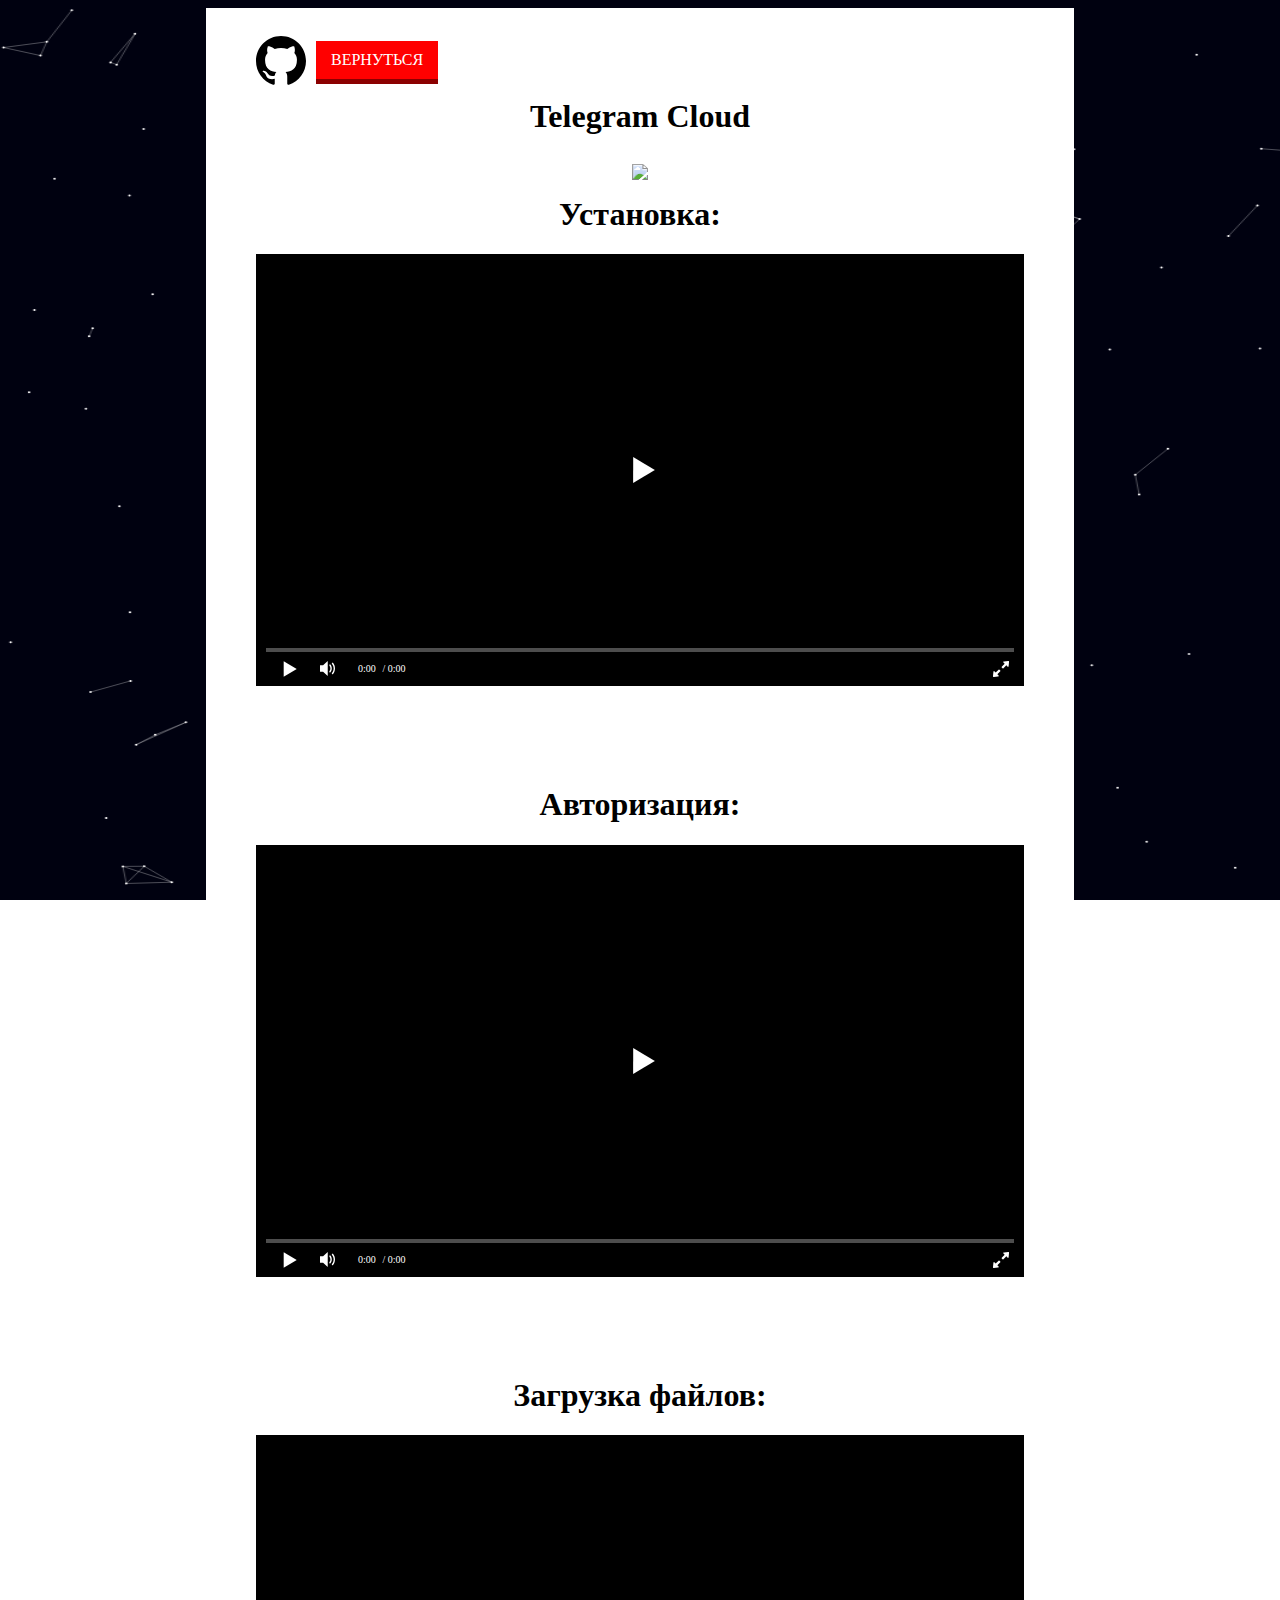
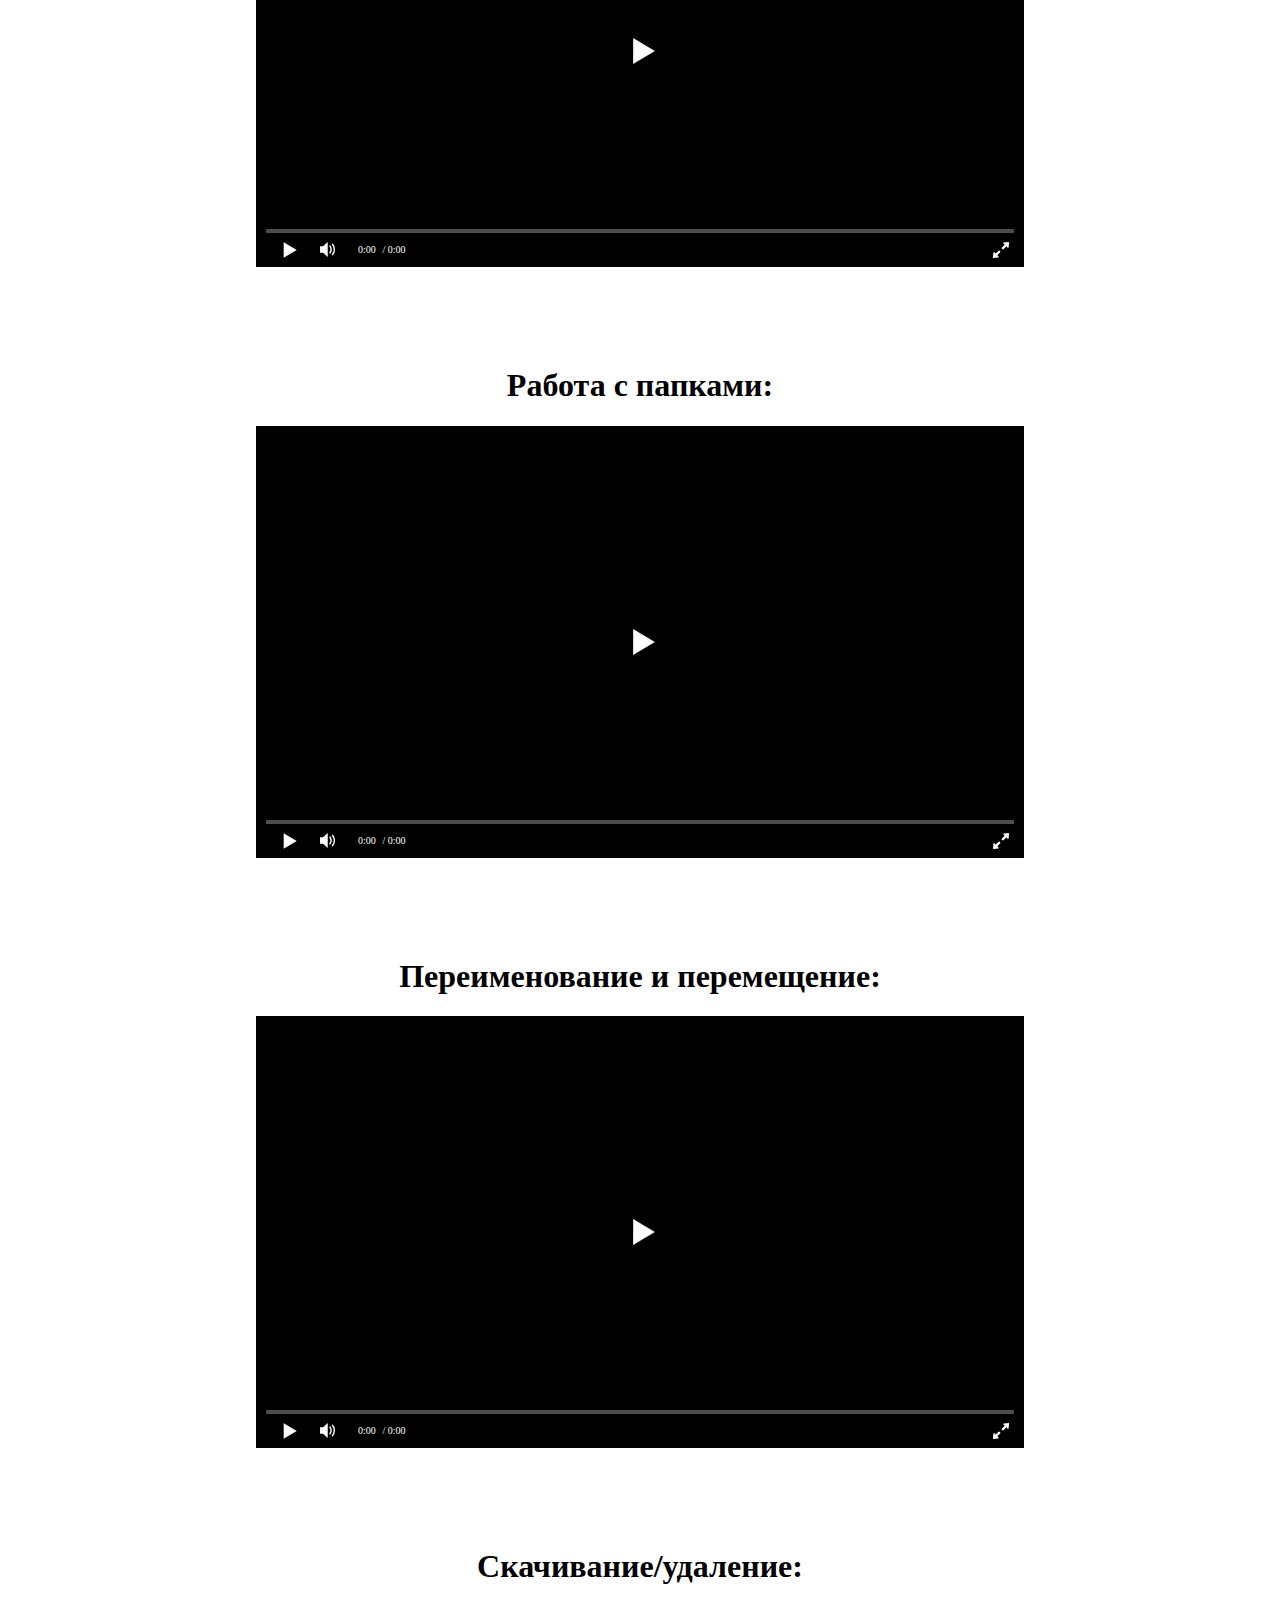
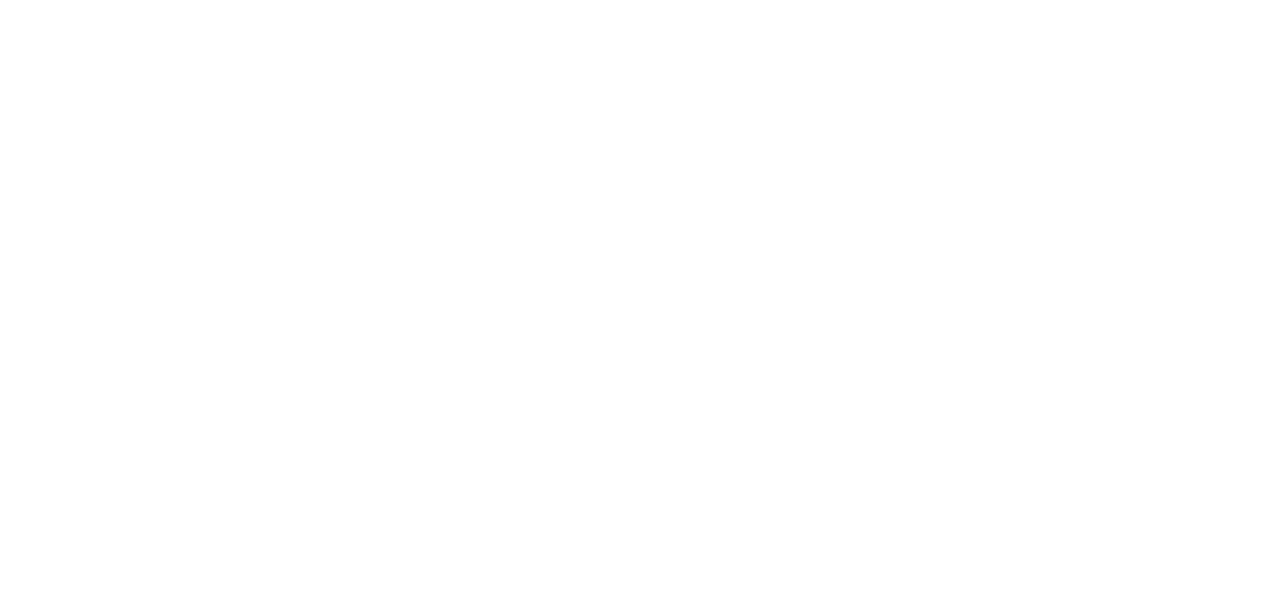
==== index.html @ cdb24cbe "Update index.html" ====
<!DOCTYPE html>
<html>
<head>
	<title>Telegram Cloud</title>
	<link rel="shortcut icon" href="docs/images/TelegramCloud.png" type="image/png">
	<link rel="stylesheet" href="docs/src/main.css">
	<script src="docs/src/playerjs.js" type="text/javascript"></script>
</head>
<body>
	<canvas id="nightsky" width="1536" height="666"></canvas>
	<div id="body">
	<p>
    	<svg xmlns="http://www.w3.org/2000/svg" width="50" height="50" viewBox="0 0 24 24"><path d="M12 0c-6.626 0-12 5.373-12 12 0 5.302 3.438 9.8 8.207 11.387.599.111.793-.261.793-.577v-2.234c-3.338.726-4.033-1.416-4.033-1.416-.546-1.387-1.333-1.756-1.333-1.756-1.089-.745.083-.729.083-.729 1.205.084 1.839 1.237 1.839 1.237 1.07 1.834 2.807 1.304 3.492.997.107-.775.418-1.305.762-1.604-2.665-.305-5.467-1.334-5.467-5.931 0-1.311.469-2.381 1.236-3.221-.124-.303-.535-1.524.117-3.176 0 0 1.008-.322 3.301 1.23.957-.266 1.983-.399 3.003-.404 1.02.005 2.047.138 3.006.404 2.291-1.552 3.297-1.23 3.297-1.23.653 1.653.242 2.874.118 3.176.77.84 1.235 1.911 1.235 3.221 0 4.609-2.807 5.624-5.479 5.921.43.372.823 1.102.823 2.222v3.293c0 .319.192.694.801.576 4.765-1.589 8.199-6.086 8.199-11.386 0-6.627-5.373-12-12-12z"/></svg>

    	<a id="href_text" href="https://github.com/SuperZombi/Telegram_Cloud">Вернуться</a>
    </p>

	<div align="center" style="margin-top: 70px;">
		<h1>Telegram Cloud</h1>
		<img src="docs/images/TelegramCloud.png">
	</div>

	<div class="element" align="center">
		<h1>Установка:</h1>
		<div class="player" id="player1"></div>
	</div>			
		
	<div class="element" align="center">
		<h1>Авторизация:</h1>
		<div class="player" id="player2"></div>
	</div>

	<div class="element" align="center">
		<h1>Загрузка файлов:</h1>
		<div class="player" id="player3"></div>
	</div>

	<div class="element" align="center">
		<h1>Работа с папками:</h1>
		<div class="player" id="player4"></div>
	</div>

	<div class="element" align="center">
		<h1>Переименование и перемещение:</h1>
		<div class="player" id="player5"></div>
	</div>

	<div class="element" align="center" style="margin-bottom: 50px;">
		<h1>Скачивание/удаление:</h1>
		<div class="player" id="player6"></div>
	</div>
	</div>

<script src="docs/src/main.js" type="text/javascript"></script>
</body>
</html>
---- docs/src/main.css ----
body{
	text-align: center;
}
.element{
	margin-bottom: 100px;
}
.player{
	height: 60vh;
	width: 60vw;
}
#body{
	background-color: white;
	padding-top: 20px;
	padding-left: 50px;
	padding-right: 50px;
	display: inline-block;
}
#nightsky{
	position: fixed;
	top: 0;
	left: -10%;
	width: 120%;
	height: 100%;
	z-index: -1;
	background-color: #000110;
}
img{
	width: 17vw;
	margin-bottom: -10px;
	margin-top: -20px;
}
p{
	top: 20px;
	float: left;
	position: absolute;
}
a{
	font-size: 12pt;
	position: absolute;
	top: 5px;
	margin-left: 10px;
	text-decoration: none;
	background-color: red;
	box-shadow: 0 5px 0 darkred;
	color: white;
	padding: 10px 15px;
	text-transform: uppercase;
}
a:hover{
	margin-top: 3px;
	box-shadow: 0 2px 0 darkred;
}
a:active{
	margin-top: 5px;
	background-color: darkred;
	box-shadow: 0 0px 0;
}
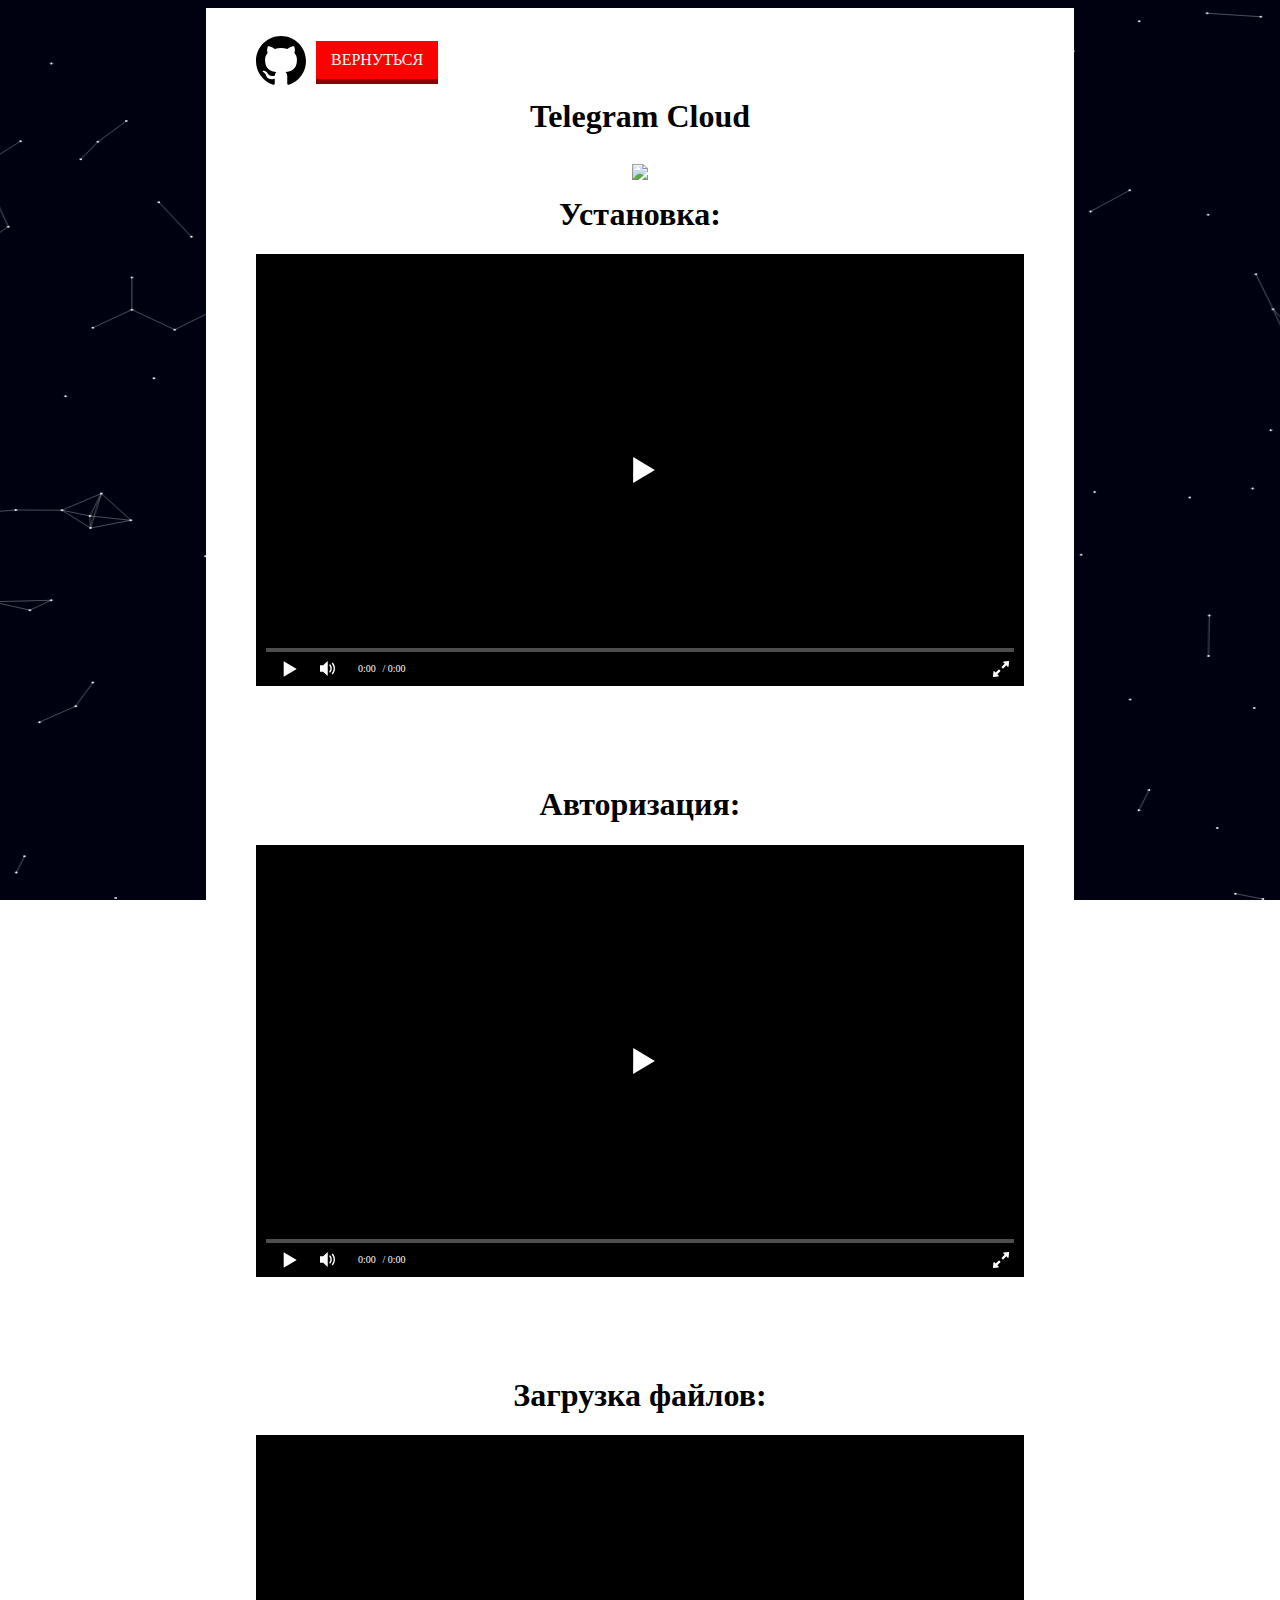
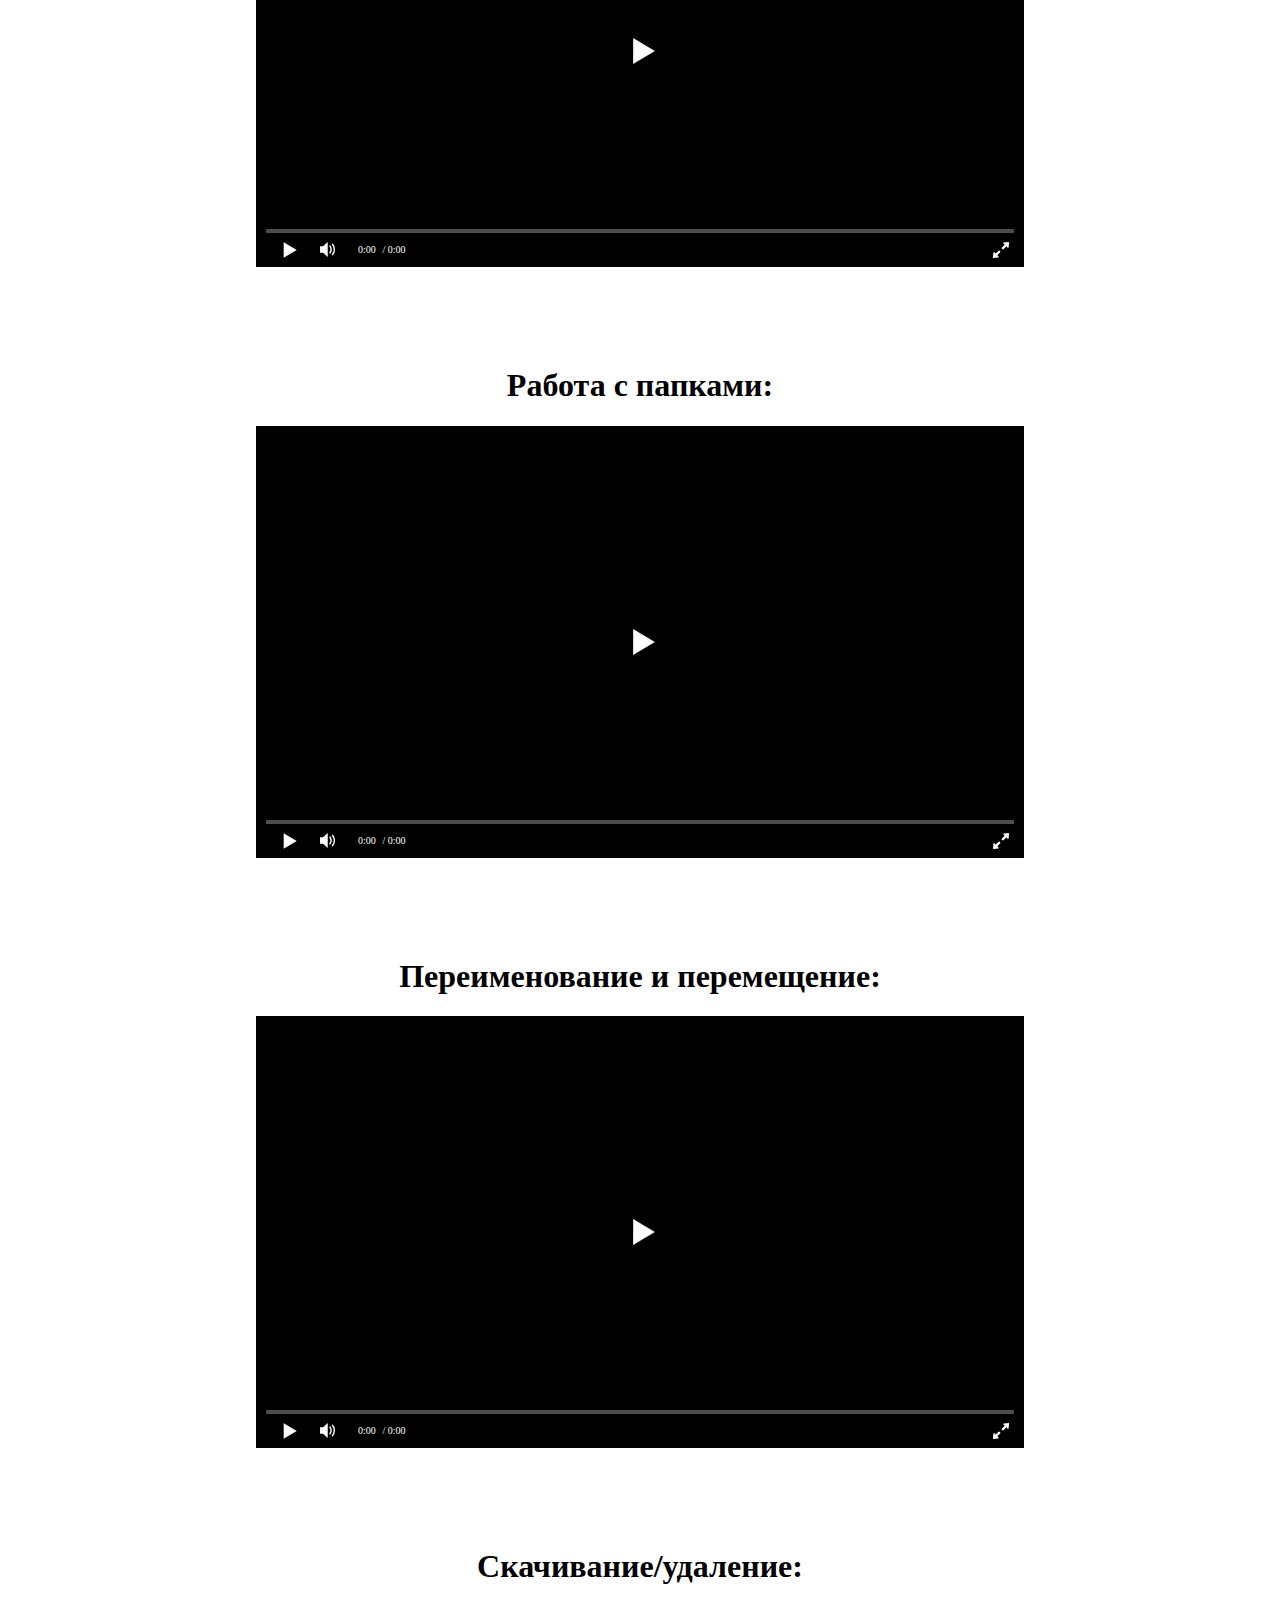
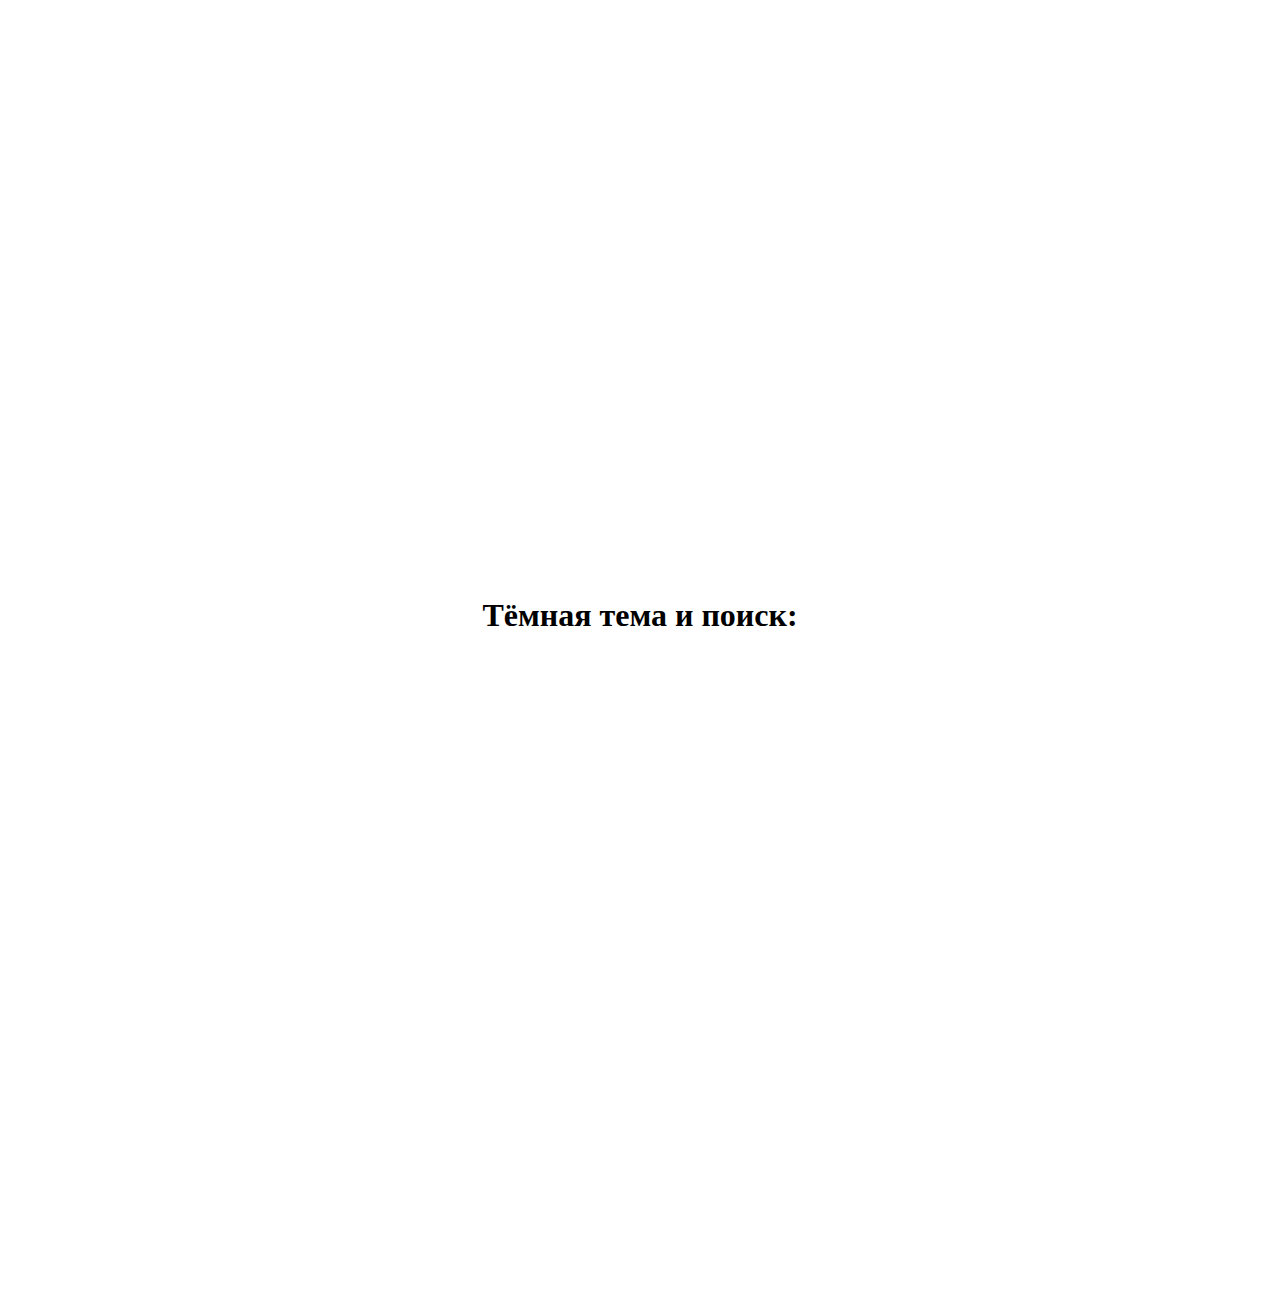
==== commit e9ed77ff: "Update index.html" ====
--- a/index.html
+++ b/index.html
@@ -49,6 +49,11 @@
 		<h1>Скачивание/удаление:</h1>
 		<div class="player" id="player6"></div>
 	</div>
+	
+	<div class="element" align="center">
+		<h1>Тёмная тема и поиск:</h1>
+		<div class="player" id="player7"></div>
+	</div>
 	</div>
 
 <script src="docs/src/main.js" type="text/javascript"></script>
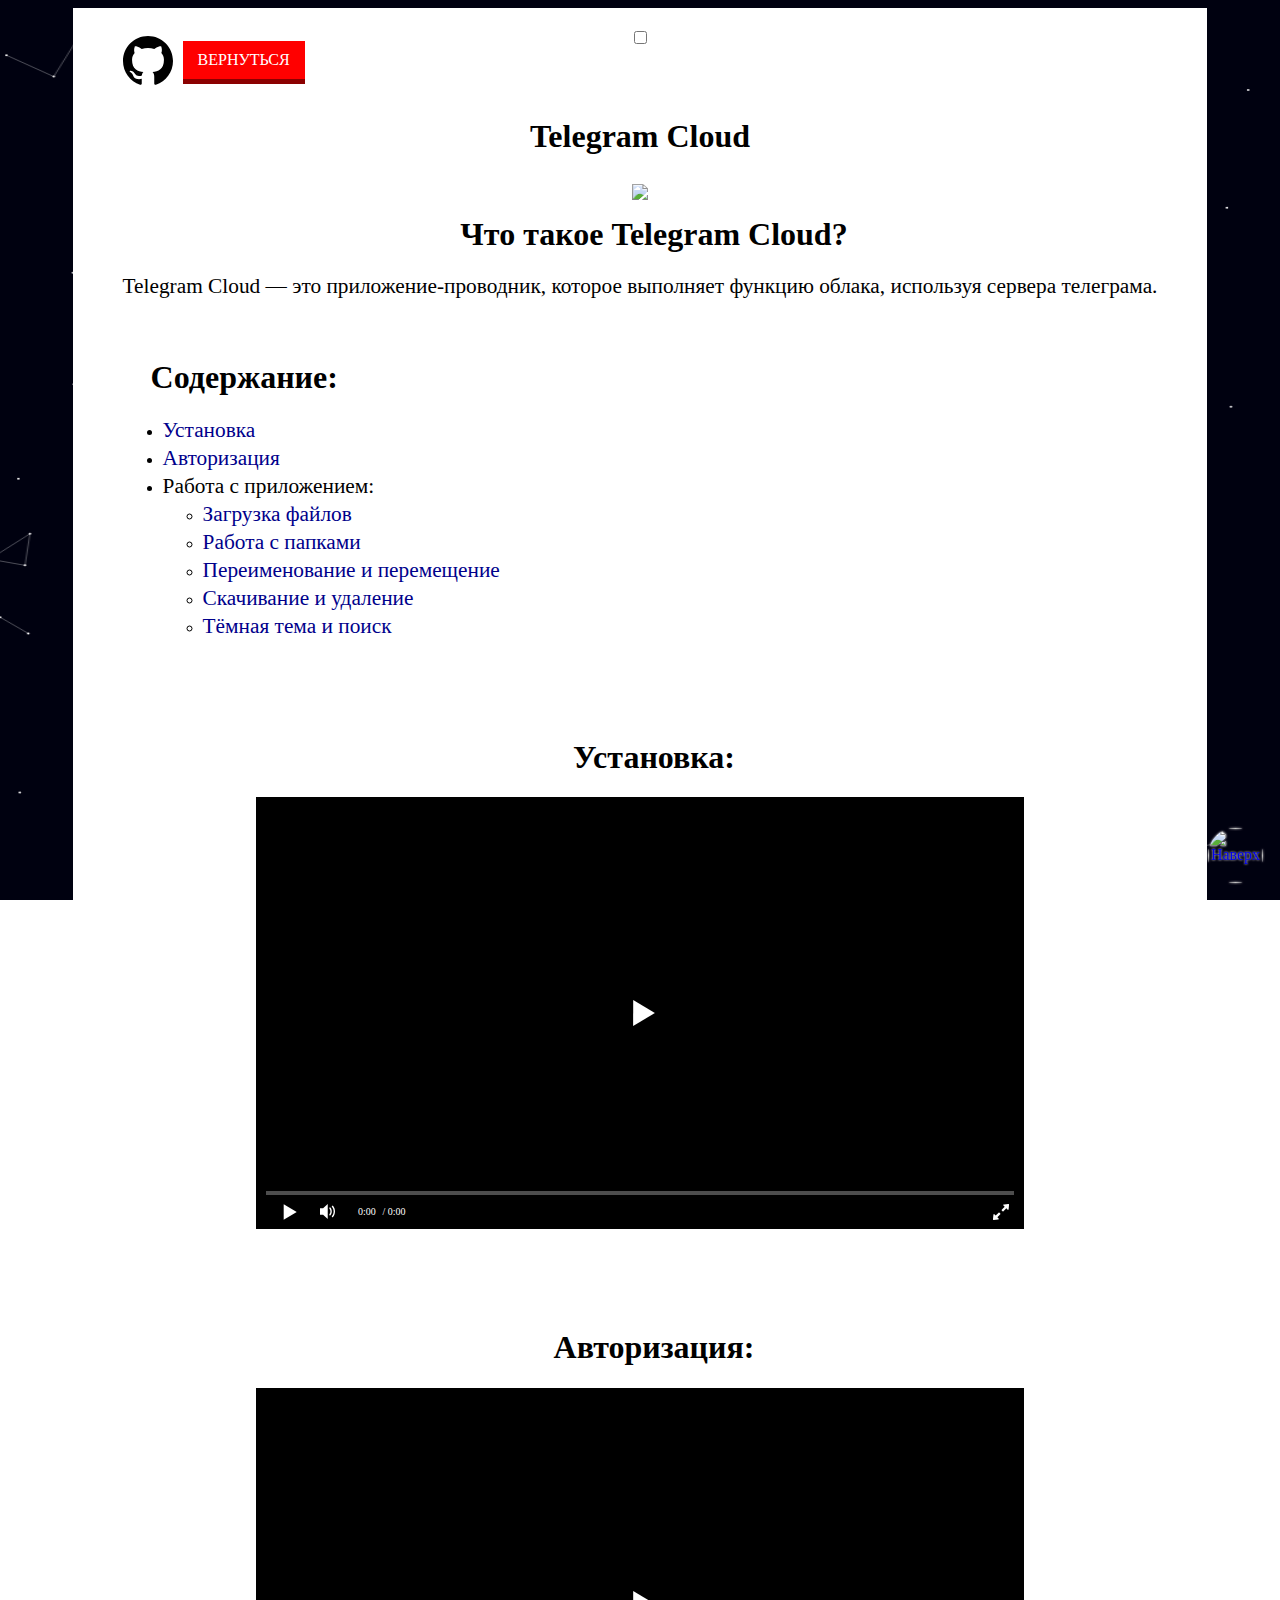
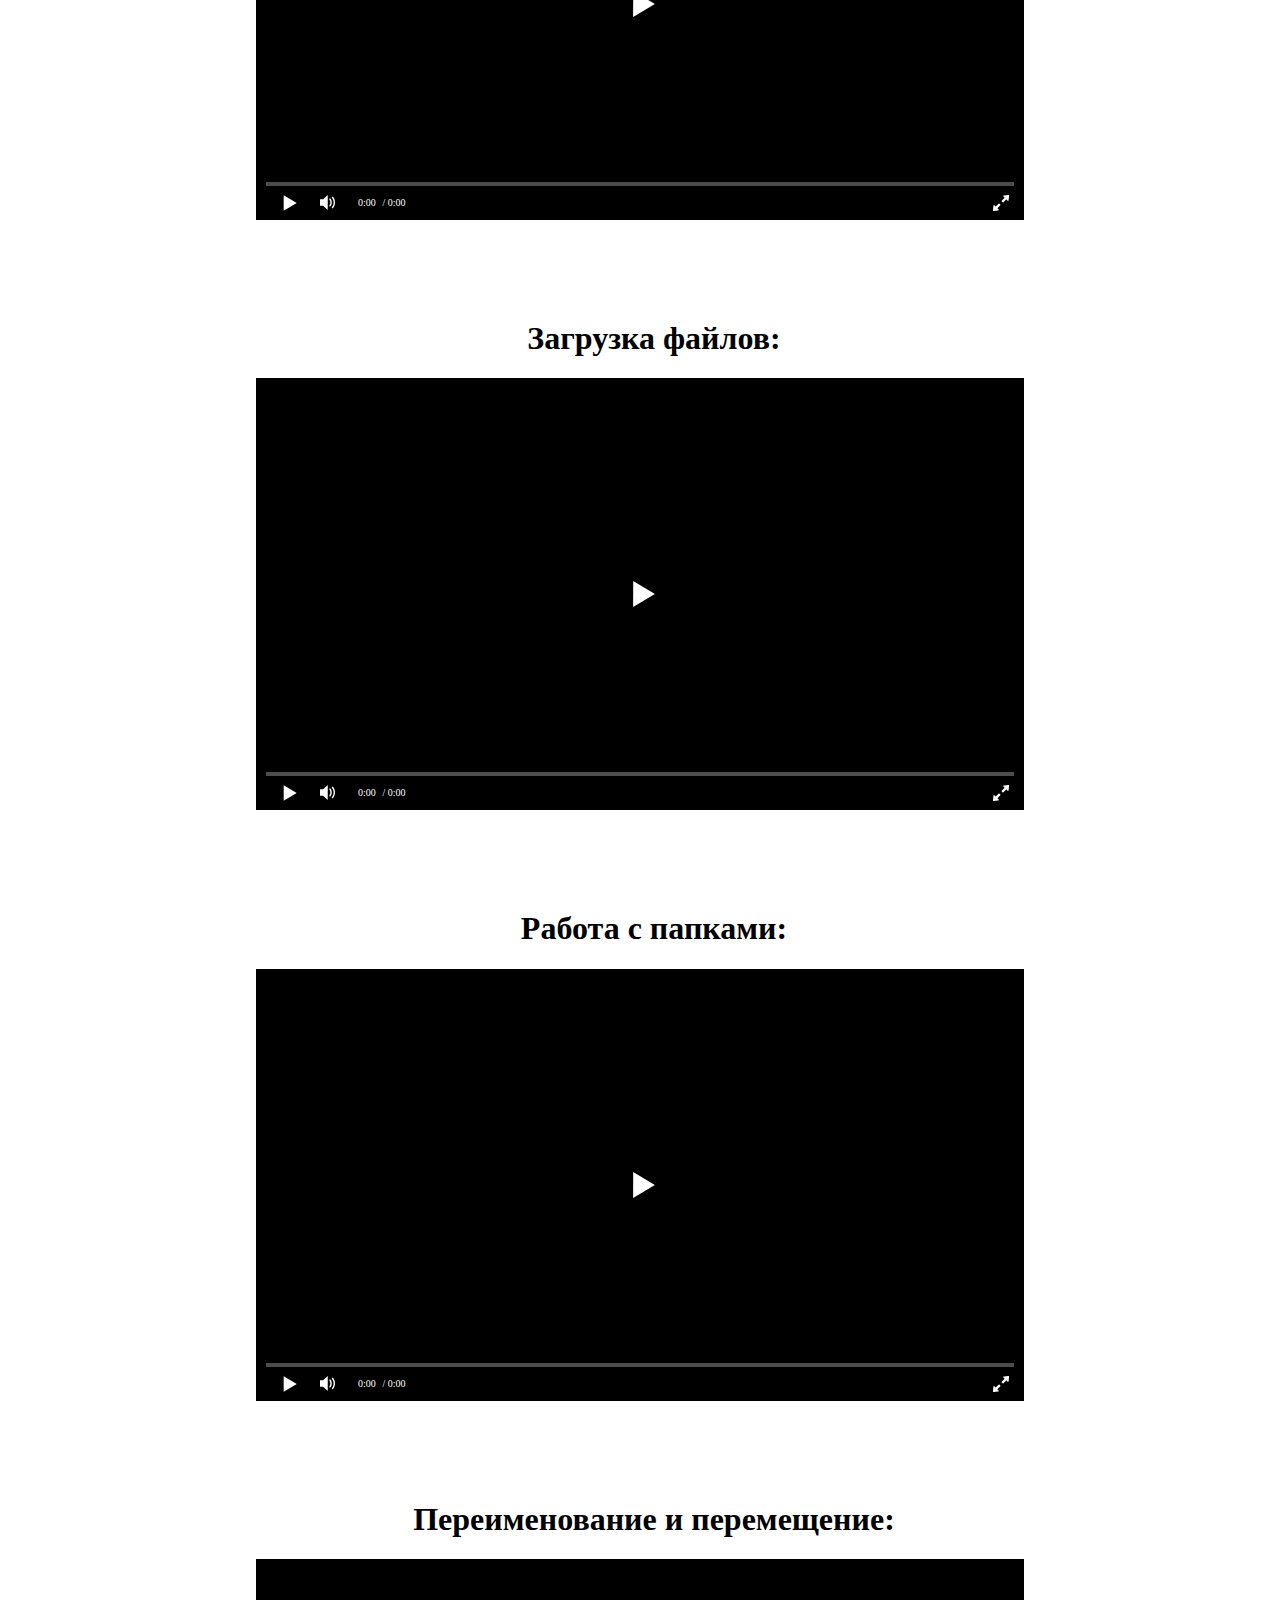
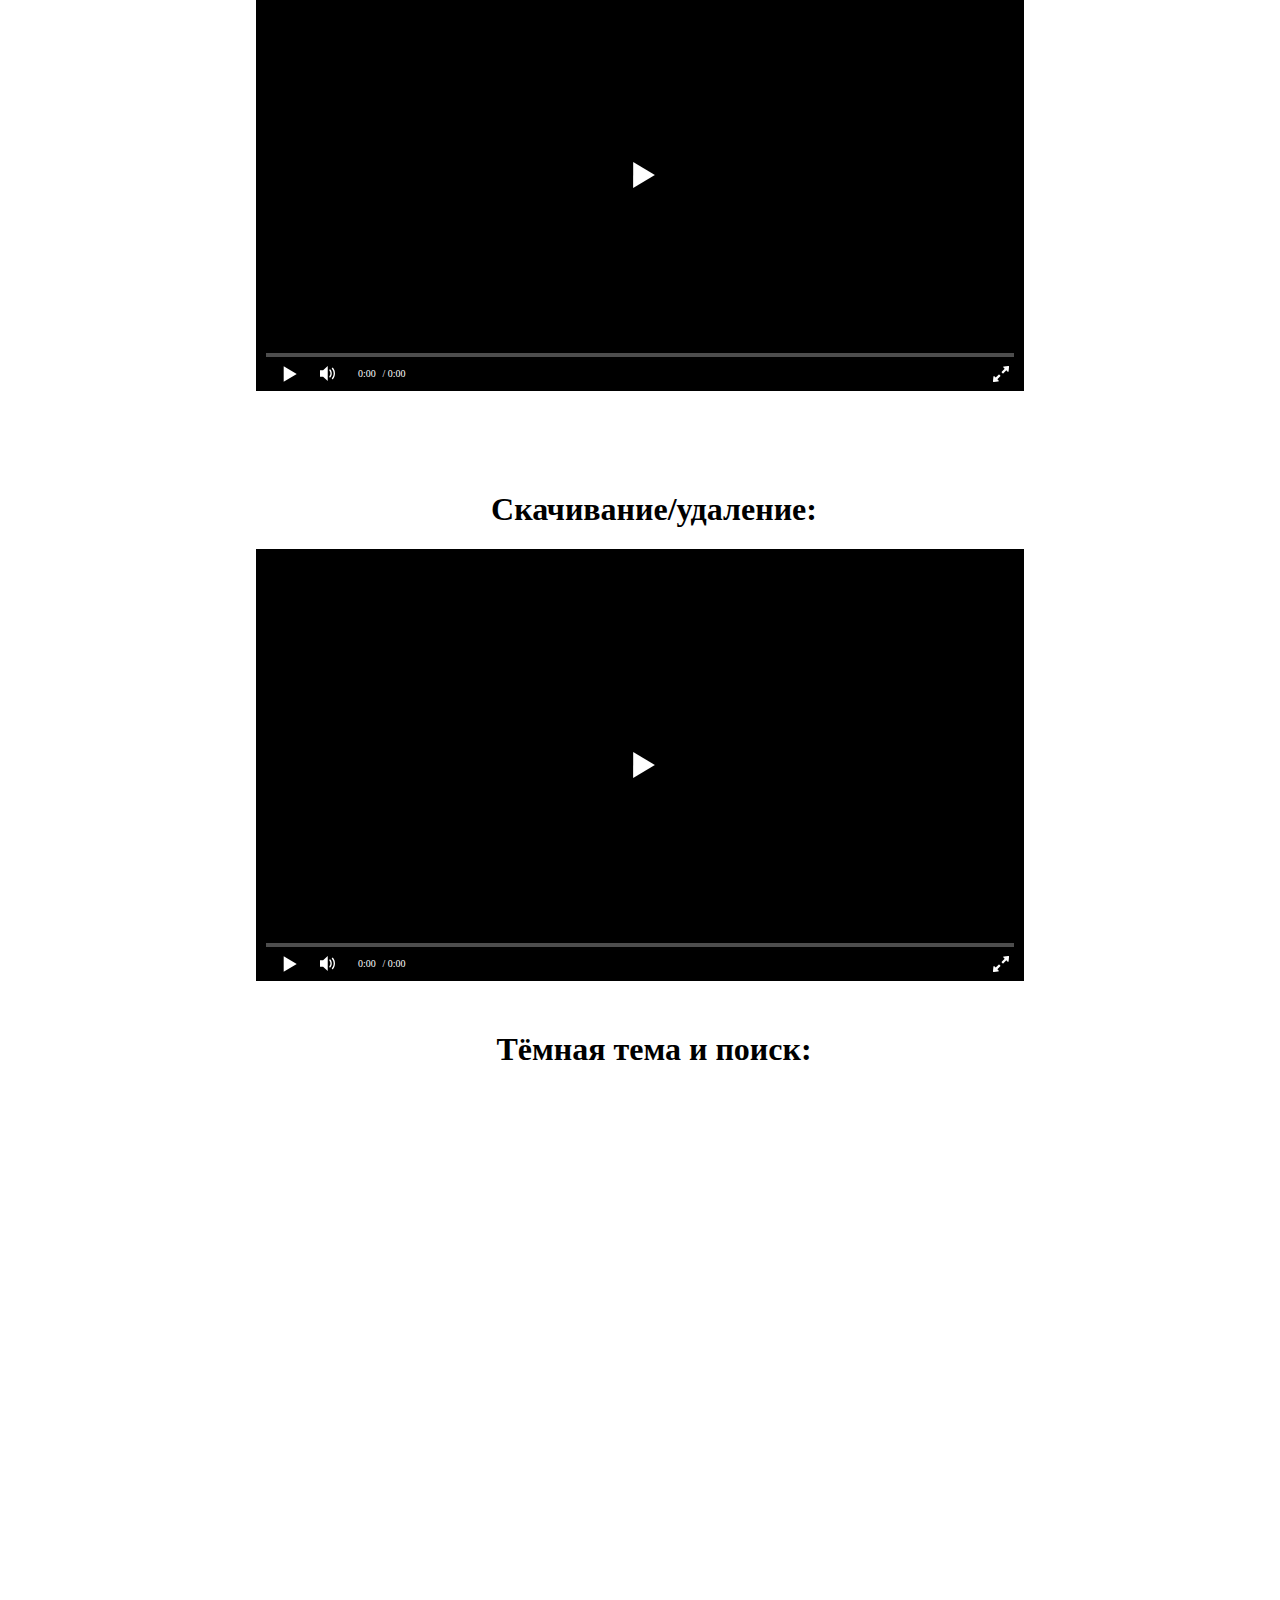
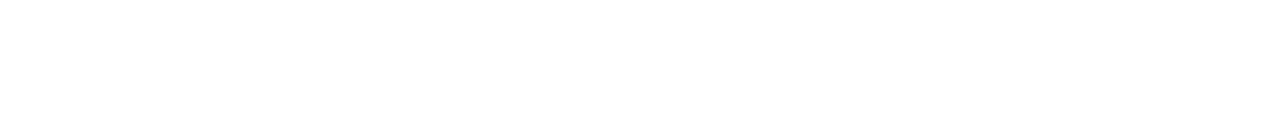
==== commit 8ecbed35: "Update index.html" ====
--- a/index.html
+++ b/index.html
@@ -6,7 +6,9 @@
 	<link rel="stylesheet" href="docs/src/main.css">
 	<script src="docs/src/playerjs.js" type="text/javascript"></script>
 </head>
-<body>
+<body id="top">
+	<a href="#top"><img src="docs/images/up.png" id="up" title="Наверх"></a>
+
 	<canvas id="nightsky" width="1536" height="666"></canvas>
 	<div id="body">
 	<p>
@@ -15,44 +17,102 @@
     	<a id="href_text" href="https://github.com/SuperZombi/Telegram_Cloud">Вернуться</a>
     </p>
 
+    <label id="switch" class="switch">
+            <input type="checkbox" onchange="toggleTheme()" id="slider">
+            <span class="slider round"></span>
+    </label>
+
 	<div align="center" style="margin-top: 70px;">
 		<h1>Telegram Cloud</h1>
 		<img src="docs/images/TelegramCloud.png">
 	</div>
 
+
+	<h1>
+	<a href="#about" onclick="copy_link()" title="Копировать ссылку">
+	<svg class="octicon-link" viewBox="0 0 16 16" version="1.1" width="20" height="20" aria-hidden="true"><path fill-rule="evenodd" d="M7.775 3.275a.75.75 0 001.06 1.06l1.25-1.25a2 2 0 112.83 2.83l-2.5 2.5a2 2 0 01-2.83 0 .75.75 0 00-1.06 1.06 3.5 3.5 0 004.95 0l2.5-2.5a3.5 3.5 0 00-4.95-4.95l-1.25 1.25zm-4.69 9.64a2 2 0 010-2.83l2.5-2.5a2 2 0 012.83 0 .75.75 0 001.06-1.06 3.5 3.5 0 00-4.95 0l-2.5 2.5a3.5 3.5 0 004.95 4.95l1.25-1.25a.75.75 0 00-1.06-1.06l-1.25 1.25a2 2 0 01-2.83 0z"></path></svg></a>
+	Что такое Telegram Cloud?</h1>
+		<div style="font-size: 16pt; margin-bottom: 60px">
+		Telegram Cloud — это приложение-проводник, которое выполняет функцию облака, используя сервера телеграма.
+		</div>
+
+
+	<div align="left" id="contents">
+		<h1>
+		<a href="#contents" onclick="copy_link()" title="Копировать ссылку">
+		<svg class="octicon-link" viewBox="0 0 16 16" version="1.1" width="20" height="20" aria-hidden="true"><path fill-rule="evenodd" d="M7.775 3.275a.75.75 0 001.06 1.06l1.25-1.25a2 2 0 112.83 2.83l-2.5 2.5a2 2 0 01-2.83 0 .75.75 0 00-1.06 1.06 3.5 3.5 0 004.95 0l2.5-2.5a3.5 3.5 0 00-4.95-4.95l-1.25 1.25zm-4.69 9.64a2 2 0 010-2.83l2.5-2.5a2 2 0 012.83 0 .75.75 0 001.06-1.06 3.5 3.5 0 00-4.95 0l-2.5 2.5a3.5 3.5 0 004.95 4.95l1.25-1.25a.75.75 0 00-1.06-1.06l-1.25 1.25a2 2 0 01-2.83 0z"></path></svg></a>
+		Содержание:</h1>
+			<ul>
+			<li><a href="#installation">Установка</a></li>
+			<li><a href="#authorization">Авторизация</a></li>
+			<li><a class="disabled">Работа с приложением:</a>
+				<ul>
+				<li><a href="#upload_files">Загрузка файлов</a></li>
+				<li><a href="#work_with_folders">Работа с папками</a></li>
+				<li><a href="#rename_and_moving">Переименование и перемещение</a></li>
+				<li><a href="#download_and_delete">Скачивание и удаление</a></li>
+				<li><a href="#dark_theme_and_search">Тёмная тема и поиск</a></li>
+				</ul>
+			</li>
+		  </ul>
+	</div>
+
 	<div class="element" align="center">
-		<h1>Установка:</h1>
+		<h1 id="installation">
+		<a href="#installation" onclick="copy_link()" title="Копировать ссылку">
+		<svg class="octicon-link" viewBox="0 0 16 16" version="1.1" width="20" height="20" aria-hidden="true"><path fill-rule="evenodd" d="M7.775 3.275a.75.75 0 001.06 1.06l1.25-1.25a2 2 0 112.83 2.83l-2.5 2.5a2 2 0 01-2.83 0 .75.75 0 00-1.06 1.06 3.5 3.5 0 004.95 0l2.5-2.5a3.5 3.5 0 00-4.95-4.95l-1.25 1.25zm-4.69 9.64a2 2 0 010-2.83l2.5-2.5a2 2 0 012.83 0 .75.75 0 001.06-1.06 3.5 3.5 0 00-4.95 0l-2.5 2.5a3.5 3.5 0 004.95 4.95l1.25-1.25a.75.75 0 00-1.06-1.06l-1.25 1.25a2 2 0 01-2.83 0z"></path></svg></a>
+		Установка:</h1>
 		<div class="player" id="player1"></div>
 	</div>			
 		
 	<div class="element" align="center">
-		<h1>Авторизация:</h1>
+		<h1 id="authorization">
+		<a href="#authorization" onclick="copy_link()" title="Копировать ссылку">
+		<svg class="octicon-link" viewBox="0 0 16 16" version="1.1" width="20" height="20" aria-hidden="true"><path fill-rule="evenodd" d="M7.775 3.275a.75.75 0 001.06 1.06l1.25-1.25a2 2 0 112.83 2.83l-2.5 2.5a2 2 0 01-2.83 0 .75.75 0 00-1.06 1.06 3.5 3.5 0 004.95 0l2.5-2.5a3.5 3.5 0 00-4.95-4.95l-1.25 1.25zm-4.69 9.64a2 2 0 010-2.83l2.5-2.5a2 2 0 012.83 0 .75.75 0 001.06-1.06 3.5 3.5 0 00-4.95 0l-2.5 2.5a3.5 3.5 0 004.95 4.95l1.25-1.25a.75.75 0 00-1.06-1.06l-1.25 1.25a2 2 0 01-2.83 0z"></path></svg></a>
+		Авторизация:</h1>
 		<div class="player" id="player2"></div>
 	</div>
 
 	<div class="element" align="center">
-		<h1>Загрузка файлов:</h1>
+		<h1 id="upload_files">
+		<a href="#upload_files" onclick="copy_link()" title="Копировать ссылку">
+		<svg class="octicon-link" viewBox="0 0 16 16" version="1.1" width="20" height="20" aria-hidden="true"><path fill-rule="evenodd" d="M7.775 3.275a.75.75 0 001.06 1.06l1.25-1.25a2 2 0 112.83 2.83l-2.5 2.5a2 2 0 01-2.83 0 .75.75 0 00-1.06 1.06 3.5 3.5 0 004.95 0l2.5-2.5a3.5 3.5 0 00-4.95-4.95l-1.25 1.25zm-4.69 9.64a2 2 0 010-2.83l2.5-2.5a2 2 0 012.83 0 .75.75 0 001.06-1.06 3.5 3.5 0 00-4.95 0l-2.5 2.5a3.5 3.5 0 004.95 4.95l1.25-1.25a.75.75 0 00-1.06-1.06l-1.25 1.25a2 2 0 01-2.83 0z"></path></svg></a>
+		Загрузка файлов:</h1>
 		<div class="player" id="player3"></div>
 	</div>
 
 	<div class="element" align="center">
-		<h1>Работа с папками:</h1>
+		<h1 id="work_with_folders">
+		<a href="#work_with_folders" onclick="copy_link()" title="Копировать ссылку">
+		<svg class="octicon-link" viewBox="0 0 16 16" version="1.1" width="20" height="20" aria-hidden="true"><path fill-rule="evenodd" d="M7.775 3.275a.75.75 0 001.06 1.06l1.25-1.25a2 2 0 112.83 2.83l-2.5 2.5a2 2 0 01-2.83 0 .75.75 0 00-1.06 1.06 3.5 3.5 0 004.95 0l2.5-2.5a3.5 3.5 0 00-4.95-4.95l-1.25 1.25zm-4.69 9.64a2 2 0 010-2.83l2.5-2.5a2 2 0 012.83 0 .75.75 0 001.06-1.06 3.5 3.5 0 00-4.95 0l-2.5 2.5a3.5 3.5 0 004.95 4.95l1.25-1.25a.75.75 0 00-1.06-1.06l-1.25 1.25a2 2 0 01-2.83 0z"></path></svg></a>
+		Работа с папками:</h1>
 		<div class="player" id="player4"></div>
 	</div>
 
 	<div class="element" align="center">
-		<h1>Переименование и перемещение:</h1>
+		<h1 id="rename_and_moving">
+		<a href="#rename_and_moving" onclick="copy_link()" title="Копировать ссылку">
+		<svg class="octicon-link" viewBox="0 0 16 16" version="1.1" width="20" height="20" aria-hidden="true"><path fill-rule="evenodd" d="M7.775 3.275a.75.75 0 001.06 1.06l1.25-1.25a2 2 0 112.83 2.83l-2.5 2.5a2 2 0 01-2.83 0 .75.75 0 00-1.06 1.06 3.5 3.5 0 004.95 0l2.5-2.5a3.5 3.5 0 00-4.95-4.95l-1.25 1.25zm-4.69 9.64a2 2 0 010-2.83l2.5-2.5a2 2 0 012.83 0 .75.75 0 001.06-1.06 3.5 3.5 0 00-4.95 0l-2.5 2.5a3.5 3.5 0 004.95 4.95l1.25-1.25a.75.75 0 00-1.06-1.06l-1.25 1.25a2 2 0 01-2.83 0z"></path></svg></a>
+		Переименование и перемещение:</h1>
 		<div class="player" id="player5"></div>
 	</div>
 
 	<div class="element" align="center" style="margin-bottom: 50px;">
-		<h1>Скачивание/удаление:</h1>
+		<h1 id="download_and_delete">
+		<a href="#download_and_delete" onclick="copy_link()" title="Копировать ссылку">
+		<svg class="octicon-link" viewBox="0 0 16 16" version="1.1" width="20" height="20" aria-hidden="true"><path fill-rule="evenodd" d="M7.775 3.275a.75.75 0 001.06 1.06l1.25-1.25a2 2 0 112.83 2.83l-2.5 2.5a2 2 0 01-2.83 0 .75.75 0 00-1.06 1.06 3.5 3.5 0 004.95 0l2.5-2.5a3.5 3.5 0 00-4.95-4.95l-1.25 1.25zm-4.69 9.64a2 2 0 010-2.83l2.5-2.5a2 2 0 012.83 0 .75.75 0 001.06-1.06 3.5 3.5 0 00-4.95 0l-2.5 2.5a3.5 3.5 0 004.95 4.95l1.25-1.25a.75.75 0 00-1.06-1.06l-1.25 1.25a2 2 0 01-2.83 0z"></path></svg></a>
+		Скачивание/удаление:</h1>
 		<div class="player" id="player6"></div>
 	</div>
 	
 	<div class="element" align="center">
-		<h1>Тёмная тема и поиск:</h1>
-		<div class="player" id="player7"></div>
+		<h1 id="dark_theme_and_search">
+		<a href="#dark_theme_and_search" onclick="copy_link()" title="Копировать ссылку">
+		<svg class="octicon-link" viewBox="0 0 16 16" version="1.1" width="20" height="20" aria-hidden="true"><path fill-rule="evenodd" d="M7.775 3.275a.75.75 0 001.06 1.06l1.25-1.25a2 2 0 112.83 2.83l-2.5 2.5a2 2 0 01-2.83 0 .75.75 0 00-1.06 1.06 3.5 3.5 0 004.95 0l2.5-2.5a3.5 3.5 0 00-4.95-4.95l-1.25 1.25zm-4.69 9.64a2 2 0 010-2.83l2.5-2.5a2 2 0 012.83 0 .75.75 0 001.06-1.06 3.5 3.5 0 00-4.95 0l-2.5 2.5a3.5 3.5 0 004.95 4.95l1.25-1.25a.75.75 0 00-1.06-1.06l-1.25 1.25a2 2 0 01-2.83 0z"></path></svg></a>
+		Тёмная тема и поиск:</h1>
+		<div class="player">
+			<iframe class="player" style="max-height: 35vw" src="https://www.youtube.com/embed/eLnUItMJwt0" frameborder="0" allow="accelerometer; autoplay; clipboard-write; encrypted-media; gyroscope; picture-in-picture" allowfullscreen></iframe>
+		</div>
 	</div>
 	</div>
 
--- a/docs/src/main.css
+++ b/docs/src/main.css
@@ -34,7 +34,7 @@
 	float: left;
 	position: absolute;
 }
-a{
+#href_text{
 	font-size: 12pt;
 	position: absolute;
 	top: 5px;
@@ -46,12 +46,57 @@
 	padding: 10px 15px;
 	text-transform: uppercase;
 }
-a:hover{
+#href_text:hover{
 	margin-top: 3px;
 	box-shadow: 0 2px 0 darkred;
 }
-a:active{
+#href_text:active{
 	margin-top: 5px;
 	background-color: darkred;
 	box-shadow: 0 0px 0;
-}+}
+#contents{
+	margin-bottom: 100px;
+}
+#contents a{
+	font-size: 16pt;
+	text-decoration: none;
+	color: darkblue;
+}
+#contents a:hover{
+	text-decoration: underline;
+}
+#contents a.disabled{
+	color: black;
+}
+#contents a.disabled:hover{
+	text-decoration: none;
+}
+#contents li{
+	margin-top: 3px;
+	margin-bottom: 3px;
+}
+#up{
+	position: fixed;
+	height: 55px;
+	width: 55px;
+	right: 15px;
+	bottom: 25px;
+	cursor: pointer;
+	filter: drop-shadow(0px 0px 1px white);
+	transition: 0.3s;
+	border: 2px solid transparent;
+	border-radius: 50%;
+}
+#up:hover{
+	filter: drop-shadow(0px 0px 2px white);
+	border: 2px solid white;
+}
+.octicon-link{
+	opacity: 0;
+	transition: 0.2s;
+	cursor: pointer;
+}
+h1:hover .octicon-link{
+	opacity: 1;
+}
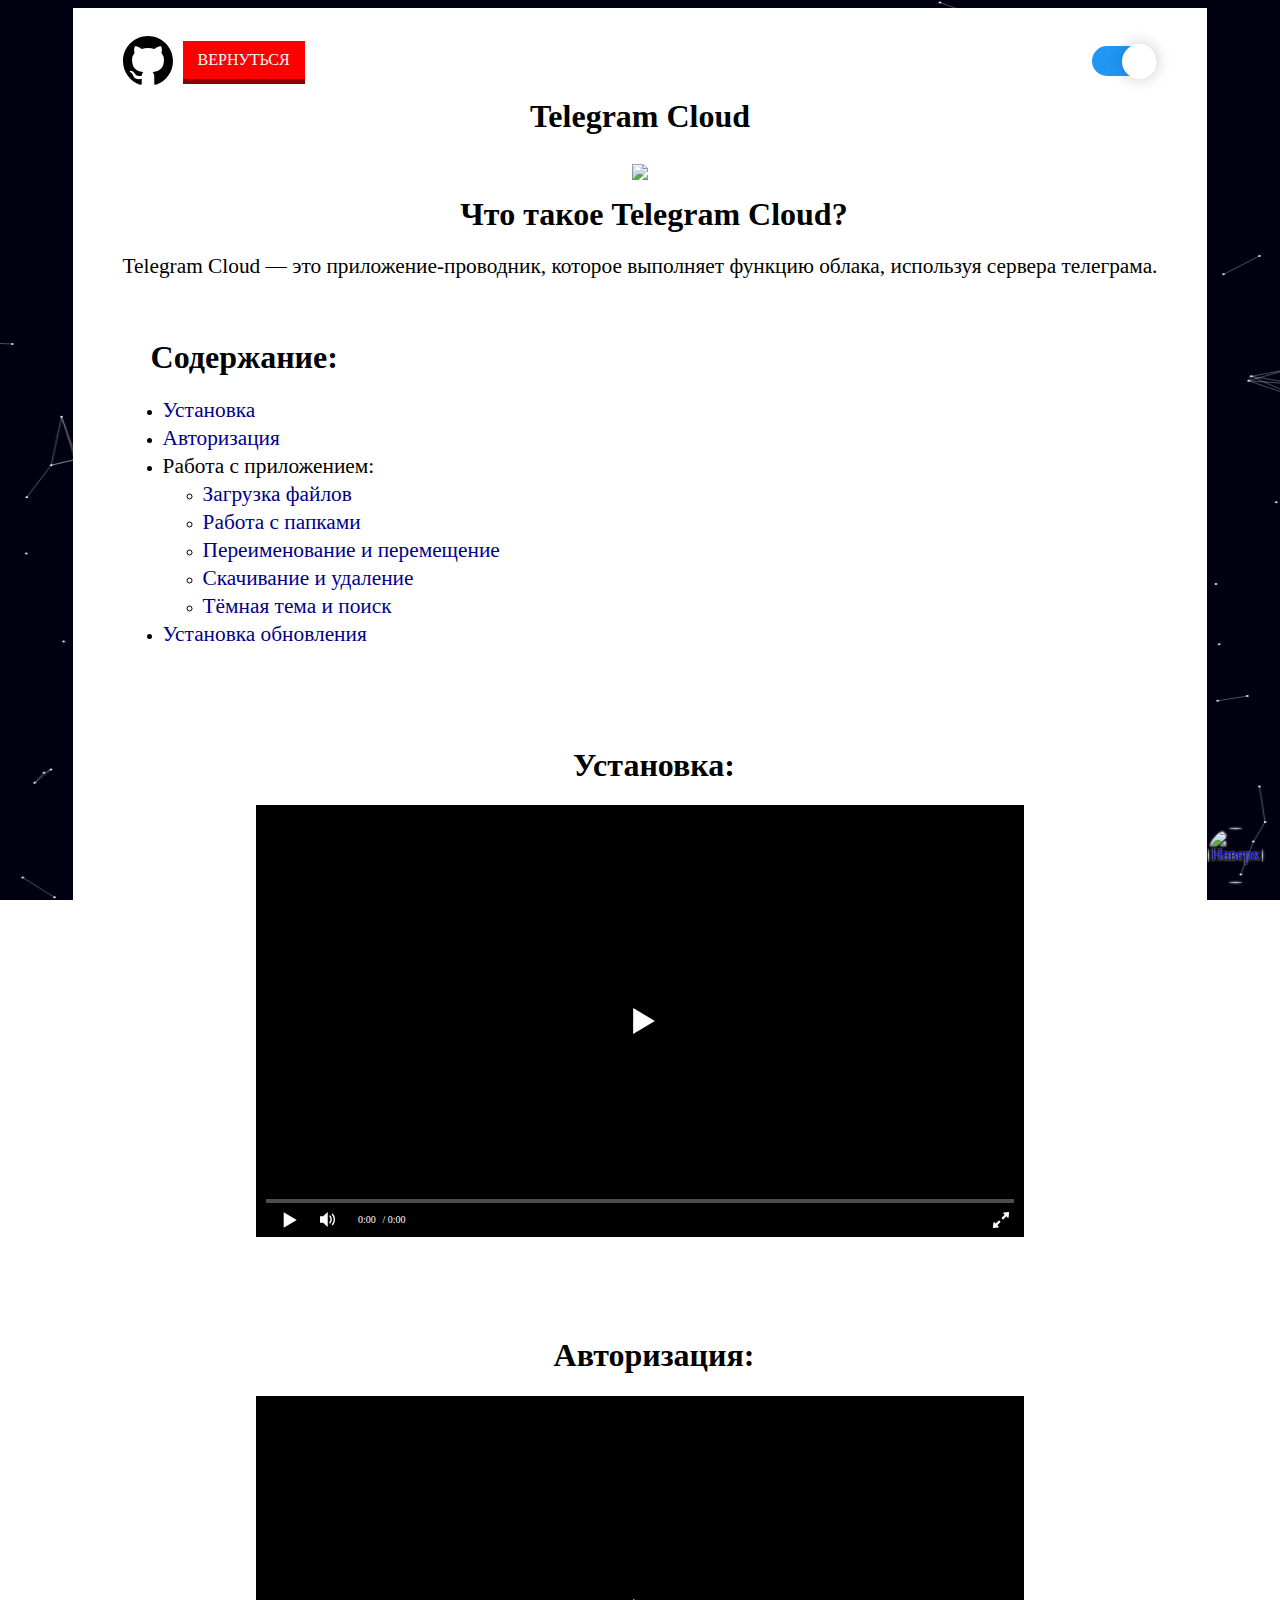
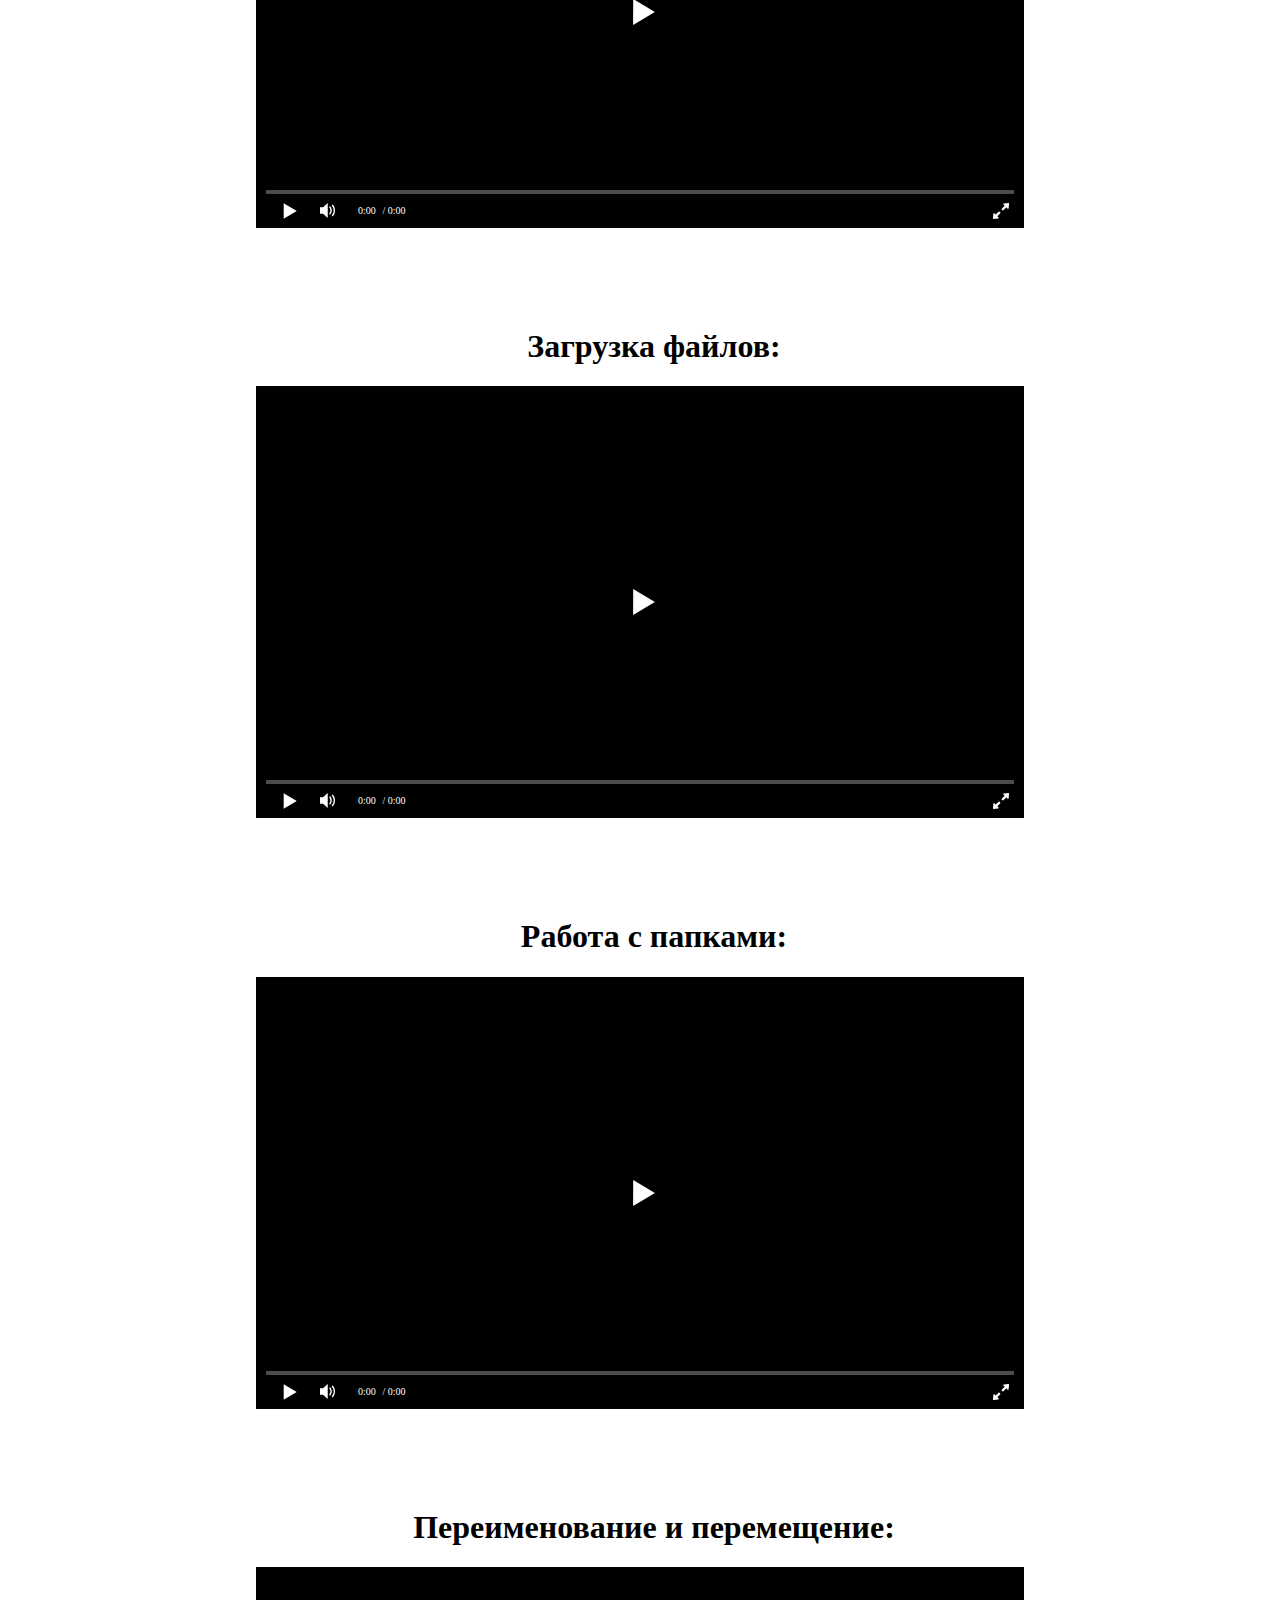
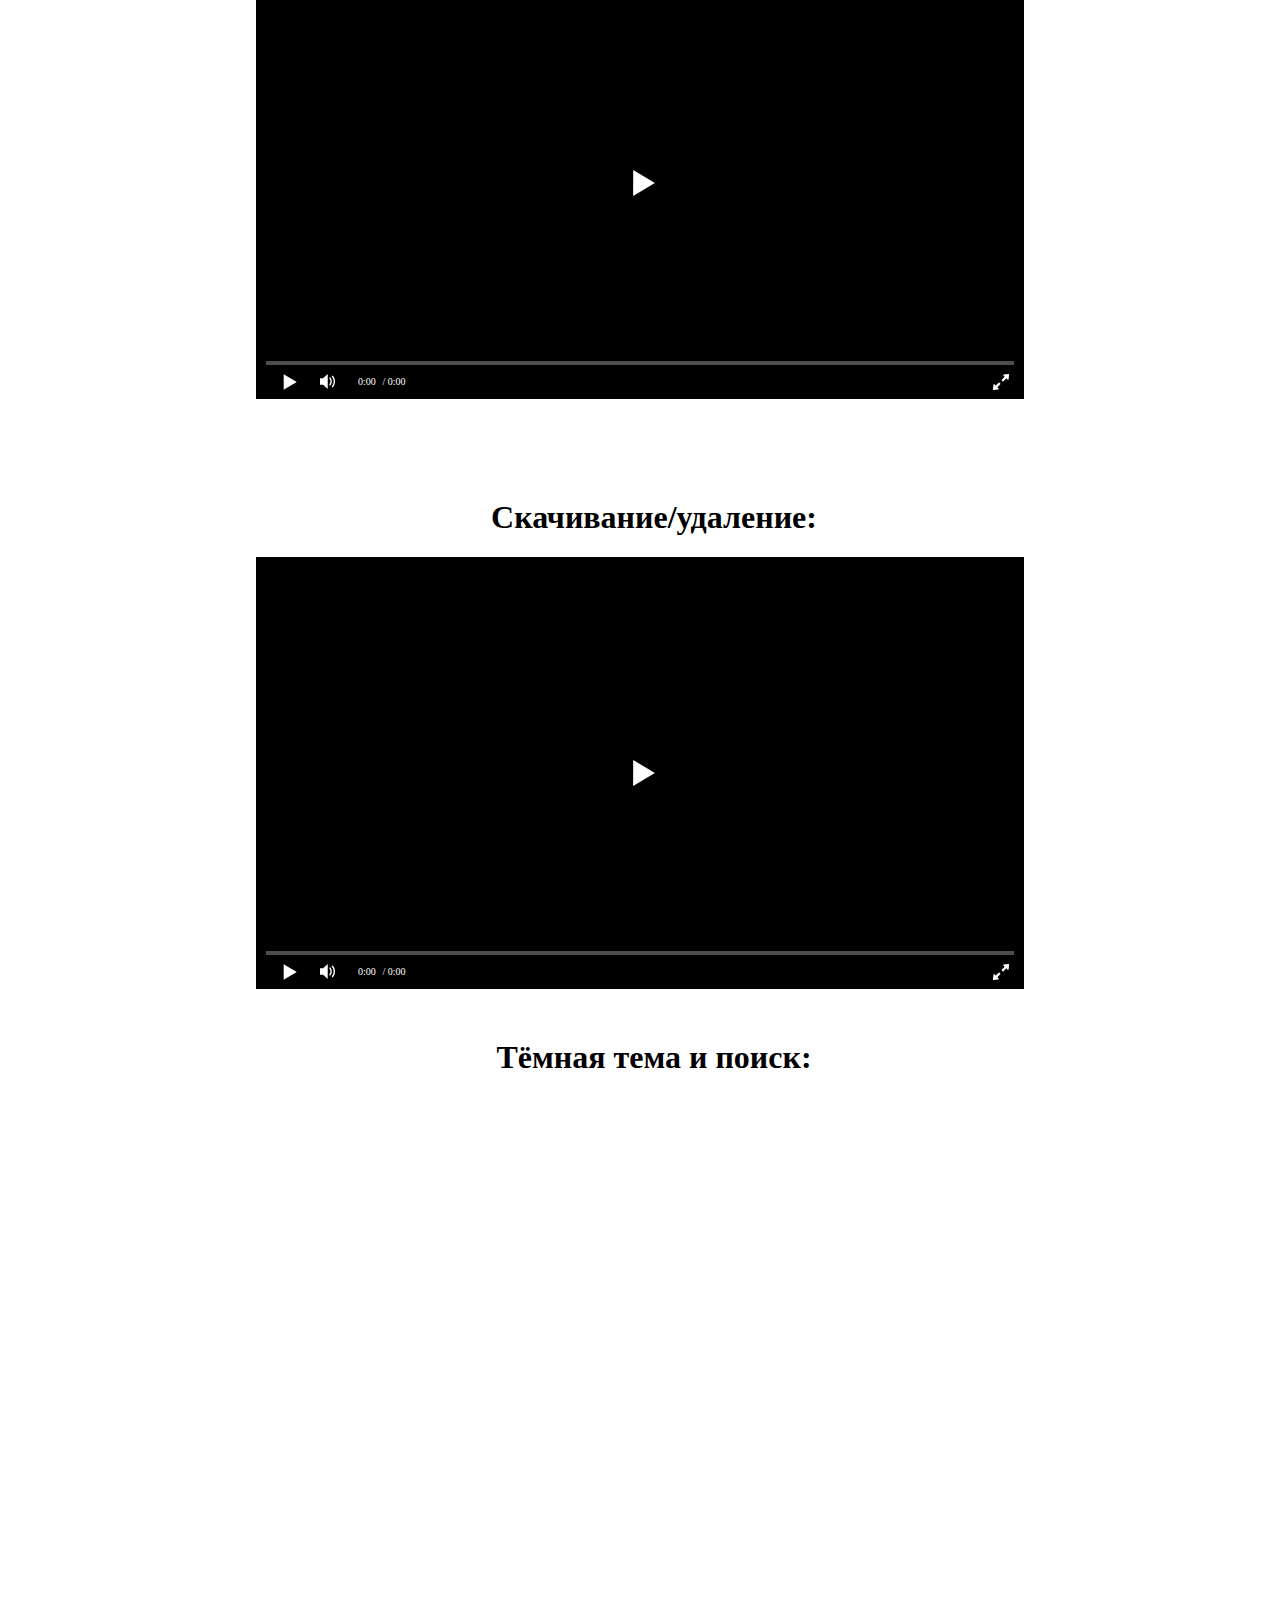
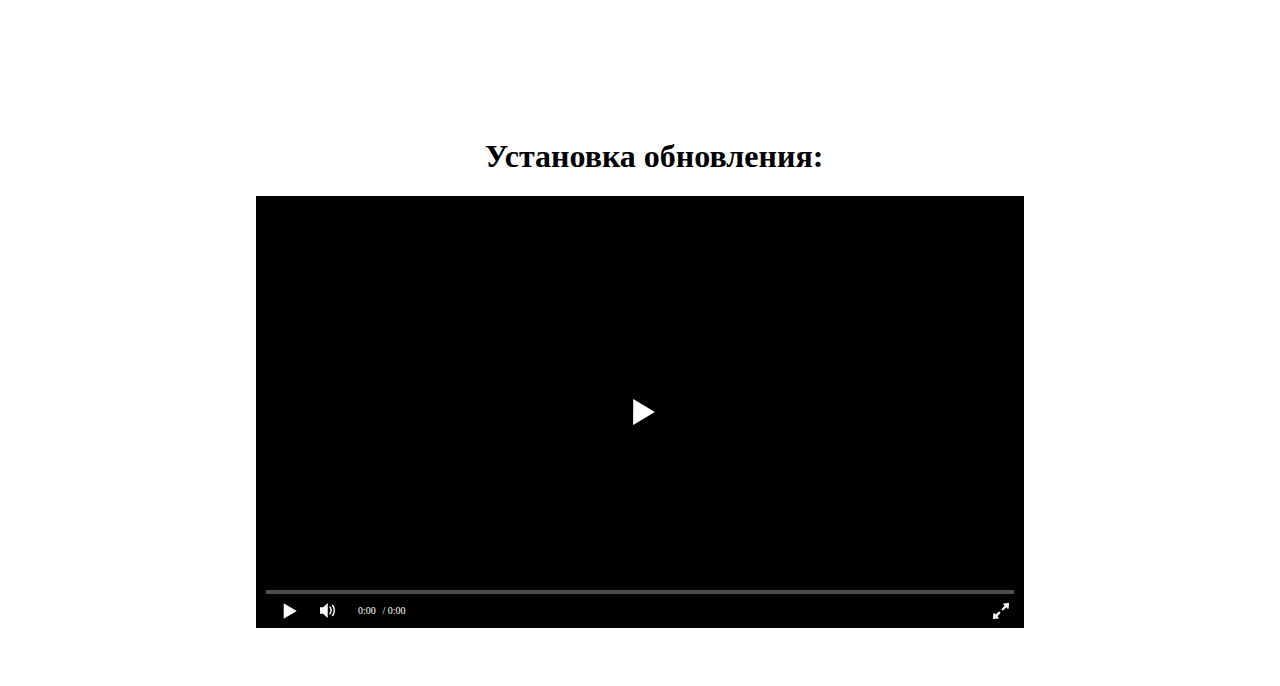
==== commit 950b30c2: "Update index.html" ====
--- a/index.html
+++ b/index.html
@@ -54,6 +54,7 @@
 				<li><a href="#dark_theme_and_search">Тёмная тема и поиск</a></li>
 				</ul>
 			</li>
+			<li><a href="#upgrade">Установка обновления</a></li>
 		  </ul>
 	</div>
 
@@ -114,8 +115,17 @@
 			<iframe class="player" style="max-height: 35vw" src="https://www.youtube.com/embed/eLnUItMJwt0" frameborder="0" allow="accelerometer; autoplay; clipboard-write; encrypted-media; gyroscope; picture-in-picture" allowfullscreen></iframe>
 		</div>
 	</div>
+		
+	<div class="element" align="center" style="margin-bottom: 50px;">
+		<h1 id="upgrade">
+		<a href="#upgrade" onclick="copy_link()" title="Копировать ссылку">
+		<svg class="octicon-link" viewBox="0 0 16 16" version="1.1" width="20" height="20" aria-hidden="true"><path fill-rule="evenodd" d="M7.775 3.275a.75.75 0 001.06 1.06l1.25-1.25a2 2 0 112.83 2.83l-2.5 2.5a2 2 0 01-2.83 0 .75.75 0 00-1.06 1.06 3.5 3.5 0 004.95 0l2.5-2.5a3.5 3.5 0 00-4.95-4.95l-1.25 1.25zm-4.69 9.64a2 2 0 010-2.83l2.5-2.5a2 2 0 012.83 0 .75.75 0 001.06-1.06 3.5 3.5 0 00-4.95 0l-2.5 2.5a3.5 3.5 0 004.95 4.95l1.25-1.25a.75.75 0 00-1.06-1.06l-1.25 1.25a2 2 0 01-2.83 0z"></path></svg></a>
+		Установка обновления:</h1>
+		<div class="player" id="player7"></div>
 	</div>
-
+			
+		
+</div>
 <script src="docs/src/main.js" type="text/javascript"></script>
 </body>
 </html>
--- a/docs/src/main.css
+++ b/docs/src/main.css
@@ -14,6 +14,7 @@
 	padding-left: 50px;
 	padding-right: 50px;
 	display: inline-block;
+	transition: 0.5s;
 }
 #nightsky{
 	position: fixed;
@@ -62,12 +63,14 @@
 	font-size: 16pt;
 	text-decoration: none;
 	color: darkblue;
+	transition: 0.5s;
 }
 #contents a:hover{
 	text-decoration: underline;
 }
 #contents a.disabled{
 	color: black;
+	transition: 0.5s;
 }
 #contents a.disabled:hover{
 	text-decoration: none;
@@ -100,3 +103,85 @@
 h1:hover .octicon-link{
 	opacity: 1;
 }
+
+svg path{
+  transition: 0.5s;
+}
+/*Dark Theme*/
+.theme-dark #body{
+	background-color: #0d1117;
+	color: #f4f4f4;
+}
+.theme-dark #contents a{
+	color: #00C0FF;
+}
+.theme-dark #contents a.disabled{
+	color: white;
+}
+.theme-dark svg path{
+  fill: white;
+}
+
+.switch {
+  position: relative;
+  float: right;
+  display: inline-block;
+  width: 65px;
+  height: 30px;
+  margin-top: 18px;
+}
+/* Hide default HTML checkbox */
+.switch input {
+  opacity: 0;
+  width: 0;
+  height: 0;
+}
+.slider {
+  position: absolute;
+  cursor: pointer;
+  top: 0;
+  left: 0;
+  right: 0;
+  bottom: 0;
+  background-color: #ccc;
+  -webkit-transition: 0.4s;
+  transition: 0.4s;
+}
+.slider:before {
+  position: absolute;
+  content: "";
+  height: 35px;
+  width: 35px;
+  left: 0px;
+  bottom: 4px;
+  top: 0;
+  bottom: 0;
+  margin: auto 0;
+  -webkit-transition: 0.4s;
+  transition: 0.4s;
+  box-shadow: 0 0px 15px #2020203d;
+  background: white url('https://i.ibb.co/FxzBYR9/night.png');
+  background-repeat: no-repeat;
+  background-position: center;
+}
+input:checked + .slider {
+  background-color: #2196f3;
+}
+input:focus + .slider {
+  box-shadow: 0 0 1px #2196f3;
+}
+input:checked + .slider:before {
+  -webkit-transform: translateX(30px);
+  -ms-transform: translateX(30px);
+  transform: translateX(30px);
+  background: white url('https://i.ibb.co/7JfqXxB/sunny.png');
+  background-repeat: no-repeat;
+  background-position: center;
+}
+.slider.round {
+  border-radius: 34px;
+}
+.slider.round:before {
+  border-radius: 50%;
+}
+
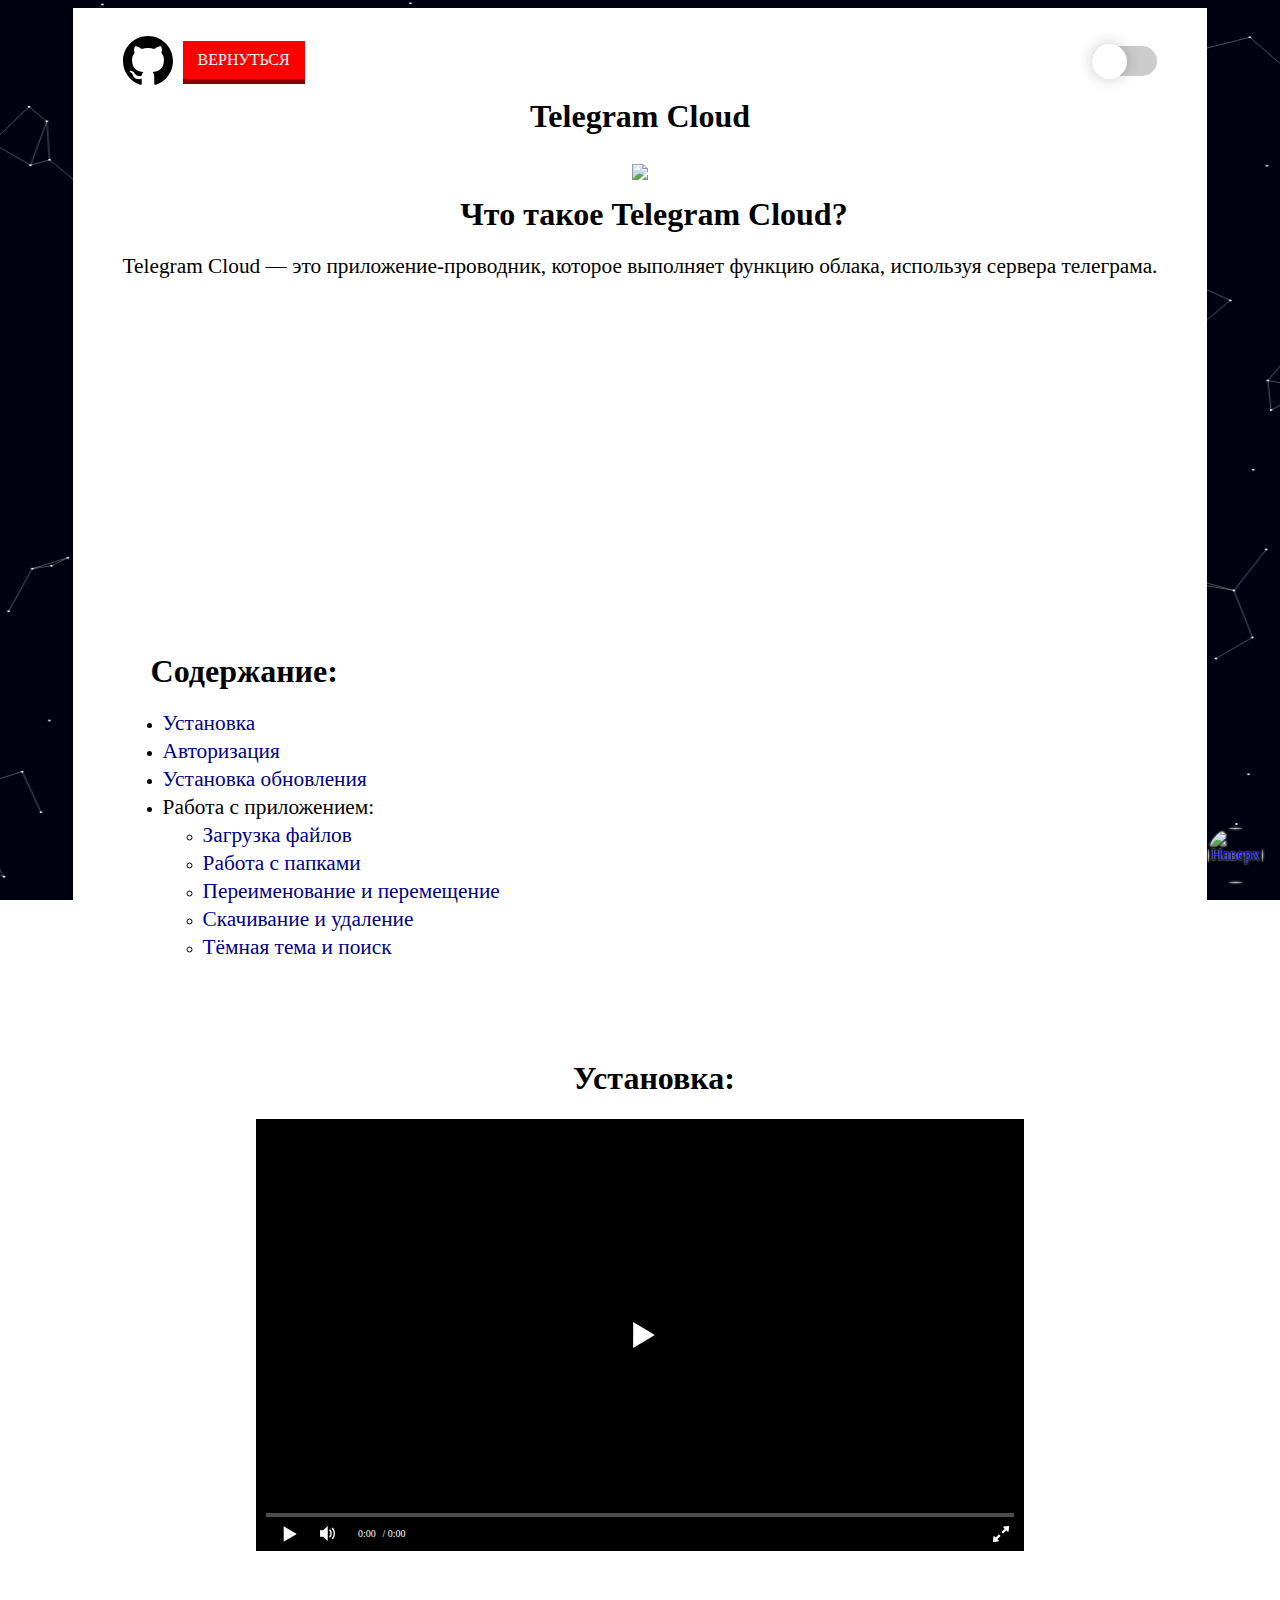
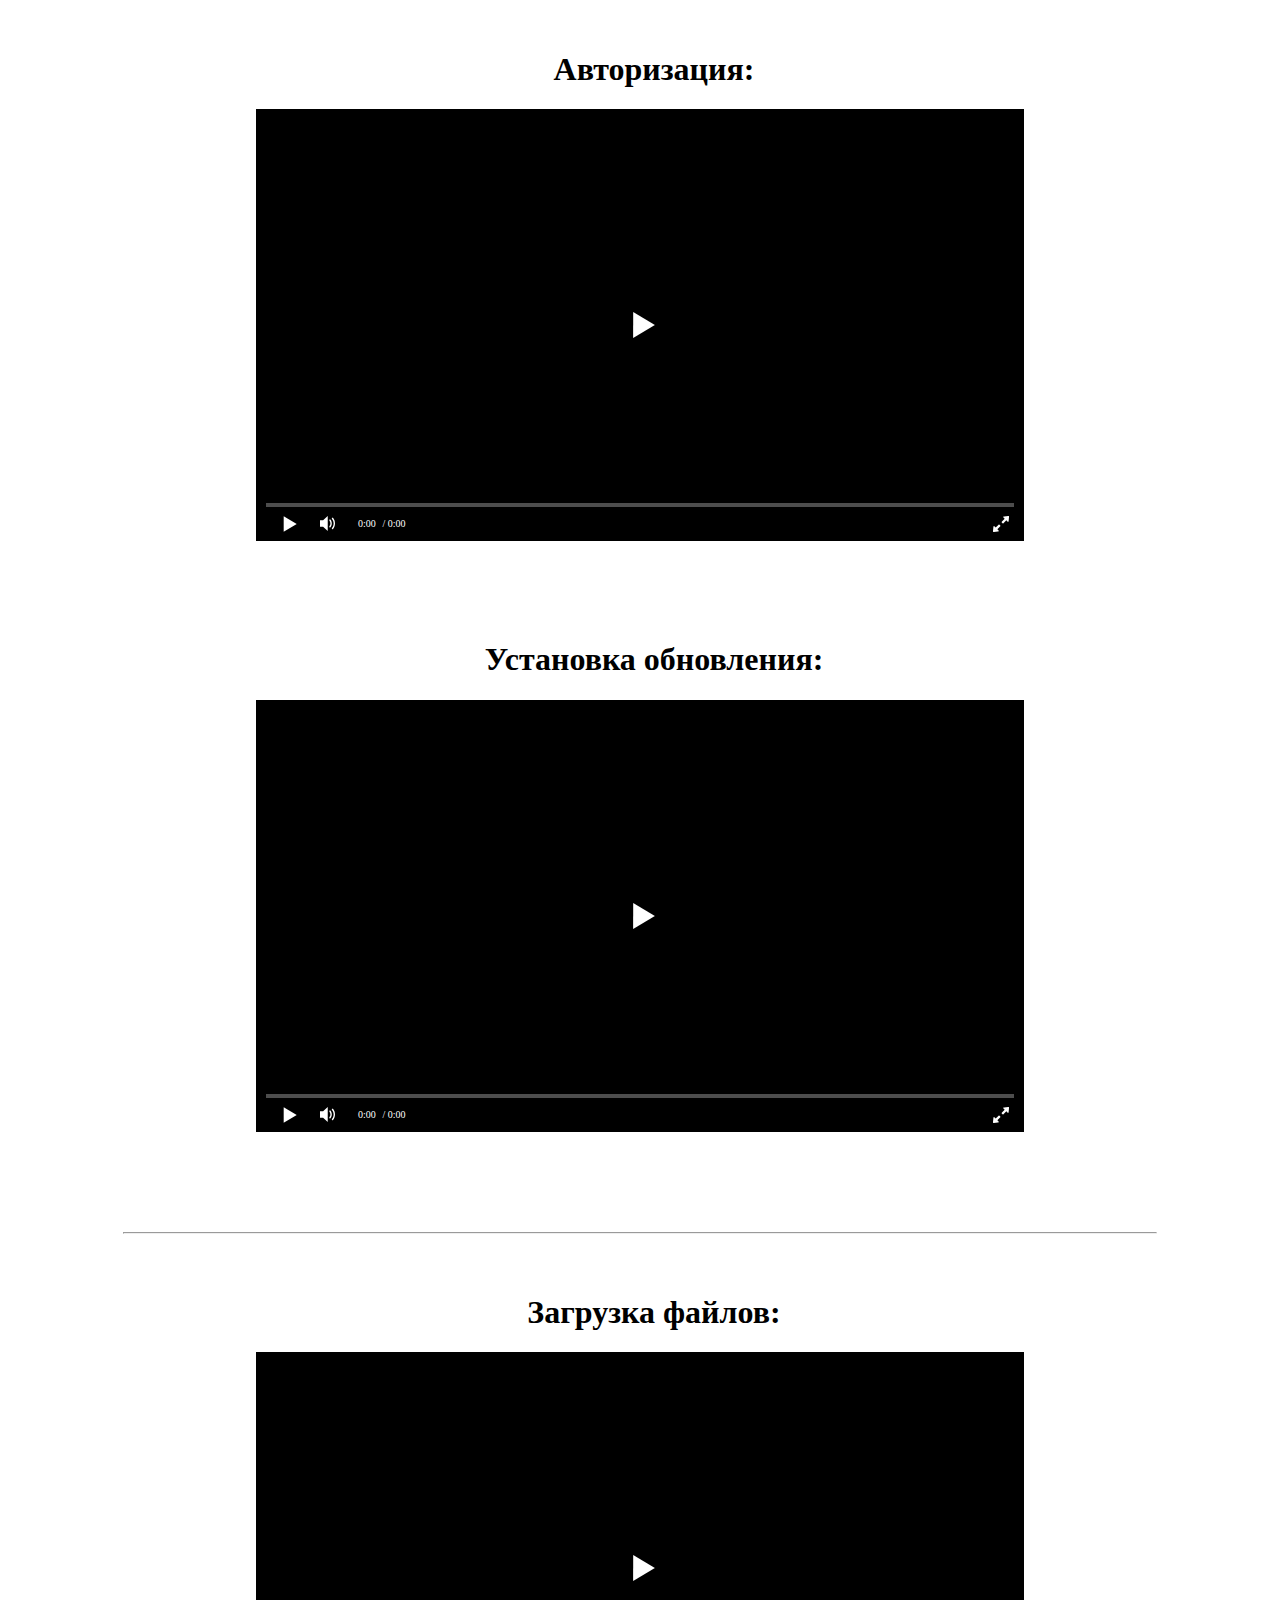
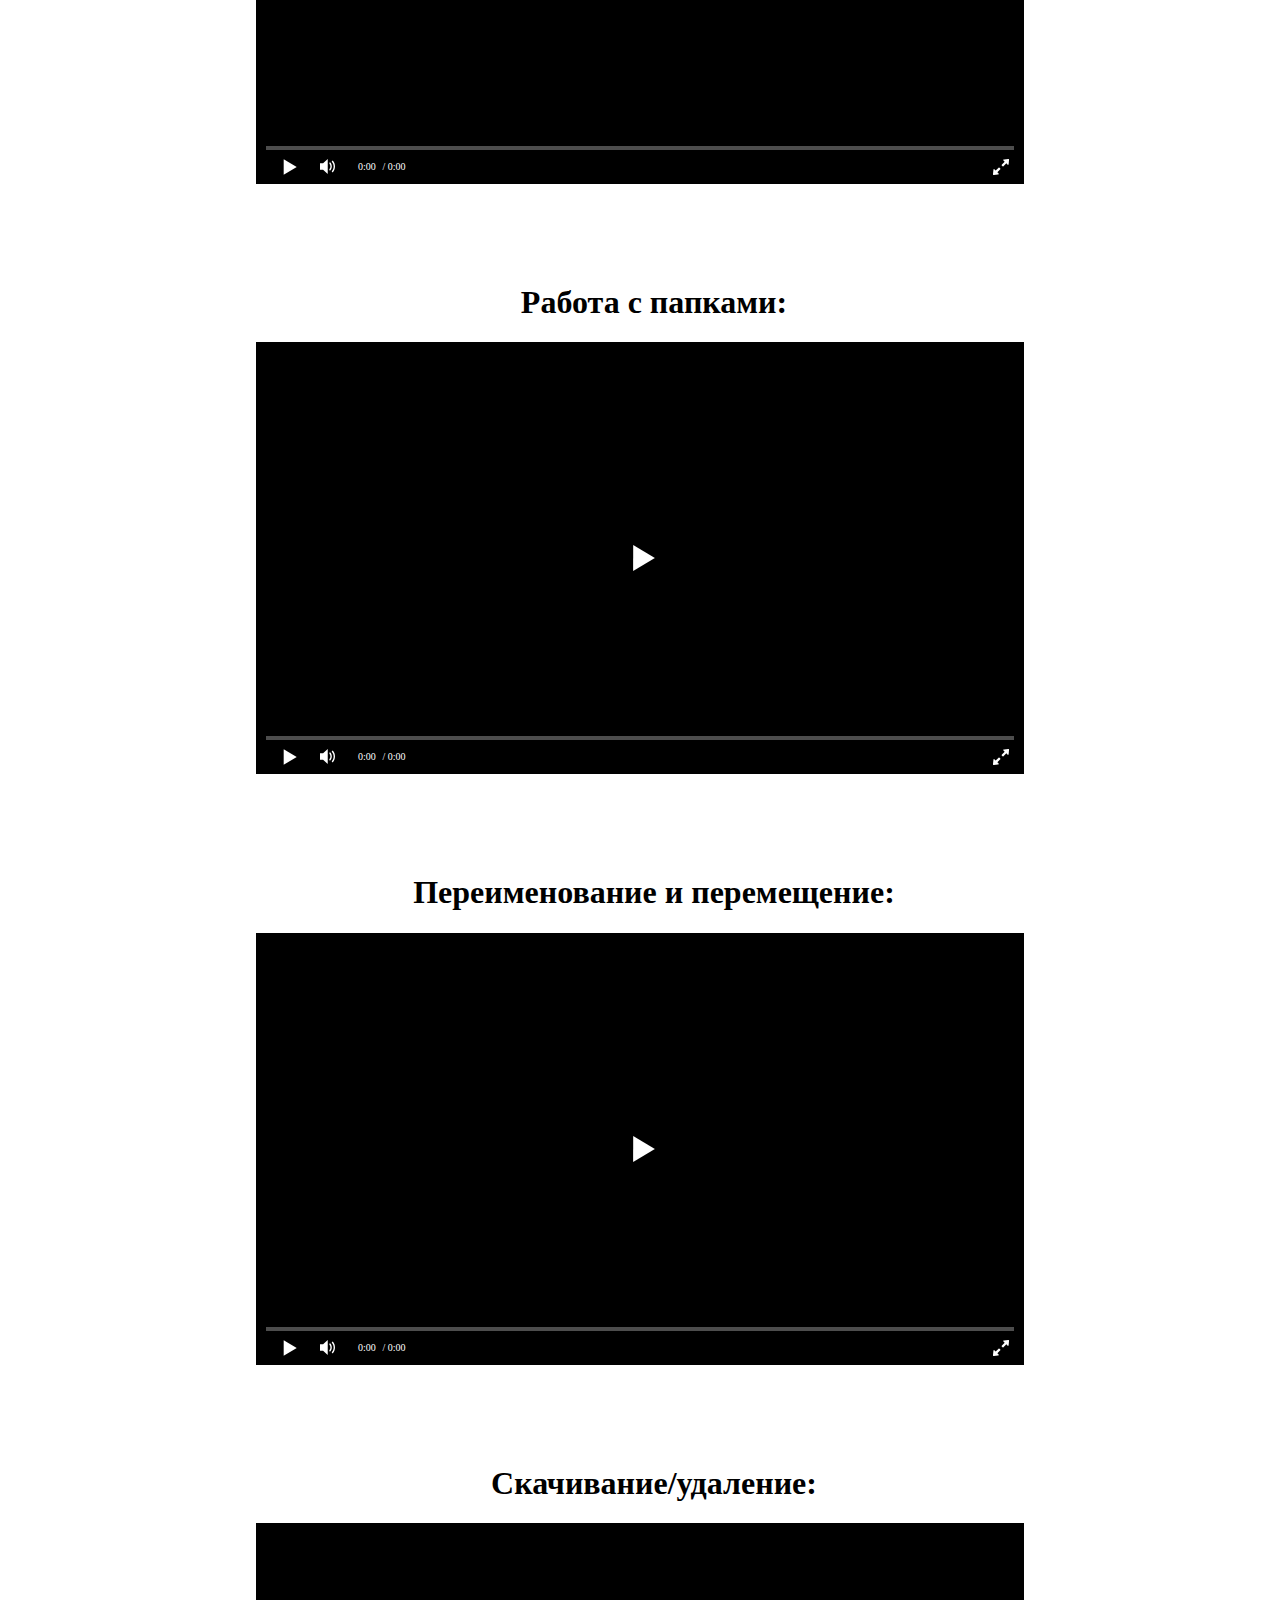
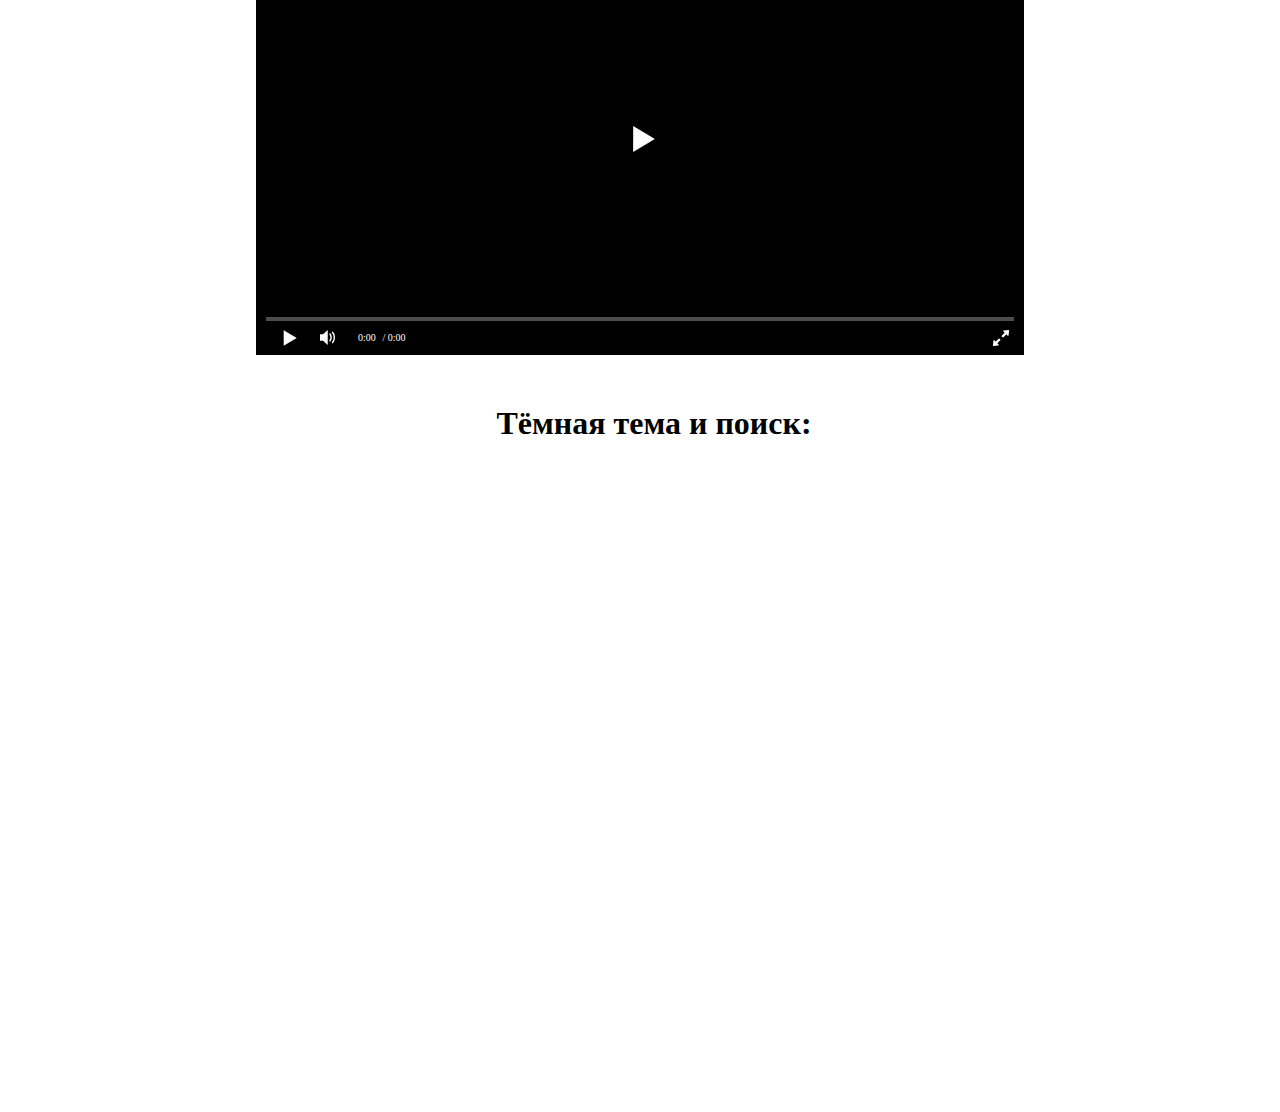
==== commit 60a091d9: "Update index.html" ====
--- a/index.html
+++ b/index.html
@@ -5,6 +5,32 @@
 	<link rel="shortcut icon" href="docs/images/TelegramCloud.png" type="image/png">
 	<link rel="stylesheet" href="docs/src/main.css">
 	<script src="docs/src/playerjs.js" type="text/javascript"></script>
+
+<script>
+	/*Dark Theme*/
+	function setTheme(themeName) {
+	    localStorage.setItem('theme', themeName);
+	    document.documentElement.className = themeName;
+	}
+	function toggleTheme() {
+	    if (localStorage.getItem('theme') === 'theme-dark') {
+	        setTheme('theme-light');
+	    }
+	    else {
+	        setTheme('theme-dark');
+	    }
+	}
+	/*Определить тему системы*/
+	const darkThemeMq = window.matchMedia("(prefers-color-scheme: dark)");
+	if (darkThemeMq.matches) {
+	    setTheme('theme-dark');
+	    document.getElementById('slider').checked = false;
+	}
+	else {
+		setTheme('theme-light');
+	    document.getElementById('slider').checked = true;
+	}
+</script>
 </head>
 <body id="top">
 	<a href="#top"><img src="docs/images/up.png" id="up" title="Наверх"></a>
@@ -36,6 +62,9 @@
 		Telegram Cloud — это приложение-проводник, которое выполняет функцию облака, используя сервера телеграма.
 		</div>
 
+	<div class="trailer">
+		<iframe width="512" height="288" src="https://www.youtube.com/embed/CM-IIN7eSHo" frameborder="0" allow="accelerometer; autoplay; clipboard-write; encrypted-media; gyroscope; picture-in-picture" allowfullscreen></iframe>
+	</div>
 
 	<div align="left" id="contents">
 		<h1>
@@ -45,6 +74,7 @@
 			<ul>
 			<li><a href="#installation">Установка</a></li>
 			<li><a href="#authorization">Авторизация</a></li>
+			<li><a href="#upgrade">Установка обновления</a></li>
 			<li><a class="disabled">Работа с приложением:</a>
 				<ul>
 				<li><a href="#upload_files">Загрузка файлов</a></li>
@@ -54,7 +84,6 @@
 				<li><a href="#dark_theme_and_search">Тёмная тема и поиск</a></li>
 				</ul>
 			</li>
-			<li><a href="#upgrade">Установка обновления</a></li>
 		  </ul>
 	</div>
 
@@ -74,12 +103,22 @@
 		<div class="player" id="player2"></div>
 	</div>
 
+	<div class="element" align="center" style="margin-bottom: 50px;">
+		<h1 id="upgrade">
+		<a href="#upgrade" onclick="copy_link()" title="Копировать ссылку">
+		<svg class="octicon-link" viewBox="0 0 16 16" version="1.1" width="20" height="20" aria-hidden="true"><path fill-rule="evenodd" d="M7.775 3.275a.75.75 0 001.06 1.06l1.25-1.25a2 2 0 112.83 2.83l-2.5 2.5a2 2 0 01-2.83 0 .75.75 0 00-1.06 1.06 3.5 3.5 0 004.95 0l2.5-2.5a3.5 3.5 0 00-4.95-4.95l-1.25 1.25zm-4.69 9.64a2 2 0 010-2.83l2.5-2.5a2 2 0 012.83 0 .75.75 0 001.06-1.06 3.5 3.5 0 00-4.95 0l-2.5 2.5a3.5 3.5 0 004.95 4.95l1.25-1.25a.75.75 0 00-1.06-1.06l-1.25 1.25a2 2 0 01-2.83 0z"></path></svg></a>
+		Установка обновления:</h1>
+		<div class="player" id="player3"></div>
+	</div>
+
+	<hr style="margin-top: 100px; margin-bottom: 60px;">
+
 	<div class="element" align="center">
 		<h1 id="upload_files">
 		<a href="#upload_files" onclick="copy_link()" title="Копировать ссылку">
 		<svg class="octicon-link" viewBox="0 0 16 16" version="1.1" width="20" height="20" aria-hidden="true"><path fill-rule="evenodd" d="M7.775 3.275a.75.75 0 001.06 1.06l1.25-1.25a2 2 0 112.83 2.83l-2.5 2.5a2 2 0 01-2.83 0 .75.75 0 00-1.06 1.06 3.5 3.5 0 004.95 0l2.5-2.5a3.5 3.5 0 00-4.95-4.95l-1.25 1.25zm-4.69 9.64a2 2 0 010-2.83l2.5-2.5a2 2 0 012.83 0 .75.75 0 001.06-1.06 3.5 3.5 0 00-4.95 0l-2.5 2.5a3.5 3.5 0 004.95 4.95l1.25-1.25a.75.75 0 00-1.06-1.06l-1.25 1.25a2 2 0 01-2.83 0z"></path></svg></a>
 		Загрузка файлов:</h1>
-		<div class="player" id="player3"></div>
+		<div class="player" id="player4"></div>
 	</div>
 
 	<div class="element" align="center">
@@ -87,7 +126,7 @@
 		<a href="#work_with_folders" onclick="copy_link()" title="Копировать ссылку">
 		<svg class="octicon-link" viewBox="0 0 16 16" version="1.1" width="20" height="20" aria-hidden="true"><path fill-rule="evenodd" d="M7.775 3.275a.75.75 0 001.06 1.06l1.25-1.25a2 2 0 112.83 2.83l-2.5 2.5a2 2 0 01-2.83 0 .75.75 0 00-1.06 1.06 3.5 3.5 0 004.95 0l2.5-2.5a3.5 3.5 0 00-4.95-4.95l-1.25 1.25zm-4.69 9.64a2 2 0 010-2.83l2.5-2.5a2 2 0 012.83 0 .75.75 0 001.06-1.06 3.5 3.5 0 00-4.95 0l-2.5 2.5a3.5 3.5 0 004.95 4.95l1.25-1.25a.75.75 0 00-1.06-1.06l-1.25 1.25a2 2 0 01-2.83 0z"></path></svg></a>
 		Работа с папками:</h1>
-		<div class="player" id="player4"></div>
+		<div class="player" id="player5"></div>
 	</div>
 
 	<div class="element" align="center">
@@ -95,7 +134,7 @@
 		<a href="#rename_and_moving" onclick="copy_link()" title="Копировать ссылку">
 		<svg class="octicon-link" viewBox="0 0 16 16" version="1.1" width="20" height="20" aria-hidden="true"><path fill-rule="evenodd" d="M7.775 3.275a.75.75 0 001.06 1.06l1.25-1.25a2 2 0 112.83 2.83l-2.5 2.5a2 2 0 01-2.83 0 .75.75 0 00-1.06 1.06 3.5 3.5 0 004.95 0l2.5-2.5a3.5 3.5 0 00-4.95-4.95l-1.25 1.25zm-4.69 9.64a2 2 0 010-2.83l2.5-2.5a2 2 0 012.83 0 .75.75 0 001.06-1.06 3.5 3.5 0 00-4.95 0l-2.5 2.5a3.5 3.5 0 004.95 4.95l1.25-1.25a.75.75 0 00-1.06-1.06l-1.25 1.25a2 2 0 01-2.83 0z"></path></svg></a>
 		Переименование и перемещение:</h1>
-		<div class="player" id="player5"></div>
+		<div class="player" id="player6"></div>
 	</div>
 
 	<div class="element" align="center" style="margin-bottom: 50px;">
@@ -103,7 +142,7 @@
 		<a href="#download_and_delete" onclick="copy_link()" title="Копировать ссылку">
 		<svg class="octicon-link" viewBox="0 0 16 16" version="1.1" width="20" height="20" aria-hidden="true"><path fill-rule="evenodd" d="M7.775 3.275a.75.75 0 001.06 1.06l1.25-1.25a2 2 0 112.83 2.83l-2.5 2.5a2 2 0 01-2.83 0 .75.75 0 00-1.06 1.06 3.5 3.5 0 004.95 0l2.5-2.5a3.5 3.5 0 00-4.95-4.95l-1.25 1.25zm-4.69 9.64a2 2 0 010-2.83l2.5-2.5a2 2 0 012.83 0 .75.75 0 001.06-1.06 3.5 3.5 0 00-4.95 0l-2.5 2.5a3.5 3.5 0 004.95 4.95l1.25-1.25a.75.75 0 00-1.06-1.06l-1.25 1.25a2 2 0 01-2.83 0z"></path></svg></a>
 		Скачивание/удаление:</h1>
-		<div class="player" id="player6"></div>
+		<div class="player" id="player7"></div>
 	</div>
 	
 	<div class="element" align="center">
@@ -115,17 +154,9 @@
 			<iframe class="player" style="max-height: 35vw" src="https://www.youtube.com/embed/eLnUItMJwt0" frameborder="0" allow="accelerometer; autoplay; clipboard-write; encrypted-media; gyroscope; picture-in-picture" allowfullscreen></iframe>
 		</div>
 	</div>
-		
-	<div class="element" align="center" style="margin-bottom: 50px;">
-		<h1 id="upgrade">
-		<a href="#upgrade" onclick="copy_link()" title="Копировать ссылку">
-		<svg class="octicon-link" viewBox="0 0 16 16" version="1.1" width="20" height="20" aria-hidden="true"><path fill-rule="evenodd" d="M7.775 3.275a.75.75 0 001.06 1.06l1.25-1.25a2 2 0 112.83 2.83l-2.5 2.5a2 2 0 01-2.83 0 .75.75 0 00-1.06 1.06 3.5 3.5 0 004.95 0l2.5-2.5a3.5 3.5 0 00-4.95-4.95l-1.25 1.25zm-4.69 9.64a2 2 0 010-2.83l2.5-2.5a2 2 0 012.83 0 .75.75 0 001.06-1.06 3.5 3.5 0 00-4.95 0l-2.5 2.5a3.5 3.5 0 004.95 4.95l1.25-1.25a.75.75 0 00-1.06-1.06l-1.25 1.25a2 2 0 01-2.83 0z"></path></svg></a>
-		Установка обновления:</h1>
-		<div class="player" id="player7"></div>
-	</div>
 			
 		
 </div>
-<script src="docs/src/main.js" type="text/javascript"></script>
+<script src="docs/src/main_user.js" type="text/javascript"></script>
 </body>
 </html>
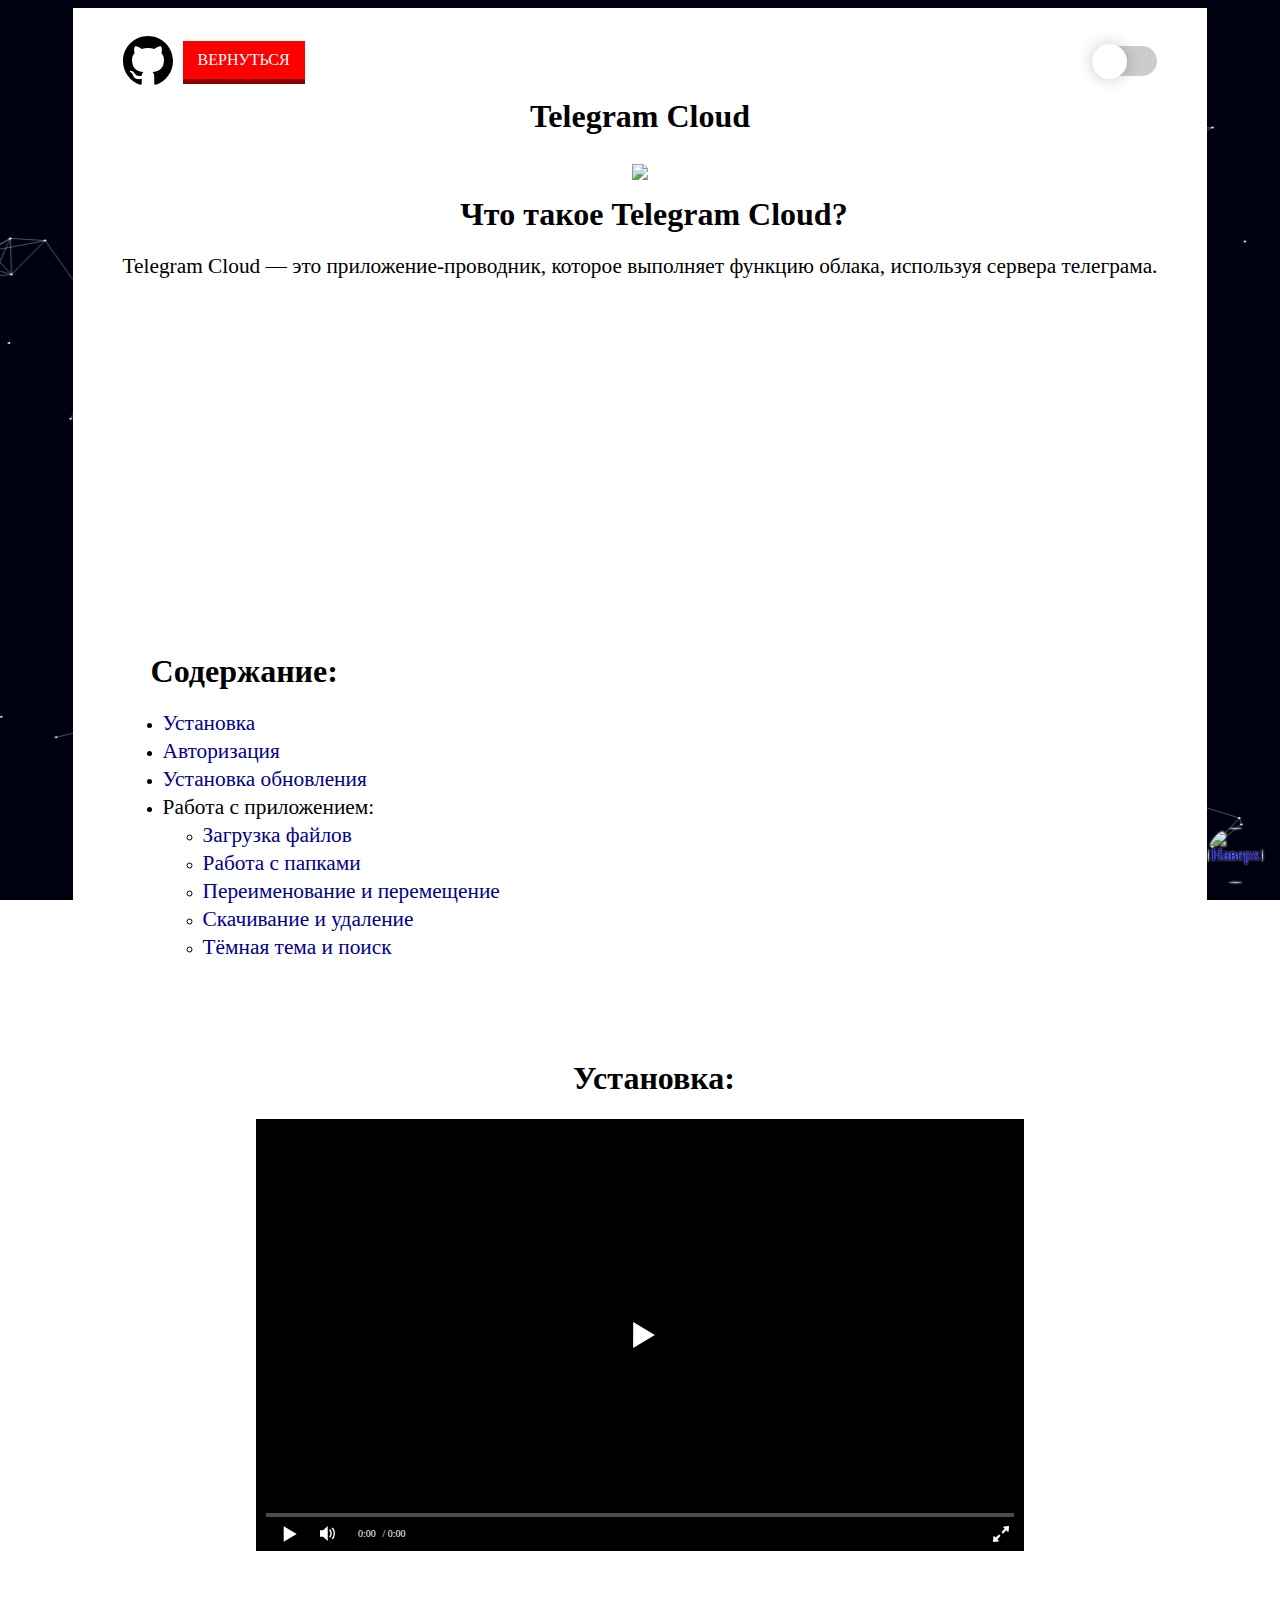
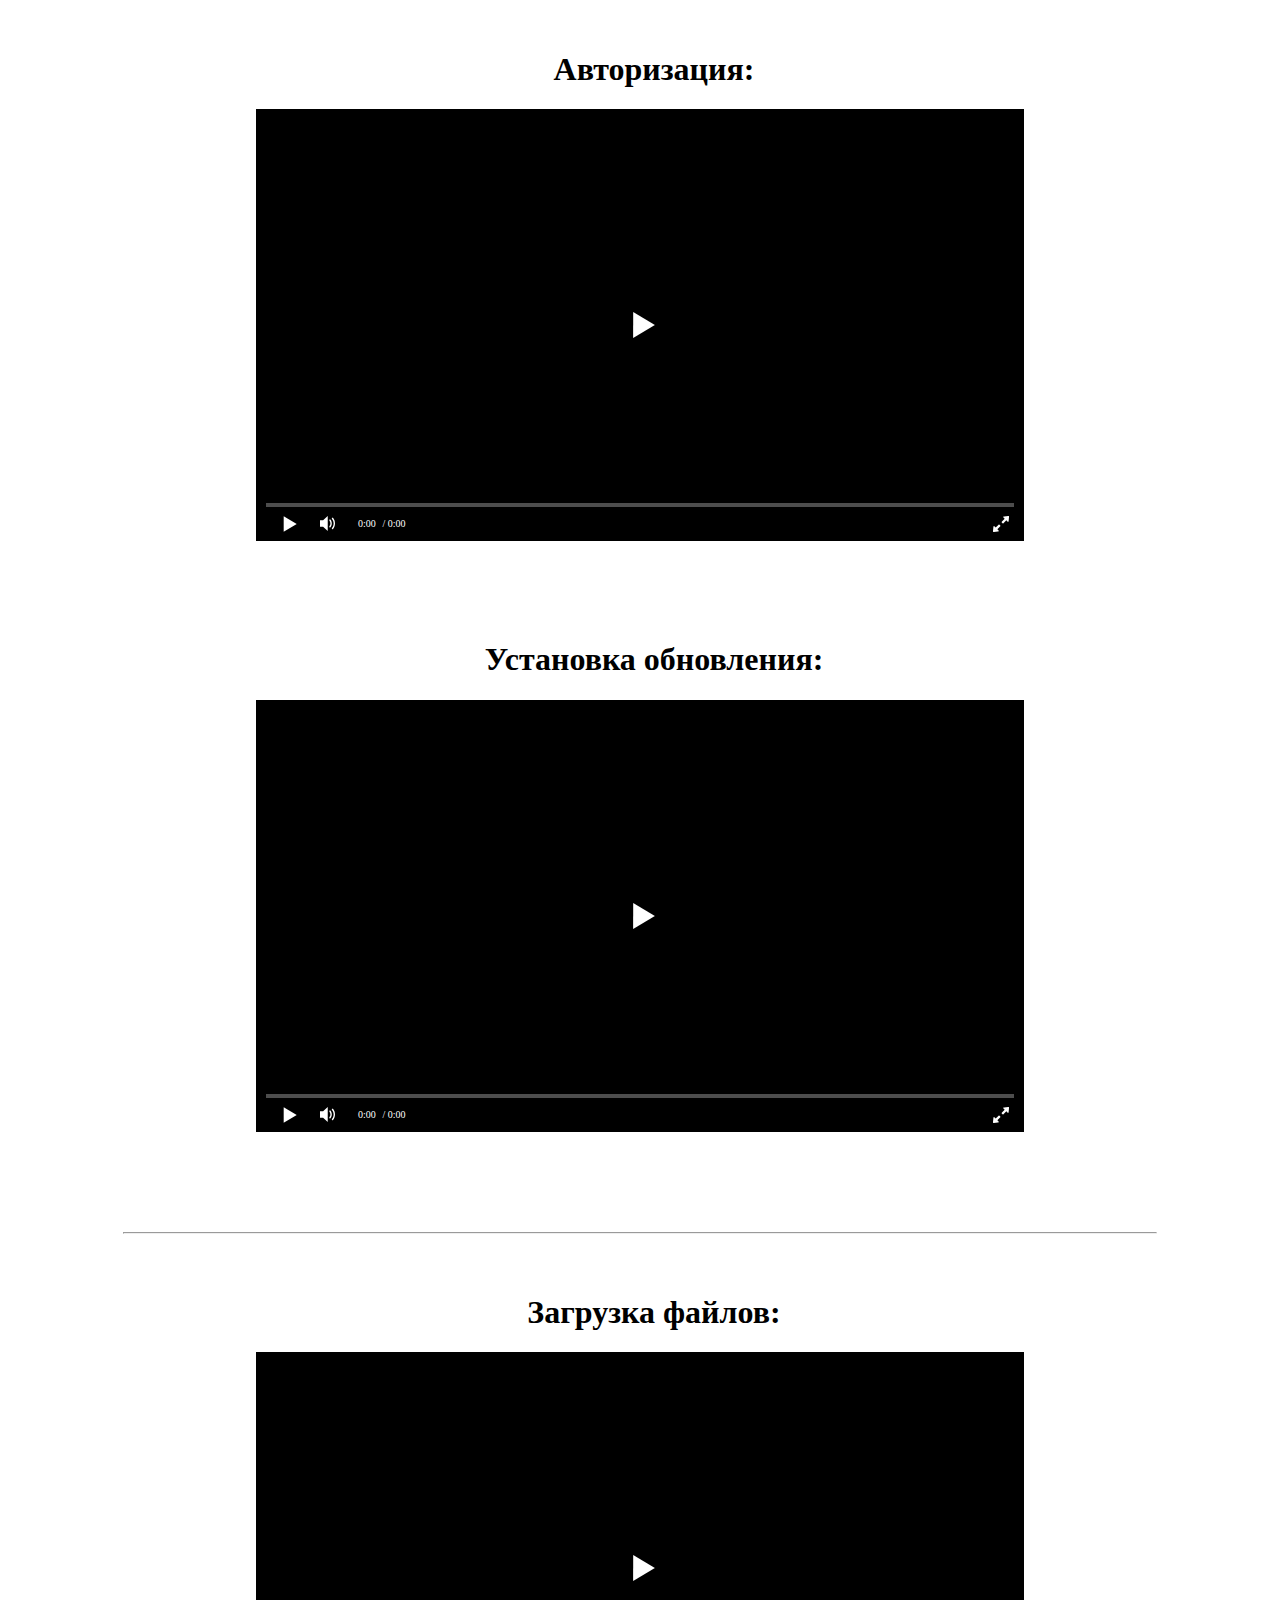
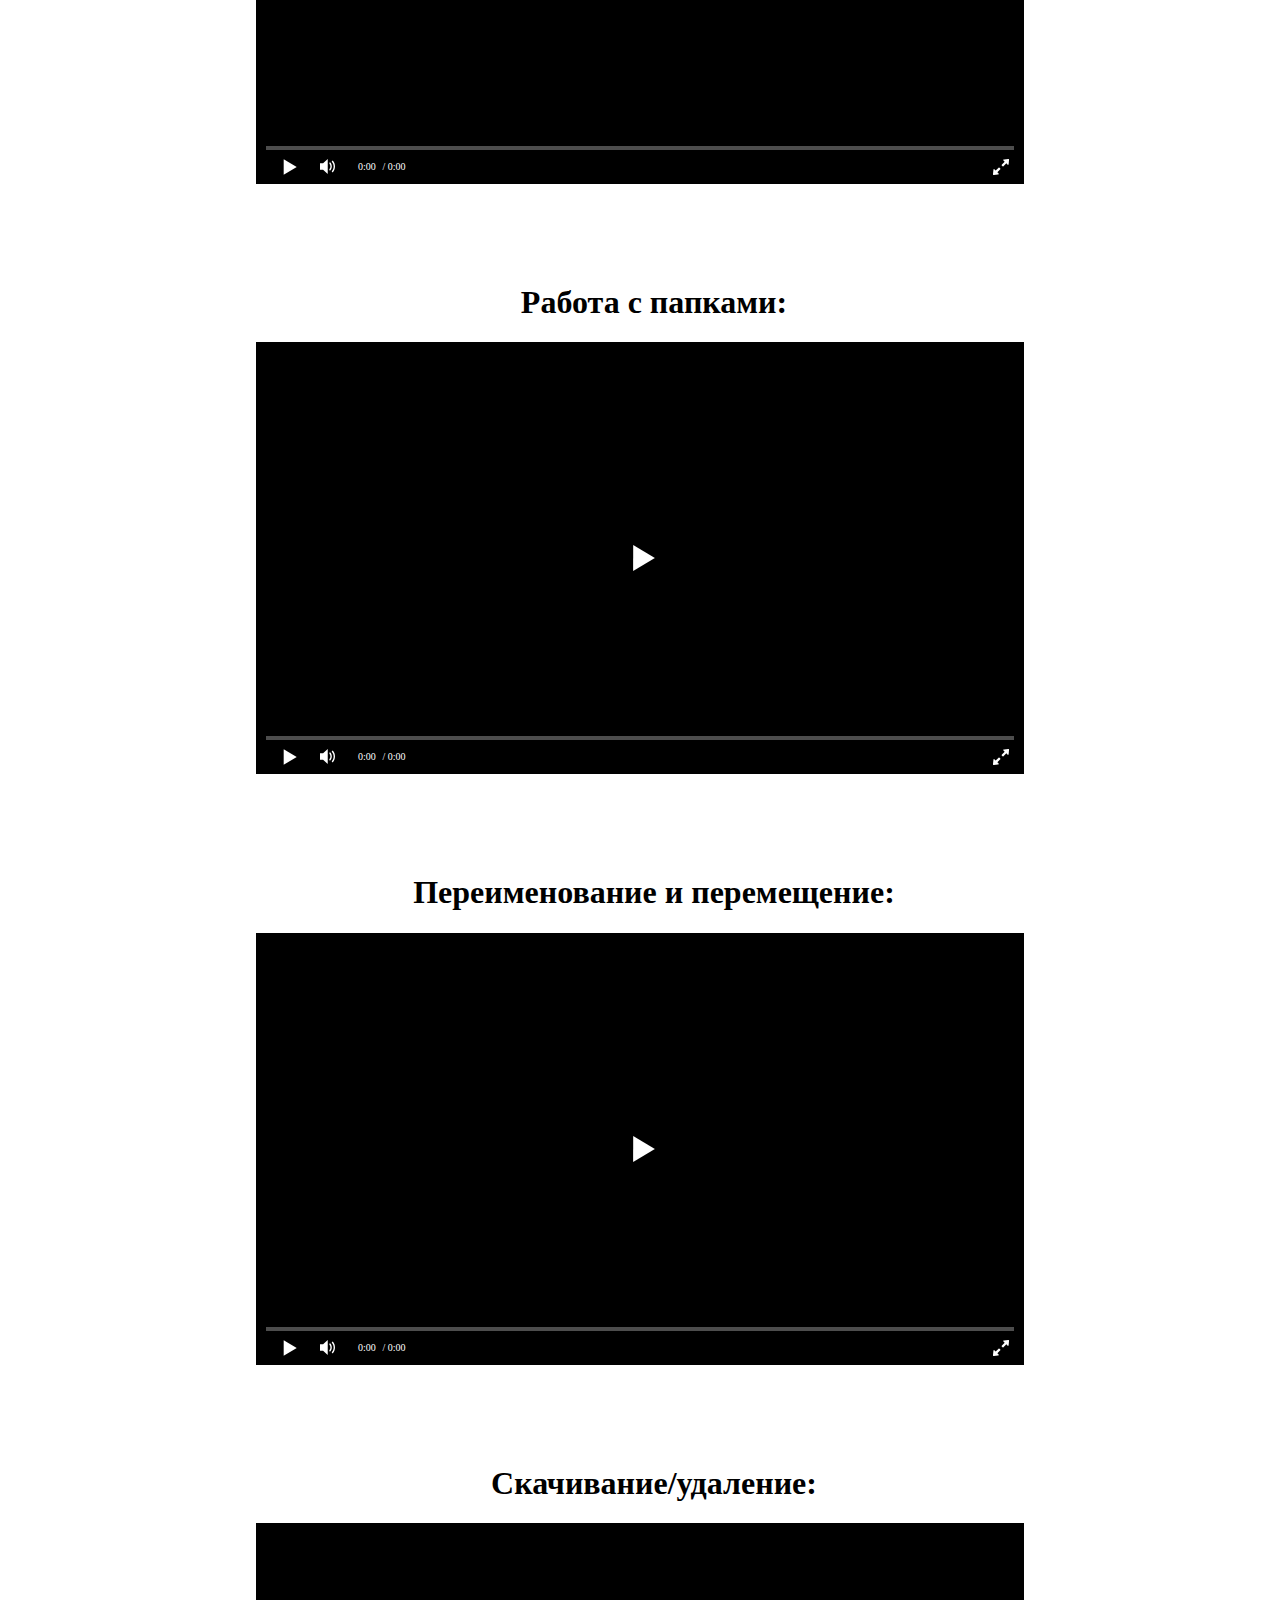
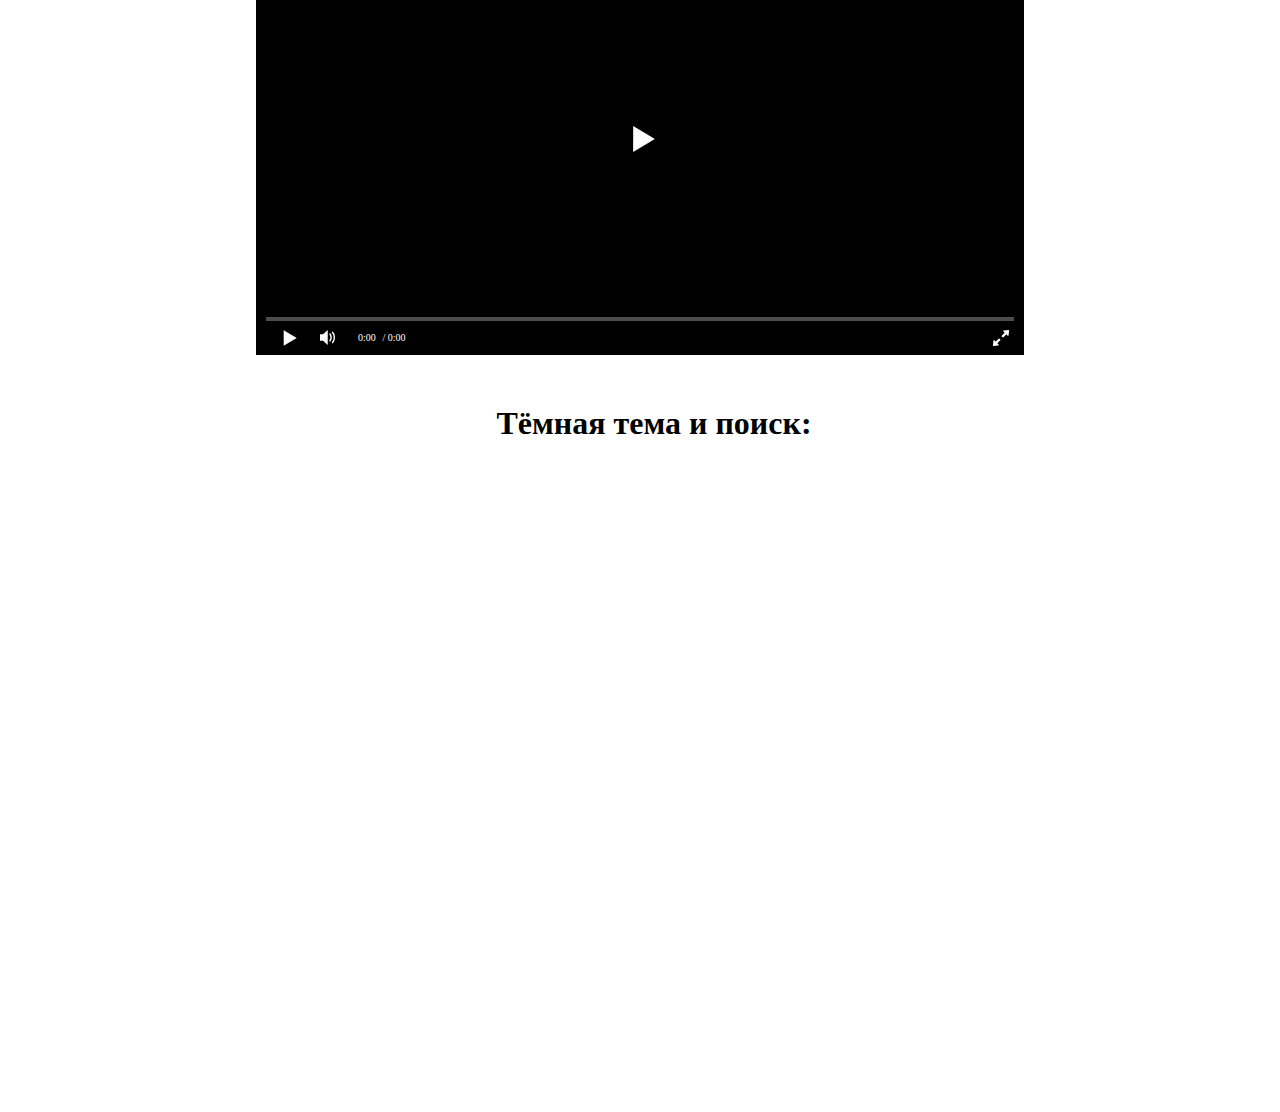
==== commit 4e1a1b49: "Update index.html" ====
--- a/index.html
+++ b/index.html
@@ -63,7 +63,7 @@
 		</div>
 
 	<div class="trailer">
-		<iframe width="512" height="288" src="https://www.youtube.com/embed/CM-IIN7eSHo" frameborder="0" allow="accelerometer; autoplay; clipboard-write; encrypted-media; gyroscope; picture-in-picture" allowfullscreen></iframe>
+		<iframe width="512" height="288" src="https://www.youtube.com/embed/CM-IIN7eSHo?&autoplay=1" frameborder="0" allow="accelerometer; autoplay; clipboard-write; encrypted-media; gyroscope; picture-in-picture" allowfullscreen></iframe>
 	</div>
 
 	<div align="left" id="contents">
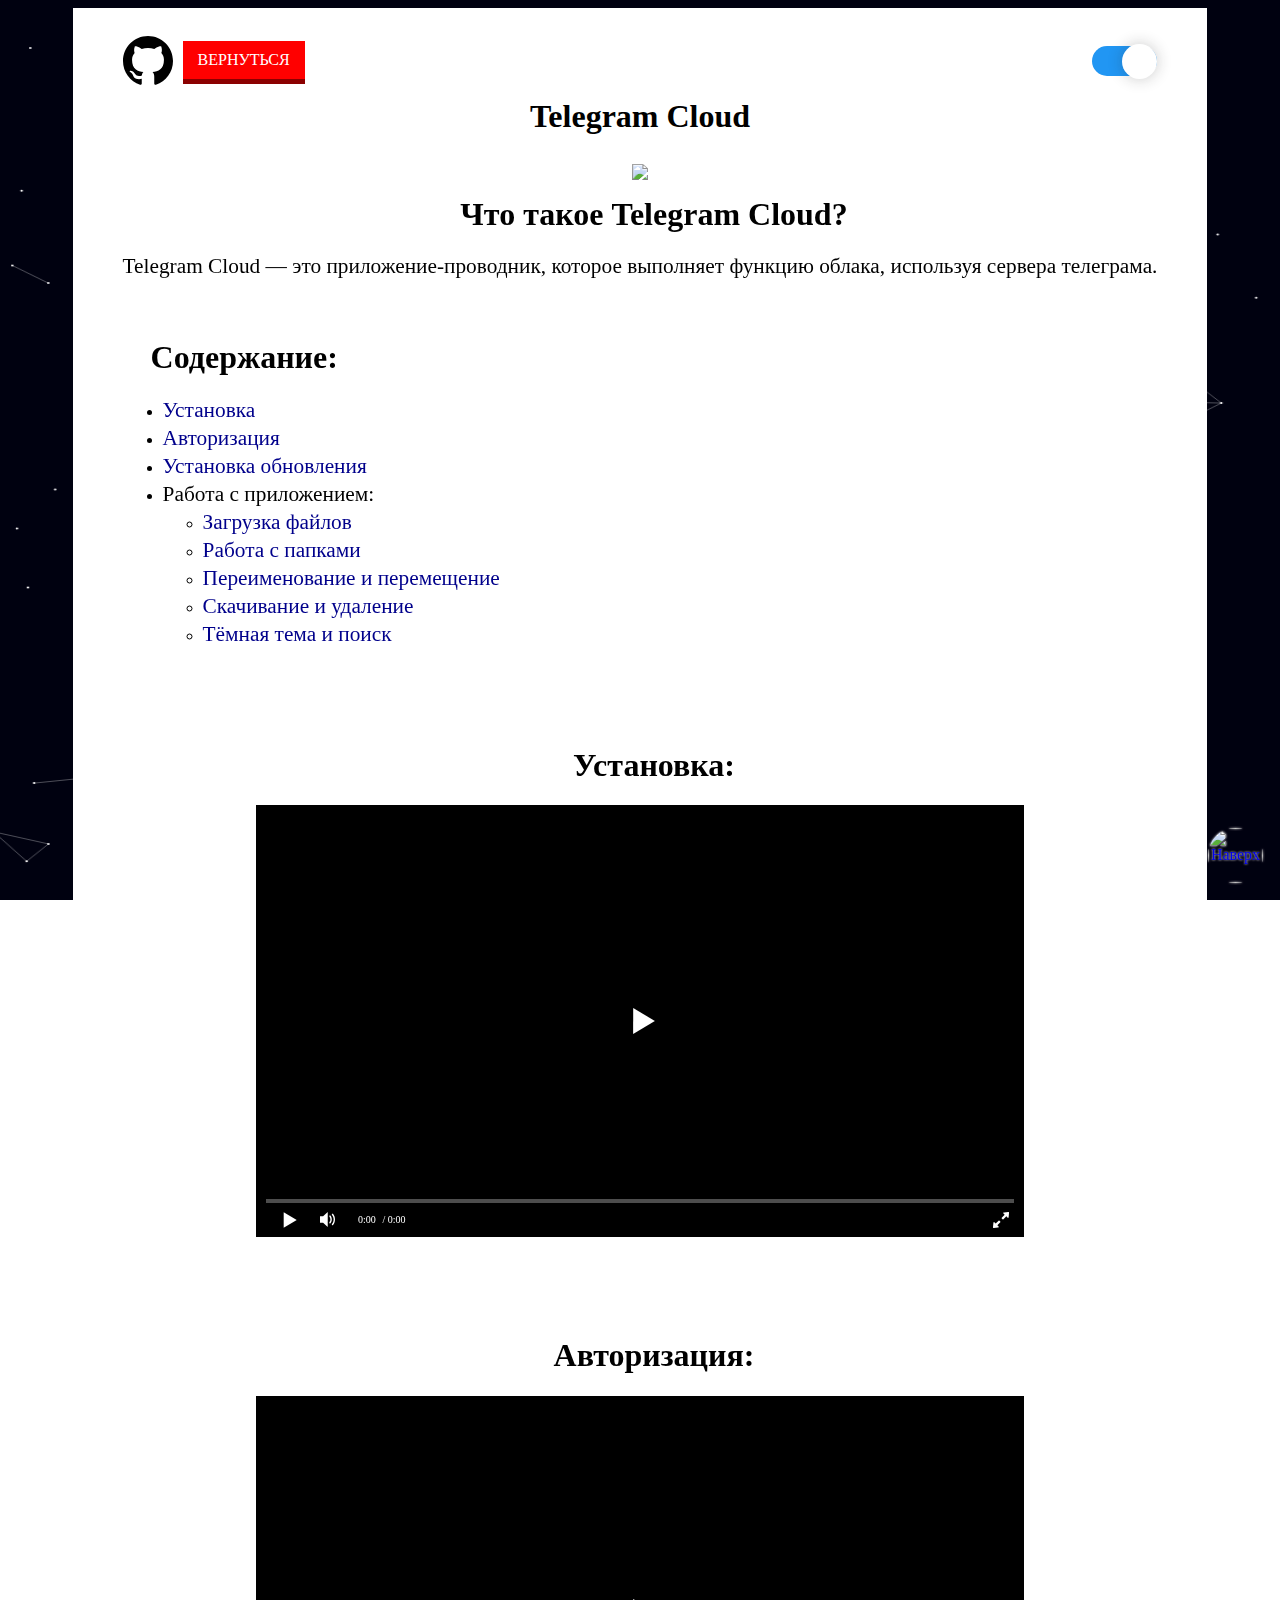
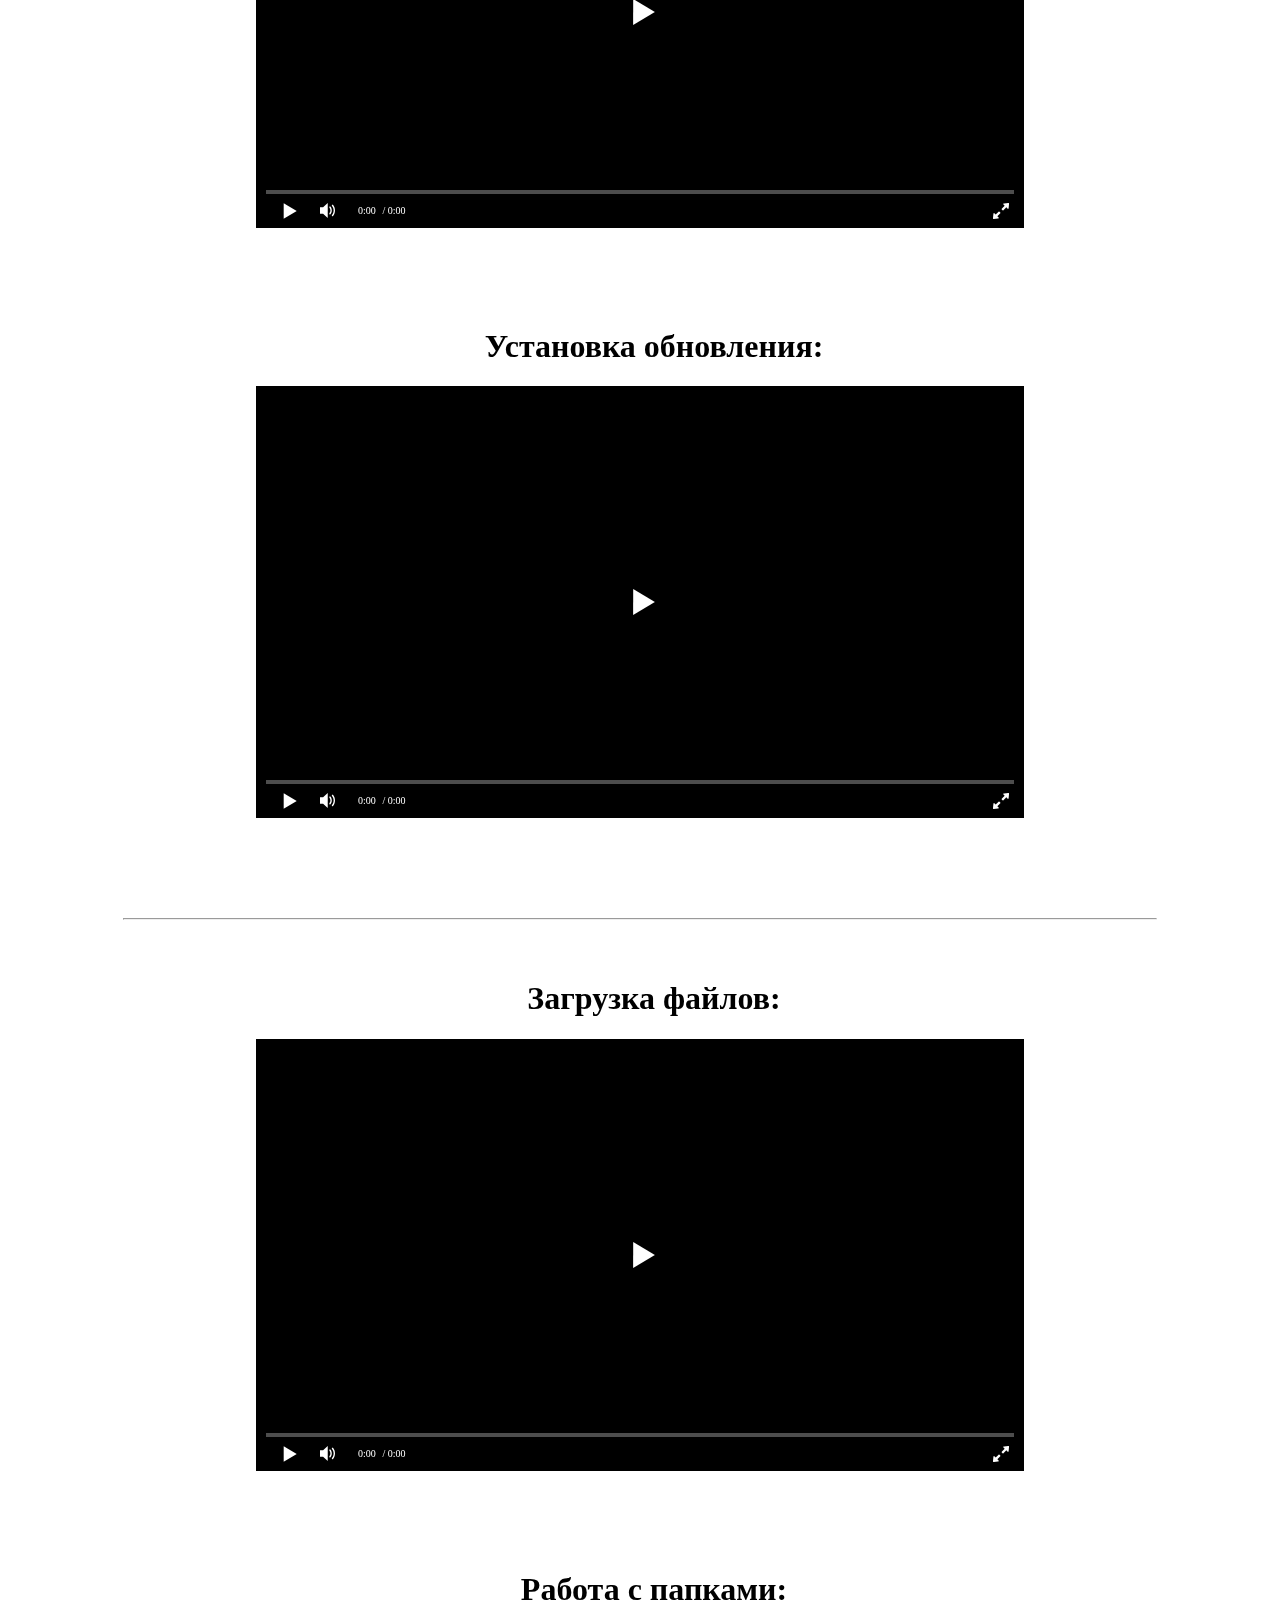
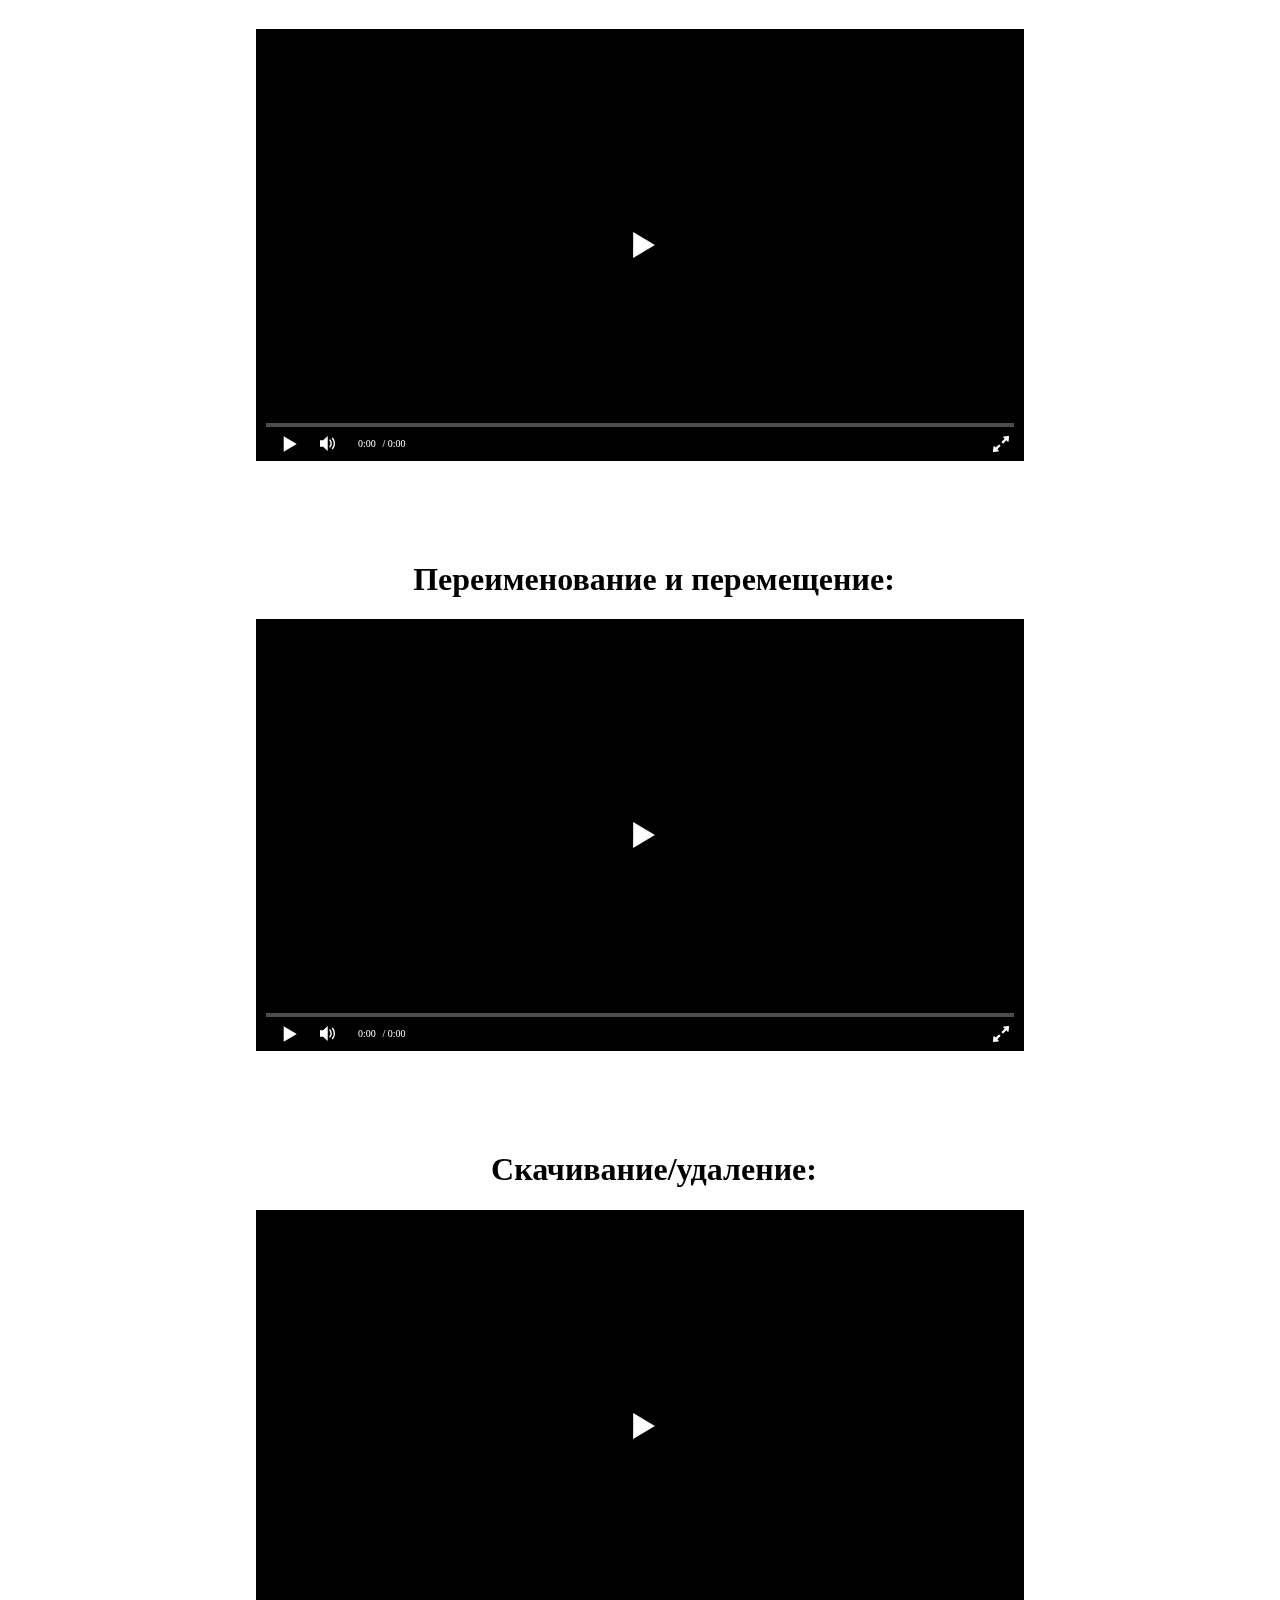
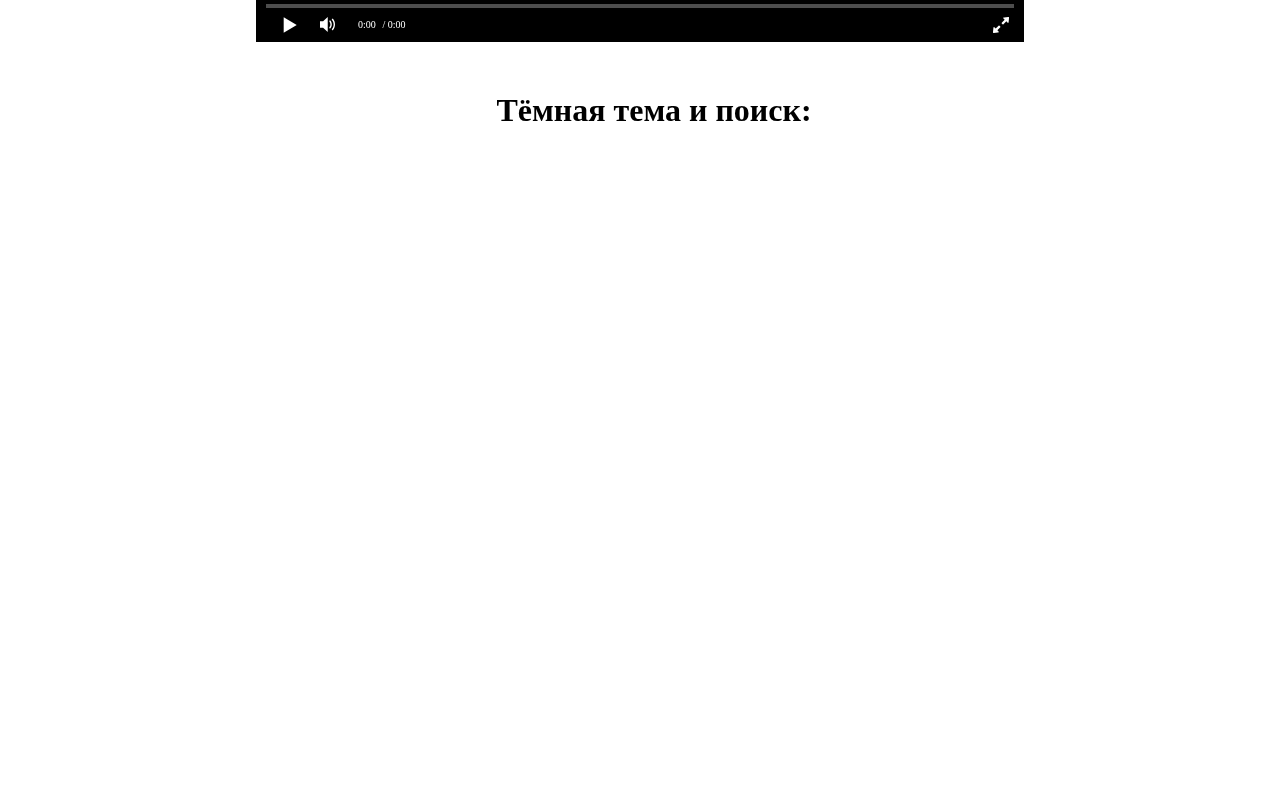
==== commit c40a4ce5: "Update index.html" ====
--- a/index.html
+++ b/index.html
@@ -2,6 +2,7 @@
 <html>
 <head>
 	<title>Telegram Cloud</title>
+	<meta name="viewport" content="width=device-width, initial-scale=1">
 	<link rel="shortcut icon" href="docs/images/TelegramCloud.png" type="image/png">
 	<link rel="stylesheet" href="docs/src/main.css">
 	<script src="docs/src/playerjs.js" type="text/javascript"></script>
@@ -24,11 +25,9 @@
 	const darkThemeMq = window.matchMedia("(prefers-color-scheme: dark)");
 	if (darkThemeMq.matches) {
 	    setTheme('theme-dark');
-	    document.getElementById('slider').checked = false;
 	}
 	else {
 		setTheme('theme-light');
-	    document.getElementById('slider').checked = true;
 	}
 </script>
 </head>
@@ -151,12 +150,21 @@
 		<svg class="octicon-link" viewBox="0 0 16 16" version="1.1" width="20" height="20" aria-hidden="true"><path fill-rule="evenodd" d="M7.775 3.275a.75.75 0 001.06 1.06l1.25-1.25a2 2 0 112.83 2.83l-2.5 2.5a2 2 0 01-2.83 0 .75.75 0 00-1.06 1.06 3.5 3.5 0 004.95 0l2.5-2.5a3.5 3.5 0 00-4.95-4.95l-1.25 1.25zm-4.69 9.64a2 2 0 010-2.83l2.5-2.5a2 2 0 012.83 0 .75.75 0 001.06-1.06 3.5 3.5 0 00-4.95 0l-2.5 2.5a3.5 3.5 0 004.95 4.95l1.25-1.25a.75.75 0 00-1.06-1.06l-1.25 1.25a2 2 0 01-2.83 0z"></path></svg></a>
 		Тёмная тема и поиск:</h1>
 		<div class="player">
-			<iframe class="player" style="max-height: 35vw" src="https://www.youtube.com/embed/eLnUItMJwt0" frameborder="0" allow="accelerometer; autoplay; clipboard-write; encrypted-media; gyroscope; picture-in-picture" allowfullscreen></iframe>
+			<iframe width="100%" style="min-height: 250px; max-height: 500px; height: 40vw;" src="https://www.youtube.com/embed/eLnUItMJwt0" frameborder="0" allow="accelerometer; autoplay; clipboard-write; encrypted-media; gyroscope; picture-in-picture" allowfullscreen></iframe>
 		</div>
 	</div>
 			
 		
 </div>
+
+<script>
+	if (darkThemeMq.matches) {
+	    document.getElementById('slider').checked = false;
+	}
+	else {
+	    document.getElementById('slider').checked = true;
+	}
+</script>
 <script src="docs/src/main_user.js" type="text/javascript"></script>
 </body>
 </html>
--- a/docs/src/main.css
+++ b/docs/src/main.css
@@ -185,3 +185,9 @@
   border-radius: 50%;
 }
 
+.trailer{
+	height: 288px;
+	width: 512px;
+	float: right;
+	margin-bottom: 50px;
+}
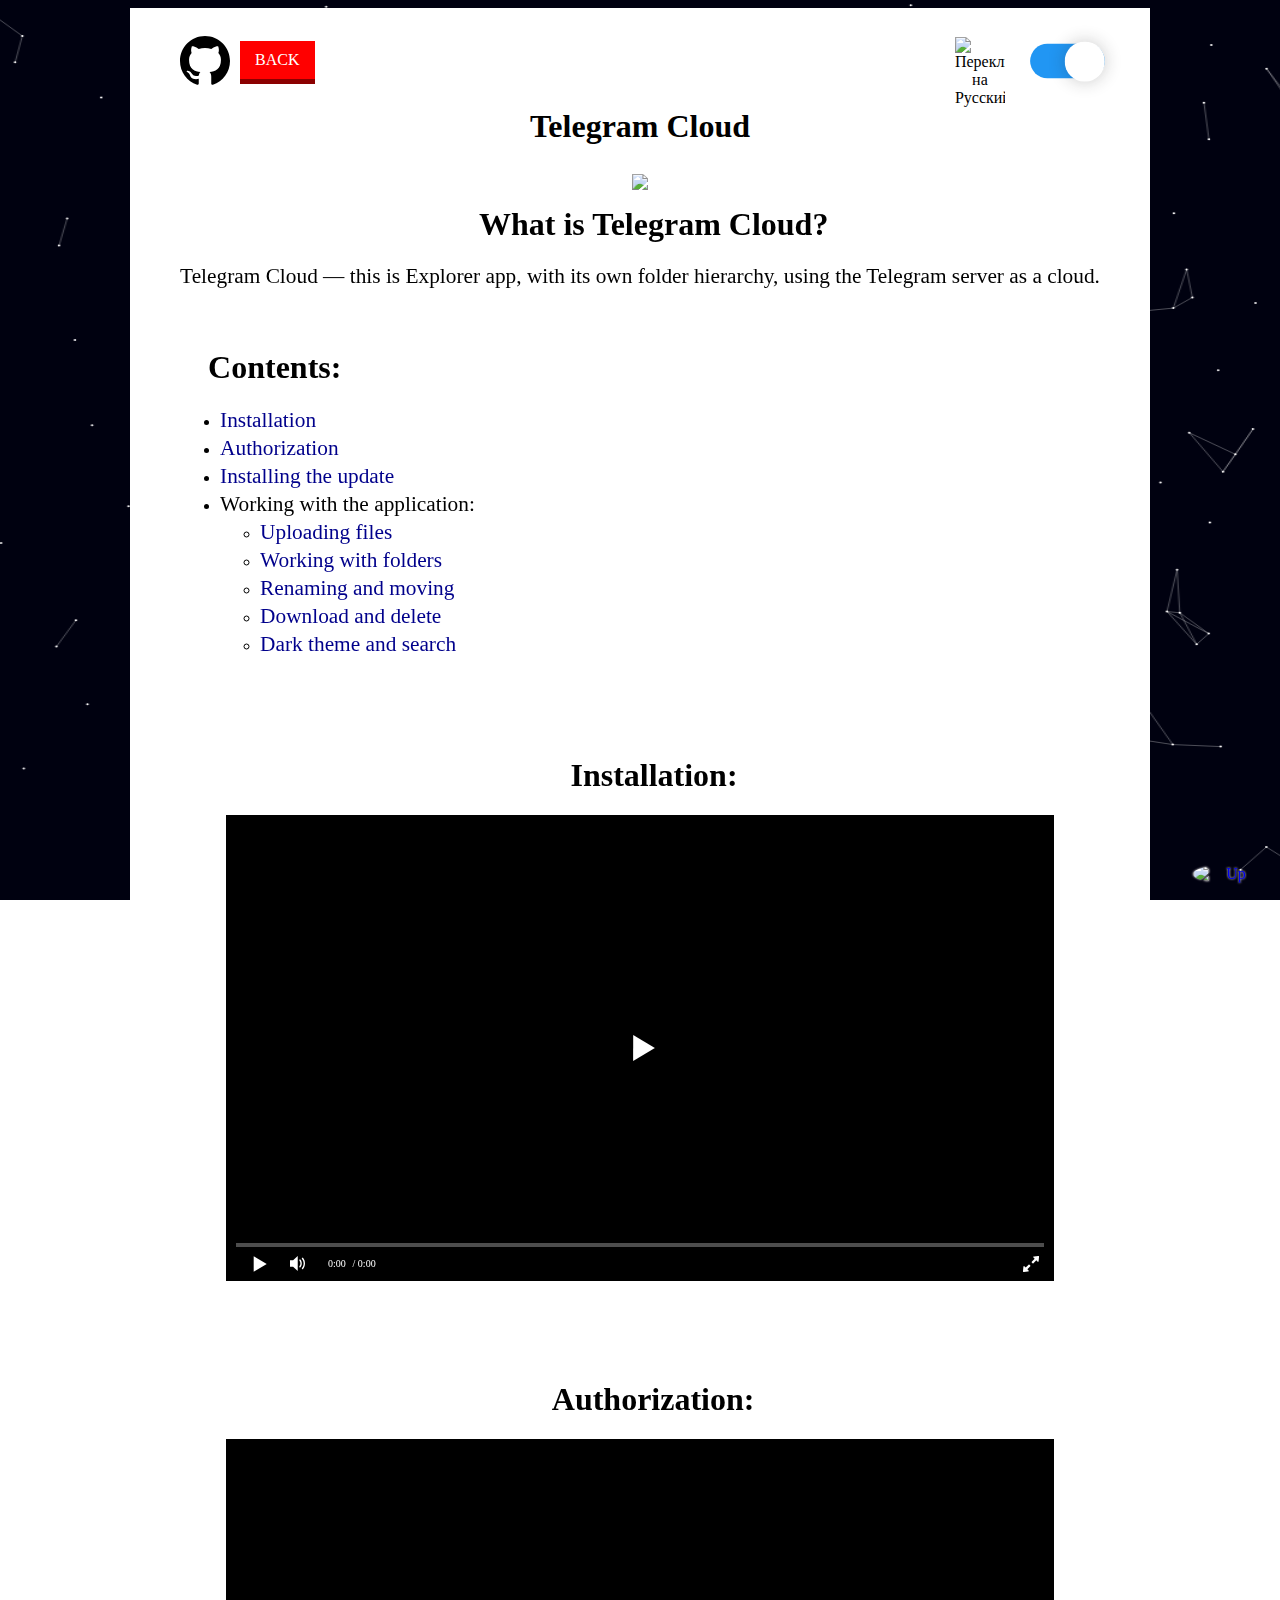
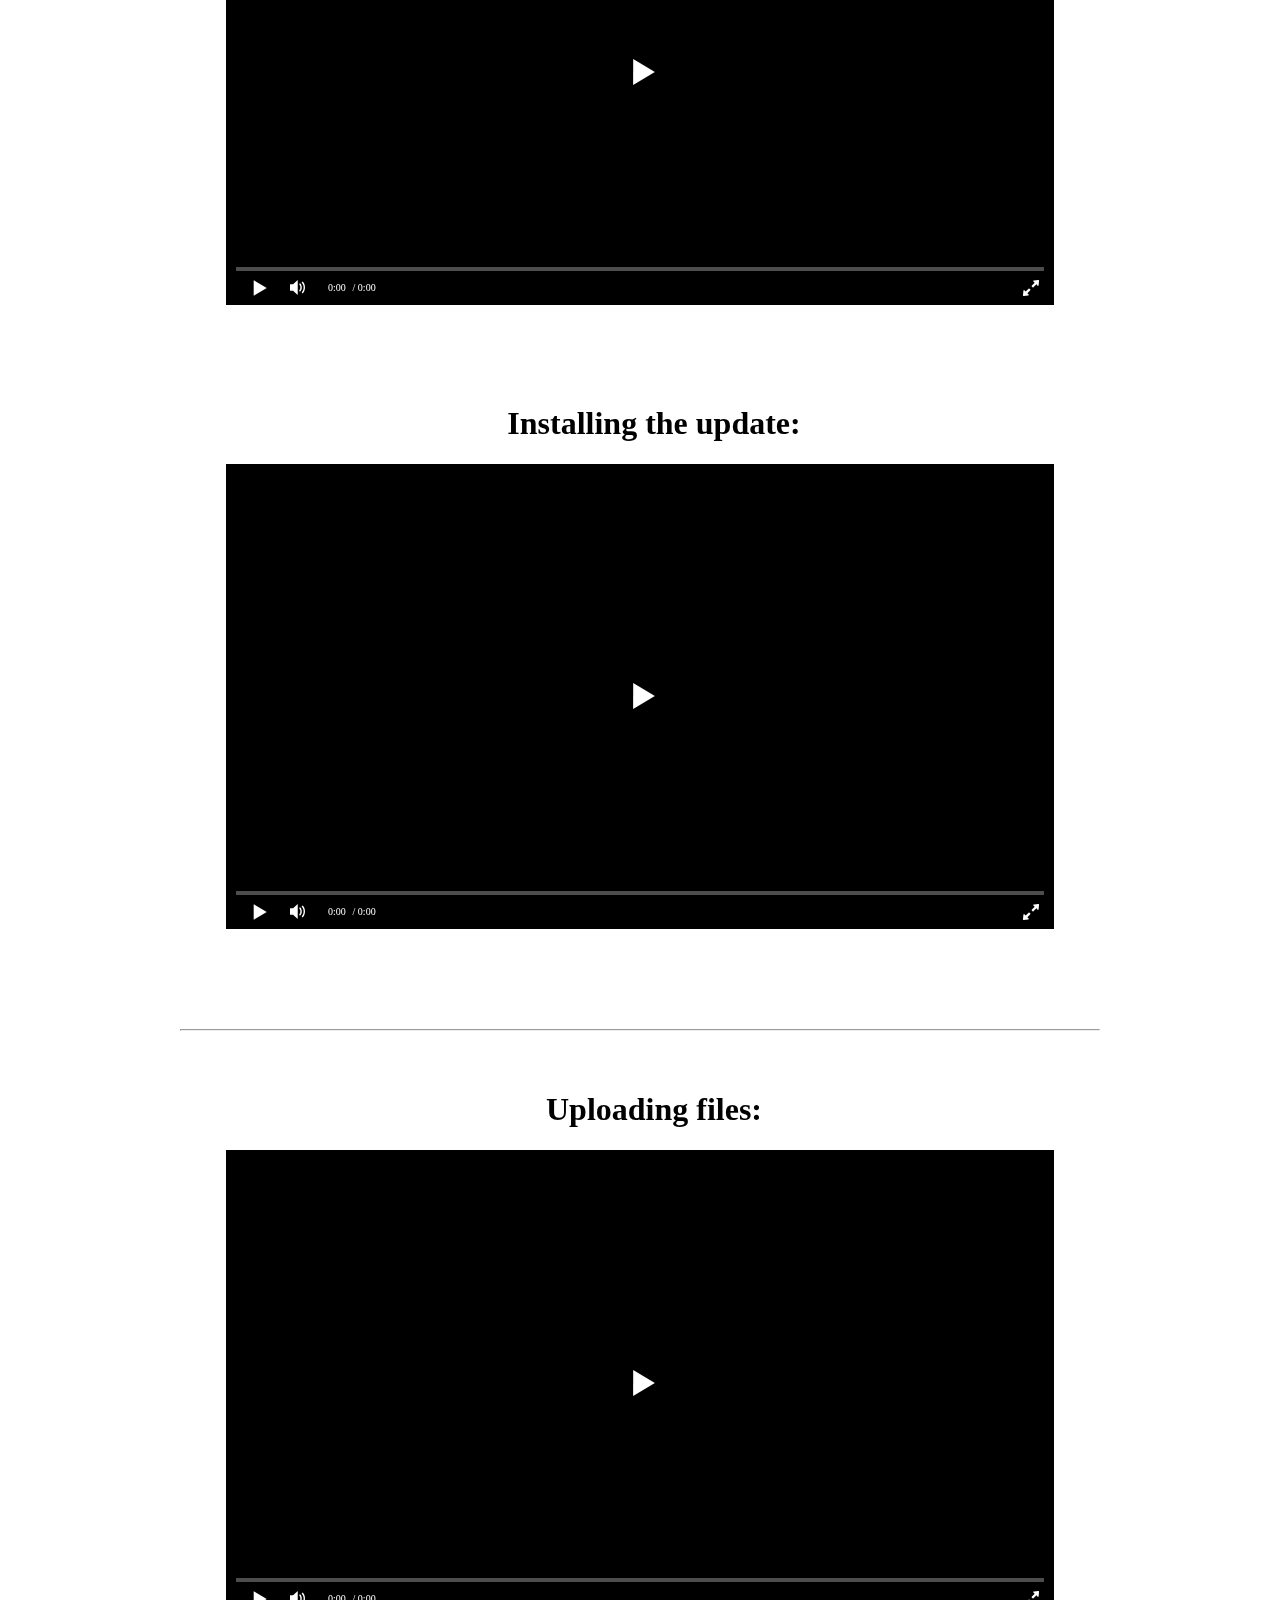
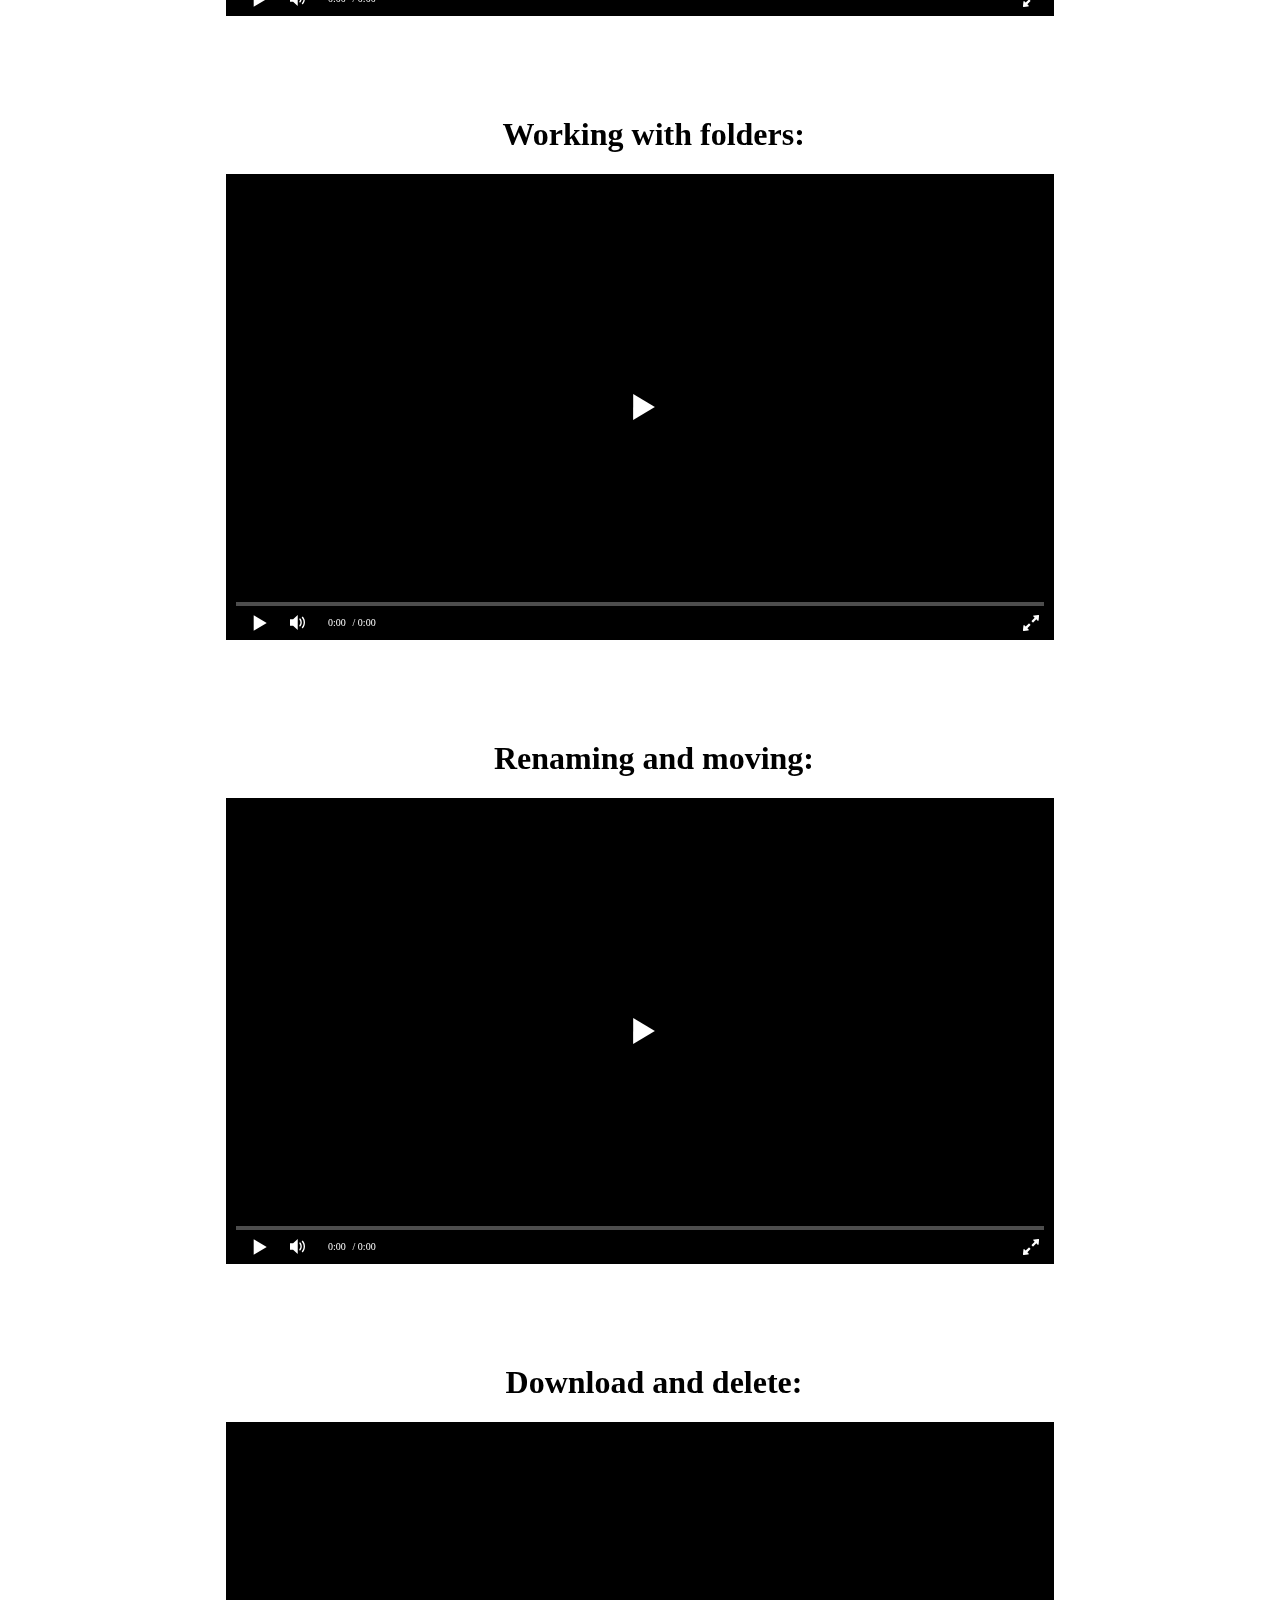
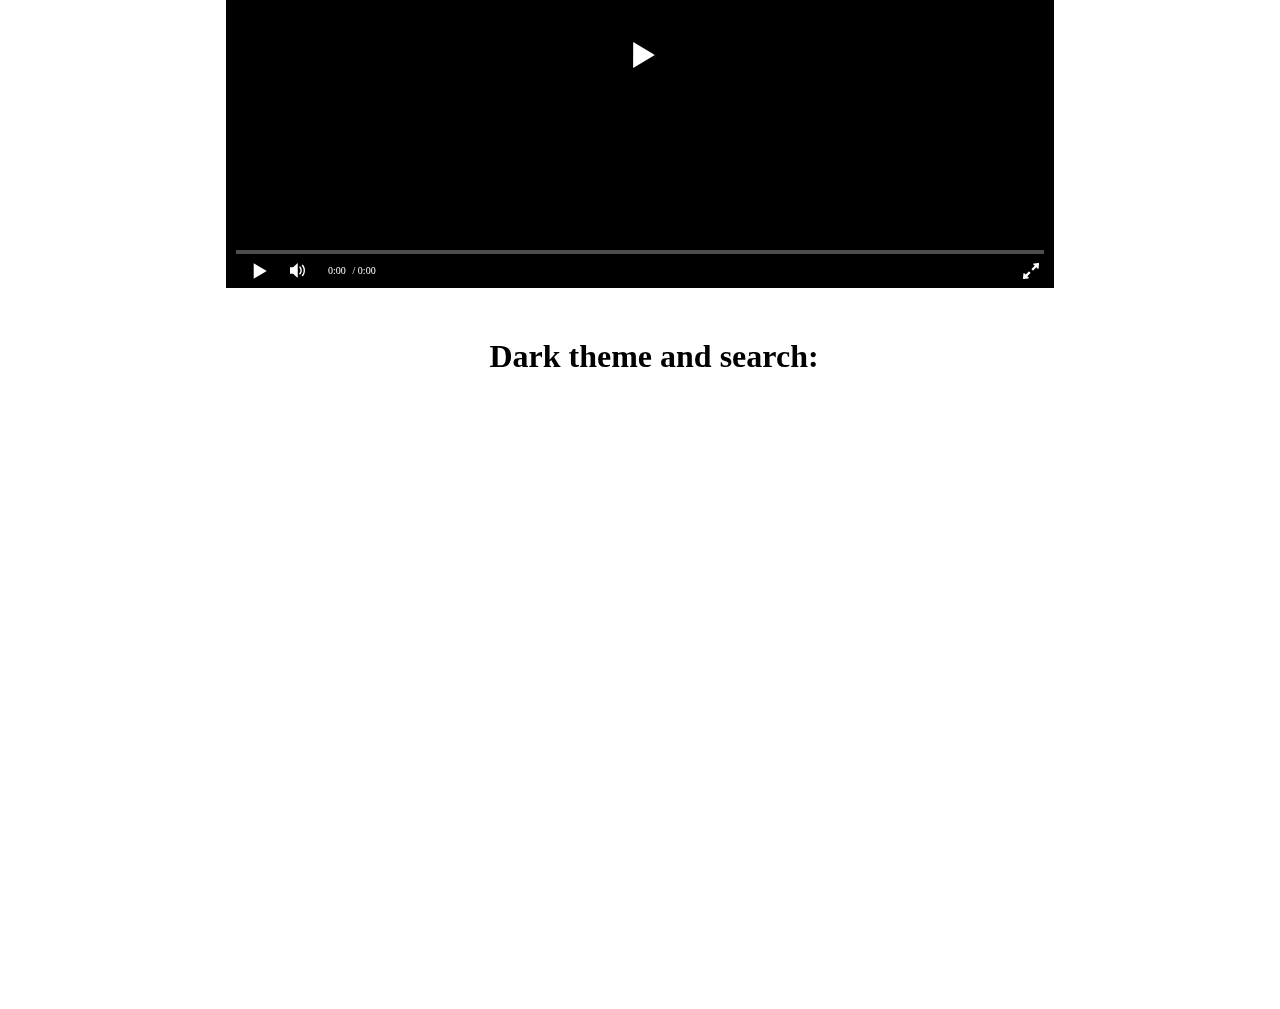
==== commit 2f53478f: "Update index.html" ====
--- a/index.html
+++ b/index.html
@@ -6,30 +6,8 @@
 	<link rel="shortcut icon" href="docs/images/TelegramCloud.png" type="image/png">
 	<link rel="stylesheet" href="docs/src/main.css">
 	<script src="docs/src/playerjs.js" type="text/javascript"></script>
-
-<script>
-	/*Dark Theme*/
-	function setTheme(themeName) {
-	    localStorage.setItem('theme', themeName);
-	    document.documentElement.className = themeName;
-	}
-	function toggleTheme() {
-	    if (localStorage.getItem('theme') === 'theme-dark') {
-	        setTheme('theme-light');
-	    }
-	    else {
-	        setTheme('theme-dark');
-	    }
-	}
-	/*Определить тему системы*/
-	const darkThemeMq = window.matchMedia("(prefers-color-scheme: dark)");
-	if (darkThemeMq.matches) {
-	    setTheme('theme-dark');
-	}
-	else {
-		setTheme('theme-light');
-	}
-</script>
+	<script type="text/javascript" src="docs/src/languages.json"></script>
+	<script type="text/javascript" src="docs/src/detection.js"></script>
 </head>
 <body id="top">
 	<a href="#top"><img src="docs/images/up.png" id="up" title="Наверх"></a>
@@ -47,17 +25,18 @@
             <span class="slider round"></span>
     </label>
 
-	<div align="center" style="margin-top: 70px;">
+    <img src="https://emojio.ru/images/twitter-64/1f1fa-1f1f8.png" id="change_lan" title="Switch to English" onclick="switch_lang()">
+
+	<div align="center" style="margin-top: 80px;">
 		<h1>Telegram Cloud</h1>
 		<img src="docs/images/TelegramCloud.png">
 	</div>
 
-
 	<h1>
-	<a href="#about" onclick="copy_link()" title="Копировать ссылку">
+	<a href="#about" onclick="copy_link()" class="copy_link" title="Копировать ссылку">
 	<svg class="octicon-link" viewBox="0 0 16 16" version="1.1" width="20" height="20" aria-hidden="true"><path fill-rule="evenodd" d="M7.775 3.275a.75.75 0 001.06 1.06l1.25-1.25a2 2 0 112.83 2.83l-2.5 2.5a2 2 0 01-2.83 0 .75.75 0 00-1.06 1.06 3.5 3.5 0 004.95 0l2.5-2.5a3.5 3.5 0 00-4.95-4.95l-1.25 1.25zm-4.69 9.64a2 2 0 010-2.83l2.5-2.5a2 2 0 012.83 0 .75.75 0 001.06-1.06 3.5 3.5 0 00-4.95 0l-2.5 2.5a3.5 3.5 0 004.95 4.95l1.25-1.25a.75.75 0 00-1.06-1.06l-1.25 1.25a2 2 0 01-2.83 0z"></path></svg></a>
-	Что такое Telegram Cloud?</h1>
-		<div style="font-size: 16pt; margin-bottom: 60px">
+	<a id="what_is_it">Что такое Telegram Cloud?</a></h1>
+		<div style="font-size: 16pt; margin-bottom: 60px" id="what_is_it_text">
 		Telegram Cloud — это приложение-проводник, которое выполняет функцию облака, используя сервера телеграма.
 		</div>
 
@@ -67,20 +46,20 @@
 
 	<div align="left" id="contents">
 		<h1>
-		<a href="#contents" onclick="copy_link()" title="Копировать ссылку">
+		<a href="#contents" onclick="copy_link()" class="copy_link" title="Копировать ссылку">
 		<svg class="octicon-link" viewBox="0 0 16 16" version="1.1" width="20" height="20" aria-hidden="true"><path fill-rule="evenodd" d="M7.775 3.275a.75.75 0 001.06 1.06l1.25-1.25a2 2 0 112.83 2.83l-2.5 2.5a2 2 0 01-2.83 0 .75.75 0 00-1.06 1.06 3.5 3.5 0 004.95 0l2.5-2.5a3.5 3.5 0 00-4.95-4.95l-1.25 1.25zm-4.69 9.64a2 2 0 010-2.83l2.5-2.5a2 2 0 012.83 0 .75.75 0 001.06-1.06 3.5 3.5 0 00-4.95 0l-2.5 2.5a3.5 3.5 0 004.95 4.95l1.25-1.25a.75.75 0 00-1.06-1.06l-1.25 1.25a2 2 0 01-2.83 0z"></path></svg></a>
-		Содержание:</h1>
+		<div style="display: inline-block;" id="contens">Содержание:</div></h1>
 			<ul>
-			<li><a href="#installation">Установка</a></li>
-			<li><a href="#authorization">Авторизация</a></li>
-			<li><a href="#upgrade">Установка обновления</a></li>
-			<li><a class="disabled">Работа с приложением:</a>
+			<li><a href="#installation" id="contens_install">Установка</a></li>
+			<li><a href="#authorization" id="contens_auth">Авторизация</a></li>
+			<li><a href="#upgrade" id="contens_update">Установка обновления</a></li>
+			<li><a class="disabled" id="contens_work">Работа с приложением:</a>
 				<ul>
-				<li><a href="#upload_files">Загрузка файлов</a></li>
-				<li><a href="#work_with_folders">Работа с папками</a></li>
-				<li><a href="#rename_and_moving">Переименование и перемещение</a></li>
-				<li><a href="#download_and_delete">Скачивание и удаление</a></li>
-				<li><a href="#dark_theme_and_search">Тёмная тема и поиск</a></li>
+				<li><a href="#upload_files" id="contens_upload">Загрузка файлов</a></li>
+				<li><a href="#work_with_folders" id="contens_folders">Работа с папками</a></li>
+				<li><a href="#rename_and_moving" id="contens_rename">Переименование и перемещение</a></li>
+				<li><a href="#download_and_delete" id="contens_download">Скачивание и удаление</a></li>
+				<li><a href="#dark_theme_and_search" id="contens_dark">Тёмная тема и поиск</a></li>
 				</ul>
 			</li>
 		  </ul>
@@ -88,25 +67,25 @@
 
 	<div class="element" align="center">
 		<h1 id="installation">
-		<a href="#installation" onclick="copy_link()" title="Копировать ссылку">
+		<a href="#installation" onclick="copy_link()" class="copy_link" title="Копировать ссылку">
 		<svg class="octicon-link" viewBox="0 0 16 16" version="1.1" width="20" height="20" aria-hidden="true"><path fill-rule="evenodd" d="M7.775 3.275a.75.75 0 001.06 1.06l1.25-1.25a2 2 0 112.83 2.83l-2.5 2.5a2 2 0 01-2.83 0 .75.75 0 00-1.06 1.06 3.5 3.5 0 004.95 0l2.5-2.5a3.5 3.5 0 00-4.95-4.95l-1.25 1.25zm-4.69 9.64a2 2 0 010-2.83l2.5-2.5a2 2 0 012.83 0 .75.75 0 001.06-1.06 3.5 3.5 0 00-4.95 0l-2.5 2.5a3.5 3.5 0 004.95 4.95l1.25-1.25a.75.75 0 00-1.06-1.06l-1.25 1.25a2 2 0 01-2.83 0z"></path></svg></a>
-		Установка:</h1>
+		<a id="install_h1">Установка:</a></h1>
 		<div class="player" id="player1"></div>
 	</div>			
 		
 	<div class="element" align="center">
 		<h1 id="authorization">
-		<a href="#authorization" onclick="copy_link()" title="Копировать ссылку">
+		<a href="#authorization" onclick="copy_link()" class="copy_link" title="Копировать ссылку">
 		<svg class="octicon-link" viewBox="0 0 16 16" version="1.1" width="20" height="20" aria-hidden="true"><path fill-rule="evenodd" d="M7.775 3.275a.75.75 0 001.06 1.06l1.25-1.25a2 2 0 112.83 2.83l-2.5 2.5a2 2 0 01-2.83 0 .75.75 0 00-1.06 1.06 3.5 3.5 0 004.95 0l2.5-2.5a3.5 3.5 0 00-4.95-4.95l-1.25 1.25zm-4.69 9.64a2 2 0 010-2.83l2.5-2.5a2 2 0 012.83 0 .75.75 0 001.06-1.06 3.5 3.5 0 00-4.95 0l-2.5 2.5a3.5 3.5 0 004.95 4.95l1.25-1.25a.75.75 0 00-1.06-1.06l-1.25 1.25a2 2 0 01-2.83 0z"></path></svg></a>
-		Авторизация:</h1>
+		<a id="auth_h1">Авторизация:</a></h1>
 		<div class="player" id="player2"></div>
 	</div>
 
 	<div class="element" align="center" style="margin-bottom: 50px;">
 		<h1 id="upgrade">
-		<a href="#upgrade" onclick="copy_link()" title="Копировать ссылку">
+		<a href="#upgrade" onclick="copy_link()" class="copy_link" title="Копировать ссылку">
 		<svg class="octicon-link" viewBox="0 0 16 16" version="1.1" width="20" height="20" aria-hidden="true"><path fill-rule="evenodd" d="M7.775 3.275a.75.75 0 001.06 1.06l1.25-1.25a2 2 0 112.83 2.83l-2.5 2.5a2 2 0 01-2.83 0 .75.75 0 00-1.06 1.06 3.5 3.5 0 004.95 0l2.5-2.5a3.5 3.5 0 00-4.95-4.95l-1.25 1.25zm-4.69 9.64a2 2 0 010-2.83l2.5-2.5a2 2 0 012.83 0 .75.75 0 001.06-1.06 3.5 3.5 0 00-4.95 0l-2.5 2.5a3.5 3.5 0 004.95 4.95l1.25-1.25a.75.75 0 00-1.06-1.06l-1.25 1.25a2 2 0 01-2.83 0z"></path></svg></a>
-		Установка обновления:</h1>
+		<a id="update_h1">Установка обновления:</a></h1>
 		<div class="player" id="player3"></div>
 	</div>
 
@@ -114,57 +93,48 @@
 
 	<div class="element" align="center">
 		<h1 id="upload_files">
-		<a href="#upload_files" onclick="copy_link()" title="Копировать ссылку">
+		<a href="#upload_files" onclick="copy_link()" class="copy_link" title="Копировать ссылку">
 		<svg class="octicon-link" viewBox="0 0 16 16" version="1.1" width="20" height="20" aria-hidden="true"><path fill-rule="evenodd" d="M7.775 3.275a.75.75 0 001.06 1.06l1.25-1.25a2 2 0 112.83 2.83l-2.5 2.5a2 2 0 01-2.83 0 .75.75 0 00-1.06 1.06 3.5 3.5 0 004.95 0l2.5-2.5a3.5 3.5 0 00-4.95-4.95l-1.25 1.25zm-4.69 9.64a2 2 0 010-2.83l2.5-2.5a2 2 0 012.83 0 .75.75 0 001.06-1.06 3.5 3.5 0 00-4.95 0l-2.5 2.5a3.5 3.5 0 004.95 4.95l1.25-1.25a.75.75 0 00-1.06-1.06l-1.25 1.25a2 2 0 01-2.83 0z"></path></svg></a>
-		Загрузка файлов:</h1>
+		<a id="upload_h1">Загрузка файлов:</a></h1>
 		<div class="player" id="player4"></div>
 	</div>
 
 	<div class="element" align="center">
 		<h1 id="work_with_folders">
-		<a href="#work_with_folders" onclick="copy_link()" title="Копировать ссылку">
+		<a href="#work_with_folders" onclick="copy_link()" class="copy_link" title="Копировать ссылку">
 		<svg class="octicon-link" viewBox="0 0 16 16" version="1.1" width="20" height="20" aria-hidden="true"><path fill-rule="evenodd" d="M7.775 3.275a.75.75 0 001.06 1.06l1.25-1.25a2 2 0 112.83 2.83l-2.5 2.5a2 2 0 01-2.83 0 .75.75 0 00-1.06 1.06 3.5 3.5 0 004.95 0l2.5-2.5a3.5 3.5 0 00-4.95-4.95l-1.25 1.25zm-4.69 9.64a2 2 0 010-2.83l2.5-2.5a2 2 0 012.83 0 .75.75 0 001.06-1.06 3.5 3.5 0 00-4.95 0l-2.5 2.5a3.5 3.5 0 004.95 4.95l1.25-1.25a.75.75 0 00-1.06-1.06l-1.25 1.25a2 2 0 01-2.83 0z"></path></svg></a>
-		Работа с папками:</h1>
+		<a id="folders_h1">Работа с папками:</a></h1>
 		<div class="player" id="player5"></div>
 	</div>
 
 	<div class="element" align="center">
 		<h1 id="rename_and_moving">
-		<a href="#rename_and_moving" onclick="copy_link()" title="Копировать ссылку">
+		<a href="#rename_and_moving" onclick="copy_link()" class="copy_link" title="Копировать ссылку">
 		<svg class="octicon-link" viewBox="0 0 16 16" version="1.1" width="20" height="20" aria-hidden="true"><path fill-rule="evenodd" d="M7.775 3.275a.75.75 0 001.06 1.06l1.25-1.25a2 2 0 112.83 2.83l-2.5 2.5a2 2 0 01-2.83 0 .75.75 0 00-1.06 1.06 3.5 3.5 0 004.95 0l2.5-2.5a3.5 3.5 0 00-4.95-4.95l-1.25 1.25zm-4.69 9.64a2 2 0 010-2.83l2.5-2.5a2 2 0 012.83 0 .75.75 0 001.06-1.06 3.5 3.5 0 00-4.95 0l-2.5 2.5a3.5 3.5 0 004.95 4.95l1.25-1.25a.75.75 0 00-1.06-1.06l-1.25 1.25a2 2 0 01-2.83 0z"></path></svg></a>
-		Переименование и перемещение:</h1>
+		<a id="rename_h1">Переименование и перемещение:</a></h1>
 		<div class="player" id="player6"></div>
 	</div>
 
 	<div class="element" align="center" style="margin-bottom: 50px;">
 		<h1 id="download_and_delete">
-		<a href="#download_and_delete" onclick="copy_link()" title="Копировать ссылку">
+		<a href="#download_and_delete" onclick="copy_link()" class="copy_link" title="Копировать ссылку">
 		<svg class="octicon-link" viewBox="0 0 16 16" version="1.1" width="20" height="20" aria-hidden="true"><path fill-rule="evenodd" d="M7.775 3.275a.75.75 0 001.06 1.06l1.25-1.25a2 2 0 112.83 2.83l-2.5 2.5a2 2 0 01-2.83 0 .75.75 0 00-1.06 1.06 3.5 3.5 0 004.95 0l2.5-2.5a3.5 3.5 0 00-4.95-4.95l-1.25 1.25zm-4.69 9.64a2 2 0 010-2.83l2.5-2.5a2 2 0 012.83 0 .75.75 0 001.06-1.06 3.5 3.5 0 00-4.95 0l-2.5 2.5a3.5 3.5 0 004.95 4.95l1.25-1.25a.75.75 0 00-1.06-1.06l-1.25 1.25a2 2 0 01-2.83 0z"></path></svg></a>
-		Скачивание/удаление:</h1>
+		<a id="downl_h1">Скачивание/удаление:</a></h1>
 		<div class="player" id="player7"></div>
 	</div>
 	
 	<div class="element" align="center">
 		<h1 id="dark_theme_and_search">
-		<a href="#dark_theme_and_search" onclick="copy_link()" title="Копировать ссылку">
+		<a href="#dark_theme_and_search" onclick="copy_link()" class="copy_link" title="Копировать ссылку">
 		<svg class="octicon-link" viewBox="0 0 16 16" version="1.1" width="20" height="20" aria-hidden="true"><path fill-rule="evenodd" d="M7.775 3.275a.75.75 0 001.06 1.06l1.25-1.25a2 2 0 112.83 2.83l-2.5 2.5a2 2 0 01-2.83 0 .75.75 0 00-1.06 1.06 3.5 3.5 0 004.95 0l2.5-2.5a3.5 3.5 0 00-4.95-4.95l-1.25 1.25zm-4.69 9.64a2 2 0 010-2.83l2.5-2.5a2 2 0 012.83 0 .75.75 0 001.06-1.06 3.5 3.5 0 00-4.95 0l-2.5 2.5a3.5 3.5 0 004.95 4.95l1.25-1.25a.75.75 0 00-1.06-1.06l-1.25 1.25a2 2 0 01-2.83 0z"></path></svg></a>
-		Тёмная тема и поиск:</h1>
+		<a id="dark_h1">Тёмная тема и поиск:</a></h1>
 		<div class="player">
 			<iframe width="100%" style="min-height: 250px; max-height: 500px; height: 40vw;" src="https://www.youtube.com/embed/eLnUItMJwt0" frameborder="0" allow="accelerometer; autoplay; clipboard-write; encrypted-media; gyroscope; picture-in-picture" allowfullscreen></iframe>
 		</div>
 	</div>
-			
-		
+
 </div>
-
-<script>
-	if (darkThemeMq.matches) {
-	    document.getElementById('slider').checked = false;
-	}
-	else {
-	    document.getElementById('slider').checked = true;
-	}
-</script>
-<script src="docs/src/main_user.js" type="text/javascript"></script>
+<script src="docs/src/main.js" type="text/javascript"></script>
+<script src="docs/src/player_init.js" type="text/javascript"></script>
 </body>
 </html>
--- a/docs/src/main.css
+++ b/docs/src/main.css
@@ -5,8 +5,8 @@
 	margin-bottom: 100px;
 }
 .player{
-	height: 60vh;
-	width: 60vw;
+	height: 90%;
+	width: 90%;
 }
 #body{
 	background-color: white;
@@ -14,6 +14,7 @@
 	padding-left: 50px;
 	padding-right: 50px;
 	display: inline-block;
+	min-width: 67vw;
 	transition: 0.5s;
 }
 #nightsky{
@@ -81,8 +82,8 @@
 }
 #up{
 	position: fixed;
-	height: 55px;
-	width: 55px;
+	max-width: 70px;
+	width: 15%;
 	right: 15px;
 	bottom: 25px;
 	cursor: pointer;
@@ -90,6 +91,7 @@
 	transition: 0.3s;
 	border: 2px solid transparent;
 	border-radius: 50%;
+	z-index: 2;
 }
 #up:hover{
 	filter: drop-shadow(0px 0px 2px white);
@@ -137,6 +139,7 @@
   height: 0;
 }
 .slider {
+	transform: scale(1.15);
   position: absolute;
   cursor: pointer;
   top: 0;
@@ -191,3 +194,17 @@
 	float: right;
 	margin-bottom: 50px;
 }
+
+#change_lan{
+	width: 50px;
+	position: relative;
+  float: right;
+  display: inline-block;
+  margin-top: 9px;
+  margin-right: 30px;
+  cursor: pointer;
+  transition: 0.4s;
+}
+#change_lan:hover{
+	filter: drop-shadow(0 0 10px green);
+}